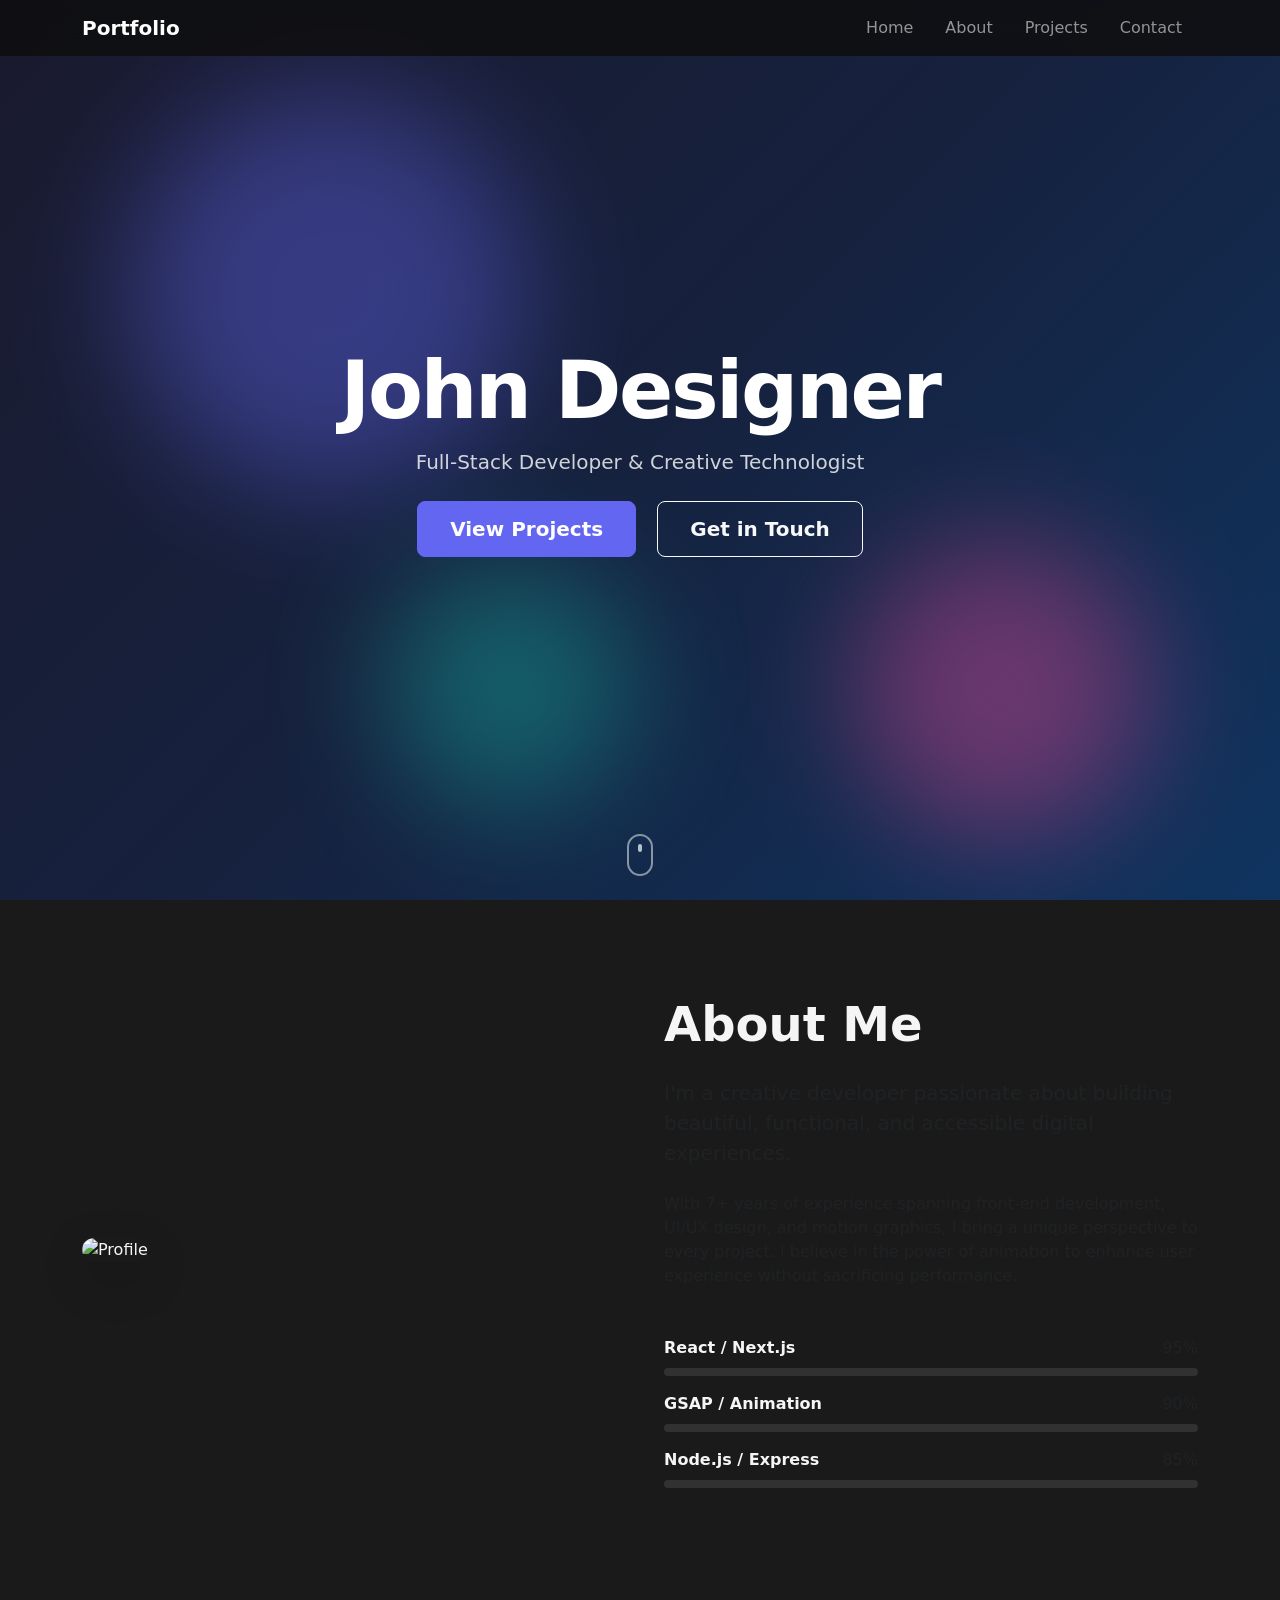
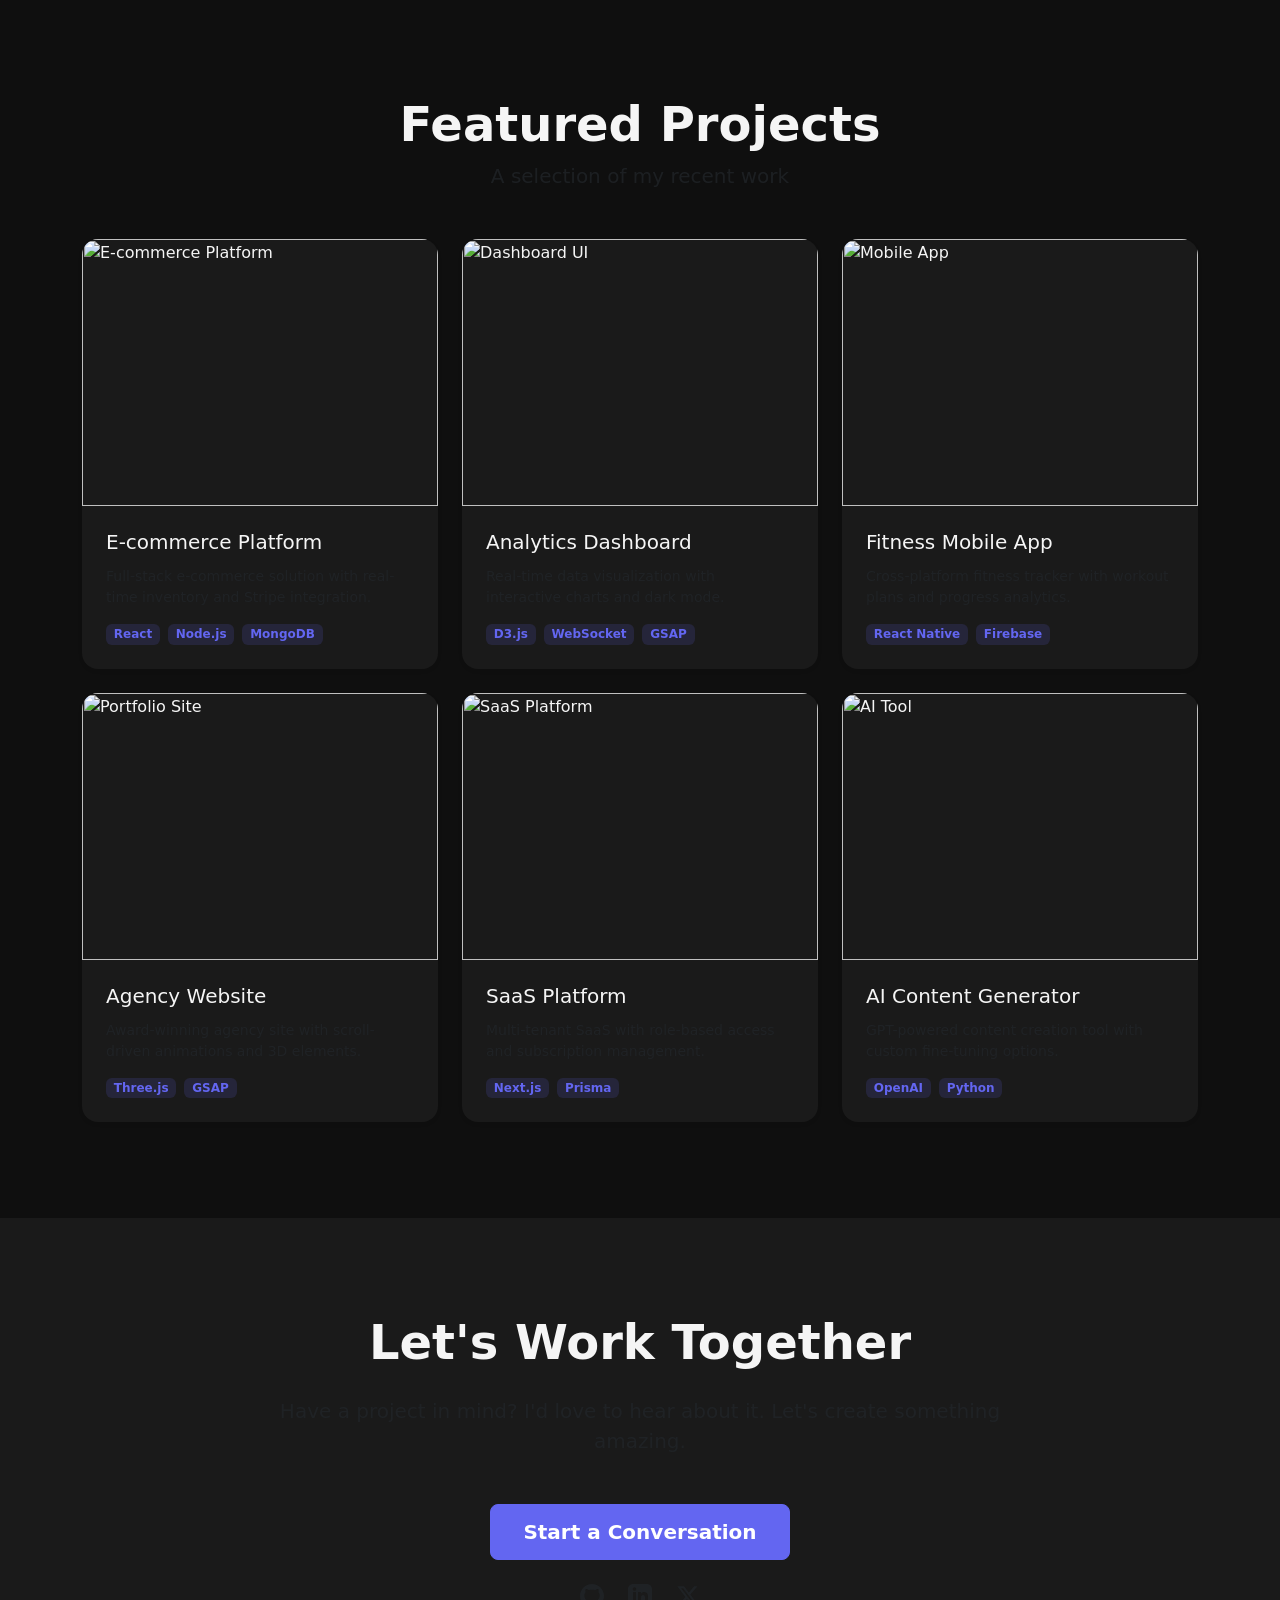
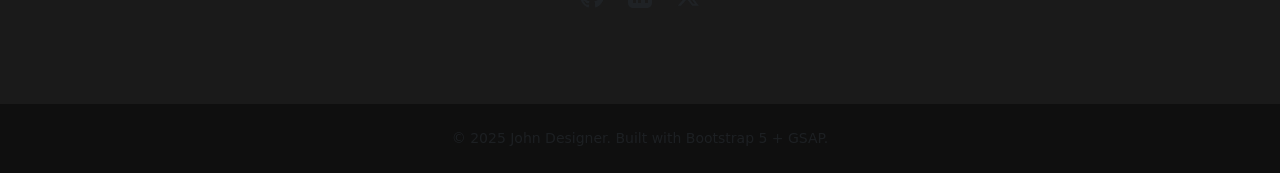
==== index.html @ 0c7952a3 "Add custom styles and GSAP animations for portfolio demo - Created `otros.css` for custom styles ext" ====
<html lang="en">
  <head>
    <meta charset="UTF-8" />
    <meta name="viewport" content="width=device-width, initial-scale=1.0" />
    <title>Grade 2 Demo: Bootstrap + GSAP Scroll</title>

    <!-- Bootstrap CSS -->
    <link
      href="https://cdn.jsdelivr.net/npm/bootstrap@5.3.2/dist/css/bootstrap.min.css"
      rel="stylesheet"
    />

    <!-- Custom Styles -->
    <link rel="stylesheet" href="./assets/css/otros.css" />

    <!-- Custom Scripts -->
    <script src="./assets/js/main.js" defer></script>
  </head>

  <body data-bs-spy="scroll" data-bs-target="#navbar" data-bs-offset="100">
    <!-- Navigation -->
    <nav id="navbar" class="navbar navbar-expand-lg navbar-dark fixed-top">
      <div class="container">
        <a class="navbar-brand fw-bold" href="#">Portfolio</a>
        <button
          class="navbar-toggler"
          type="button"
          data-bs-toggle="collapse"
          data-bs-target="#navbarNav"
          aria-controls="navbarNav"
          aria-expanded="false"
          aria-label="Toggle navigation"
        >
          <span class="navbar-toggler-icon"></span>
        </button>
        <div class="collapse navbar-collapse" id="navbarNav">
          <ul class="navbar-nav ms-auto">
            <li class="nav-item"><a class="nav-link" href="#hero">Home</a></li>
            <li class="nav-item">
              <a class="nav-link" href="#about">About</a>
            </li>
            <li class="nav-item">
              <a class="nav-link" href="#projects">Projects</a>
            </li>
            <li class="nav-item">
              <a class="nav-link" href="#contact">Contact</a>
            </li>
          </ul>
        </div>
      </div>
    </nav>

    <main>
      <!-- Hero Section -->
      <section
        id="hero"
        class="hero min-vh-100 d-flex align-items-center position-relative overflow-hidden"
      >
        <!-- Parallax Background -->
        <div class="hero-bg position-absolute w-100 h-100"></div>

        <!-- Floating shapes (GSAP animated) -->
        <div class="floating-shapes">
          <div class="shape shape-1"></div>
          <div class="shape shape-2"></div>
          <div class="shape shape-3"></div>
        </div>

        <div class="container position-relative z-1 text-center text-white">
          <h1 class="display-1 fw-bold hero-title">John Designer</h1>
          <p class="lead hero-subtitle mb-4">
            Full-Stack Developer & Creative Technologist
          </p>
          <div class="hero-cta">
            <a href="#projects" class="btn btn-primary btn-lg me-3"
              >View Projects</a
            >
            <a href="#contact" class="btn btn-outline-light btn-lg"
              >Get in Touch</a
            >
          </div>
        </div>

        <!-- Scroll indicator -->
        <div
          class="scroll-indicator position-absolute bottom-0 start-50 translate-middle-x mb-4"
        >
          <div class="mouse"></div>
        </div>
      </section>

      <!-- About Section -->
      <section id="about" class="py-5 py-lg-6 bg-dark">
        <div class="container">
          <div class="row align-items-center g-5">
            <div class="col-lg-6">
              <div class="about-image gsap-reveal">
                <img
                  src="https://picsum.photos/600/700?random=10"
                  alt="Profile"
                  class="img-fluid rounded-4 shadow-lg"
                />
              </div>
            </div>
            <div class="col-lg-6">
              <h2 class="display-5 fw-bold mb-4 gsap-reveal">About Me</h2>
              <p class="lead text-muted mb-4 gsap-reveal">
                I'm a creative developer passionate about building beautiful,
                functional, and accessible digital experiences.
              </p>
              <p class="text-muted gsap-reveal">
                With 7+ years of experience spanning front-end development,
                UI/UX design, and motion graphics, I bring a unique perspective
                to every project. I believe in the power of animation to enhance
                user experience without sacrificing performance.
              </p>

              <!-- Skills with animated progress -->
              <div class="skills mt-5">
                <div class="skill-item gsap-reveal mb-3">
                  <div class="d-flex justify-content-between mb-2">
                    <span class="fw-semibold">React / Next.js</span>
                    <span class="text-muted">95%</span>
                  </div>
                  <div class="progress" style="height: 8px">
                    <div class="progress-bar skill-bar" data-width="95"></div>
                  </div>
                </div>
                <div class="skill-item gsap-reveal mb-3">
                  <div class="d-flex justify-content-between mb-2">
                    <span class="fw-semibold">GSAP / Animation</span>
                    <span class="text-muted">90%</span>
                  </div>
                  <div class="progress" style="height: 8px">
                    <div class="progress-bar skill-bar" data-width="90"></div>
                  </div>
                </div>
                <div class="skill-item gsap-reveal mb-3">
                  <div class="d-flex justify-content-between mb-2">
                    <span class="fw-semibold">Node.js / Express</span>
                    <span class="text-muted">85%</span>
                  </div>
                  <div class="progress" style="height: 8px">
                    <div class="progress-bar skill-bar" data-width="85"></div>
                  </div>
                </div>
              </div>
            </div>
          </div>
        </div>
      </section>

      <!-- Projects Section -->
      <section id="projects" class="py-5 py-lg-6">
        <div class="container">
          <div class="text-center mb-5">
            <h2 class="display-5 fw-bold gsap-reveal">Featured Projects</h2>
            <p class="lead text-muted gsap-reveal">
              A selection of my recent work
            </p>
          </div>

          <div class="row g-4">
            <!-- Project Card 1 -->
            <div class="col-md-6 col-lg-4">
              <article class="card project-card h-100 border-0 shadow-sm">
                <div class="card-img-wrapper overflow-hidden">
                  <img
                    src="https://picsum.photos/400/300?random=1"
                    class="card-img-top"
                    alt="E-commerce Platform"
                  />
                </div>
                <div class="card-body">
                  <h3 class="card-title h5">E-commerce Platform</h3>
                  <p class="card-text text-muted small">
                    Full-stack e-commerce solution with real-time inventory and
                    Stripe integration.
                  </p>
                  <div class="d-flex flex-wrap gap-2">
                    <span class="badge bg-primary-subtle text-primary"
                      >React</span
                    >
                    <span class="badge bg-primary-subtle text-primary"
                      >Node.js</span
                    >
                    <span class="badge bg-primary-subtle text-primary"
                      >MongoDB</span
                    >
                  </div>
                </div>
              </article>
            </div>

            <!-- Project Card 2 -->
            <div class="col-md-6 col-lg-4">
              <article class="card project-card h-100 border-0 shadow-sm">
                <div class="card-img-wrapper overflow-hidden">
                  <img
                    src="https://picsum.photos/400/300?random=2"
                    class="card-img-top"
                    alt="Dashboard UI"
                  />
                </div>
                <div class="card-body">
                  <h3 class="card-title h5">Analytics Dashboard</h3>
                  <p class="card-text text-muted small">
                    Real-time data visualization with interactive charts and
                    dark mode.
                  </p>
                  <div class="d-flex flex-wrap gap-2">
                    <span class="badge bg-primary-subtle text-primary"
                      >D3.js</span
                    >
                    <span class="badge bg-primary-subtle text-primary"
                      >WebSocket</span
                    >
                    <span class="badge bg-primary-subtle text-primary"
                      >GSAP</span
                    >
                  </div>
                </div>
              </article>
            </div>

            <!-- Project Card 3 -->
            <div class="col-md-6 col-lg-4">
              <article class="card project-card h-100 border-0 shadow-sm">
                <div class="card-img-wrapper overflow-hidden">
                  <img
                    src="https://picsum.photos/400/300?random=3"
                    class="card-img-top"
                    alt="Mobile App"
                  />
                </div>
                <div class="card-body">
                  <h3 class="card-title h5">Fitness Mobile App</h3>
                  <p class="card-text text-muted small">
                    Cross-platform fitness tracker with workout plans and
                    progress analytics.
                  </p>
                  <div class="d-flex flex-wrap gap-2">
                    <span class="badge bg-primary-subtle text-primary"
                      >React Native</span
                    >
                    <span class="badge bg-primary-subtle text-primary"
                      >Firebase</span
                    >
                  </div>
                </div>
              </article>
            </div>

            <!-- Project Card 4 -->
            <div class="col-md-6 col-lg-4">
              <article class="card project-card h-100 border-0 shadow-sm">
                <div class="card-img-wrapper overflow-hidden">
                  <img
                    src="https://picsum.photos/400/300?random=4"
                    class="card-img-top"
                    alt="Portfolio Site"
                  />
                </div>
                <div class="card-body">
                  <h3 class="card-title h5">Agency Website</h3>
                  <p class="card-text text-muted small">
                    Award-winning agency site with scroll-driven animations and
                    3D elements.
                  </p>
                  <div class="d-flex flex-wrap gap-2">
                    <span class="badge bg-primary-subtle text-primary"
                      >Three.js</span
                    >
                    <span class="badge bg-primary-subtle text-primary"
                      >GSAP</span
                    >
                  </div>
                </div>
              </article>
            </div>

            <!-- Project Card 5 -->
            <div class="col-md-6 col-lg-4">
              <article class="card project-card h-100 border-0 shadow-sm">
                <div class="card-img-wrapper overflow-hidden">
                  <img
                    src="https://picsum.photos/400/300?random=5"
                    class="card-img-top"
                    alt="SaaS Platform"
                  />
                </div>
                <div class="card-body">
                  <h3 class="card-title h5">SaaS Platform</h3>
                  <p class="card-text text-muted small">
                    Multi-tenant SaaS with role-based access and subscription
                    management.
                  </p>
                  <div class="d-flex flex-wrap gap-2">
                    <span class="badge bg-primary-subtle text-primary"
                      >Next.js</span
                    >
                    <span class="badge bg-primary-subtle text-primary"
                      >Prisma</span
                    >
                  </div>
                </div>
              </article>
            </div>

            <!-- Project Card 6 -->
            <div class="col-md-6 col-lg-4">
              <article class="card project-card h-100 border-0 shadow-sm">
                <div class="card-img-wrapper overflow-hidden">
                  <img
                    src="https://picsum.photos/400/300?random=6"
                    class="card-img-top"
                    alt="AI Tool"
                  />
                </div>
                <div class="card-body">
                  <h3 class="card-title h5">AI Content Generator</h3>
                  <p class="card-text text-muted small">
                    GPT-powered content creation tool with custom fine-tuning
                    options.
                  </p>
                  <div class="d-flex flex-wrap gap-2">
                    <span class="badge bg-primary-subtle text-primary"
                      >OpenAI</span
                    >
                    <span class="badge bg-primary-subtle text-primary"
                      >Python</span
                    >
                  </div>
                </div>
              </article>
            </div>
          </div>
        </div>
      </section>

      <!-- Contact Section -->
      <section id="contact" class="py-5 py-lg-6 bg-dark">
        <div class="container">
          <div class="row justify-content-center">
            <div class="col-lg-8 text-center">
              <h2 class="display-5 fw-bold mb-4 gsap-reveal">
                Let's Work Together
              </h2>
              <p class="lead text-muted mb-5 gsap-reveal">
                Have a project in mind? I'd love to hear about it. Let's create
                something amazing.
              </p>
              <div class="gsap-reveal">
                <a
                  href="mailto:hello@example.com"
                  class="btn btn-primary btn-lg mb-4"
                >
                  Start a Conversation
                </a>
              </div>
              <div
                class="social-links gsap-reveal d-flex justify-content-center gap-4"
              >
                <a href="#" class="text-muted fs-4" aria-label="GitHub">
                  <svg
                    width="24"
                    height="24"
                    fill="currentColor"
                    viewBox="0 0 24 24"
                  >
                    <path
                      d="M12 0c-6.626 0-12 5.373-12 12 0 5.302 3.438 9.8 8.207 11.387.599.111.793-.261.793-.577v-2.234c-3.338.726-4.033-1.416-4.033-1.416-.546-1.387-1.333-1.756-1.333-1.756-1.089-.745.083-.729.083-.729 1.205.084 1.839 1.237 1.839 1.237 1.07 1.834 2.807 1.304 3.492.997.107-.775.418-1.305.762-1.604-2.665-.305-5.467-1.334-5.467-5.931 0-1.311.469-2.381 1.236-3.221-.124-.303-.535-1.524.117-3.176 0 0 1.008-.322 3.301 1.23.957-.266 1.983-.399 3.003-.404 1.02.005 2.047.138 3.006.404 2.291-1.552 3.297-1.23 3.297-1.23.653 1.653.242 2.874.118 3.176.77.84 1.235 1.911 1.235 3.221 0 4.609-2.807 5.624-5.479 5.921.43.372.823 1.102.823 2.222v3.293c0 .319.192.694.801.576 4.765-1.589 8.199-6.086 8.199-11.386 0-6.627-5.373-12-12-12z"
                    />
                  </svg>
                </a>
                <a href="#" class="text-muted fs-4" aria-label="LinkedIn">
                  <svg
                    width="24"
                    height="24"
                    fill="currentColor"
                    viewBox="0 0 24 24"
                  >
                    <path
                      d="M19 0h-14c-2.761 0-5 2.239-5 5v14c0 2.761 2.239 5 5 5h14c2.762 0 5-2.239 5-5v-14c0-2.761-2.238-5-5-5zm-11 19h-3v-11h3v11zm-1.5-12.268c-.966 0-1.75-.79-1.75-1.764s.784-1.764 1.75-1.764 1.75.79 1.75 1.764-.783 1.764-1.75 1.764zm13.5 12.268h-3v-5.604c0-3.368-4-3.113-4 0v5.604h-3v-11h3v1.765c1.396-2.586 7-2.777 7 2.476v6.759z"
                    />
                  </svg>
                </a>
                <a href="#" class="text-muted fs-4" aria-label="Twitter">
                  <svg
                    width="24"
                    height="24"
                    fill="currentColor"
                    viewBox="0 0 24 24"
                  >
                    <path
                      d="M18.244 2.25h3.308l-7.227 8.26 8.502 11.24H16.17l-5.214-6.817L4.99 21.75H1.68l7.73-8.835L1.254 2.25H8.08l4.713 6.231zm-1.161 17.52h1.833L7.084 4.126H5.117z"
                    />
                  </svg>
                </a>
              </div>
            </div>
          </div>
        </div>
      </section>
    </main>

    <!-- Footer -->
    <footer class="py-4 text-center text-muted small">
      <div class="container">
        <p class="mb-0">
          &copy; 2025 John Designer. Built with Bootstrap 5 + GSAP.
        </p>
      </div>
    </footer>

    <!-- Bootstrap JS -->
    <script src="https://cdn.jsdelivr.net/npm/bootstrap@5.3.2/dist/js/bootstrap.bundle.min.js"></script>

    <!-- GSAP + Plugins -->
    <script src="https://cdn.jsdelivr.net/npm/gsap@3.12/dist/gsap.min.js"></script>
    <script src="https://cdn.jsdelivr.net/npm/gsap@3.12/dist/ScrollTrigger.min.js"></script>
    <script src="https://cdn.jsdelivr.net/npm/gsap@3.12/dist/ScrollToPlugin.min.js"></script>
  </body>
</html>
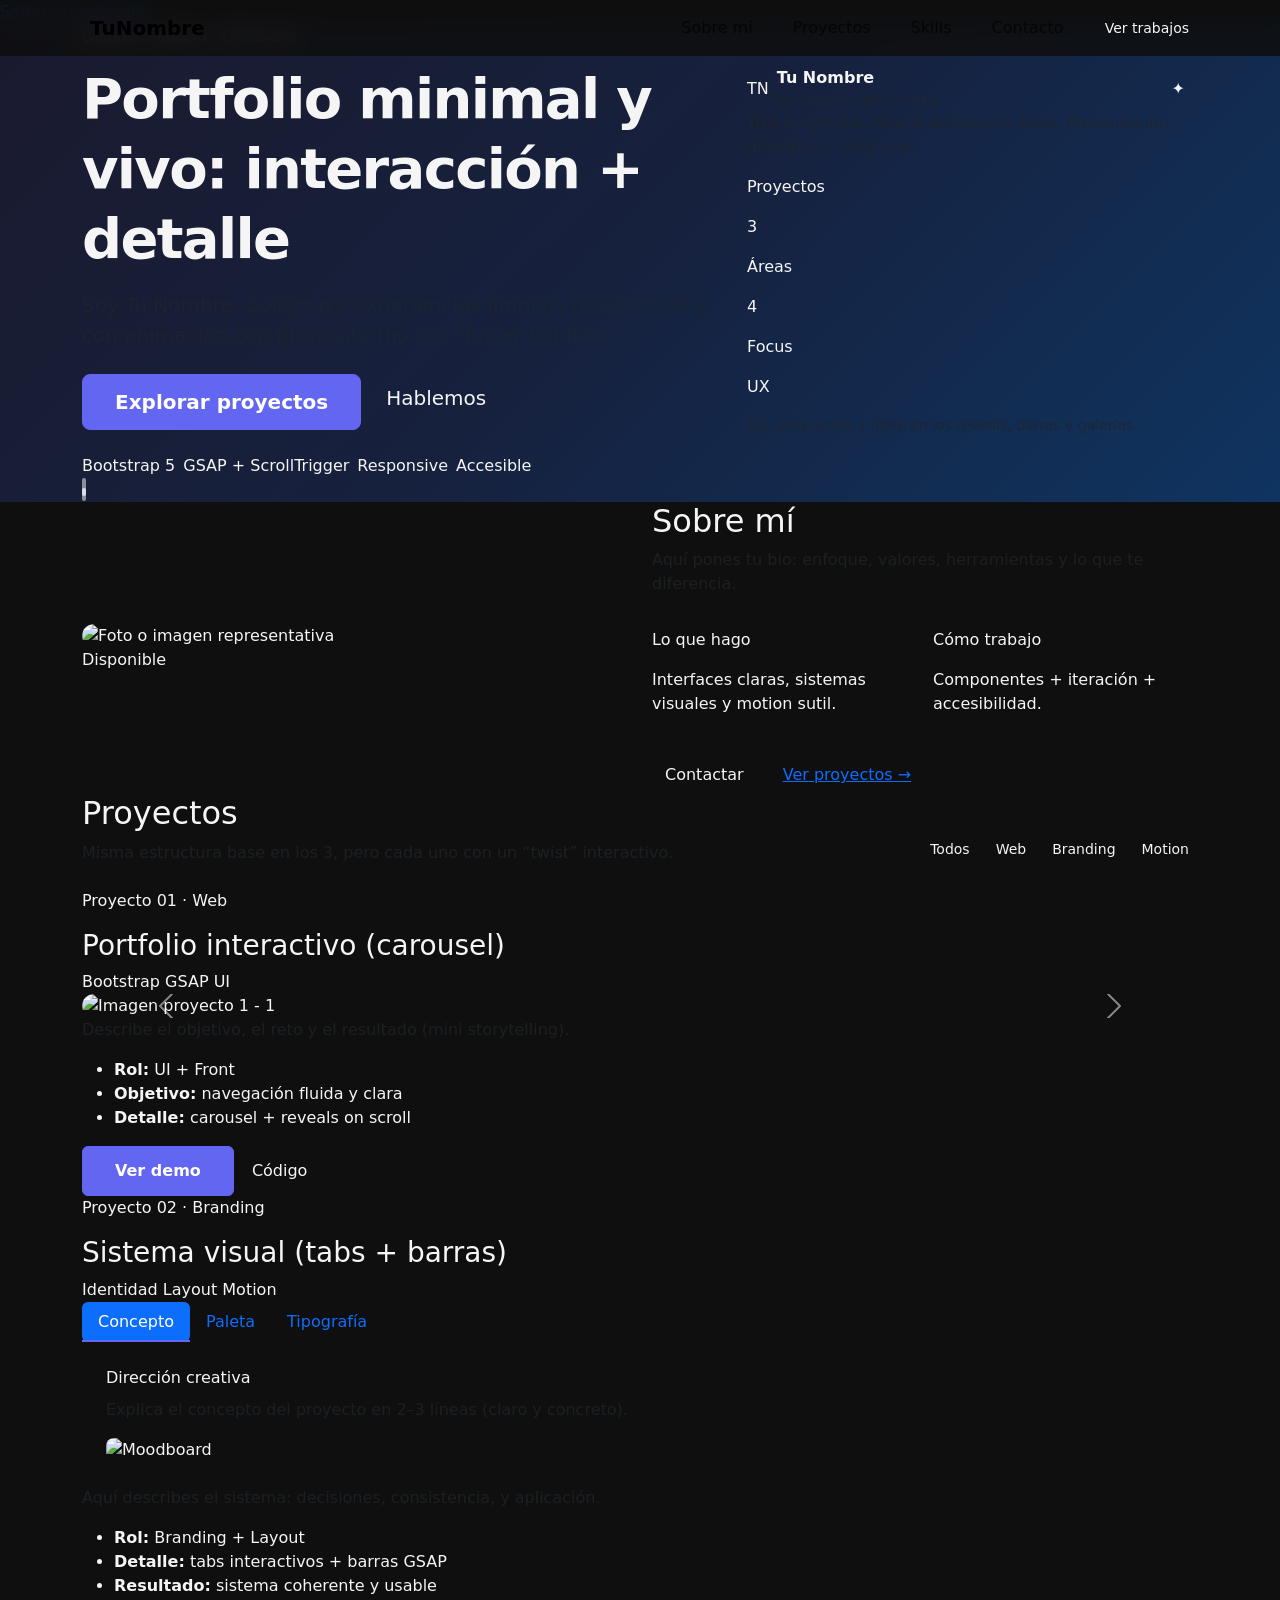
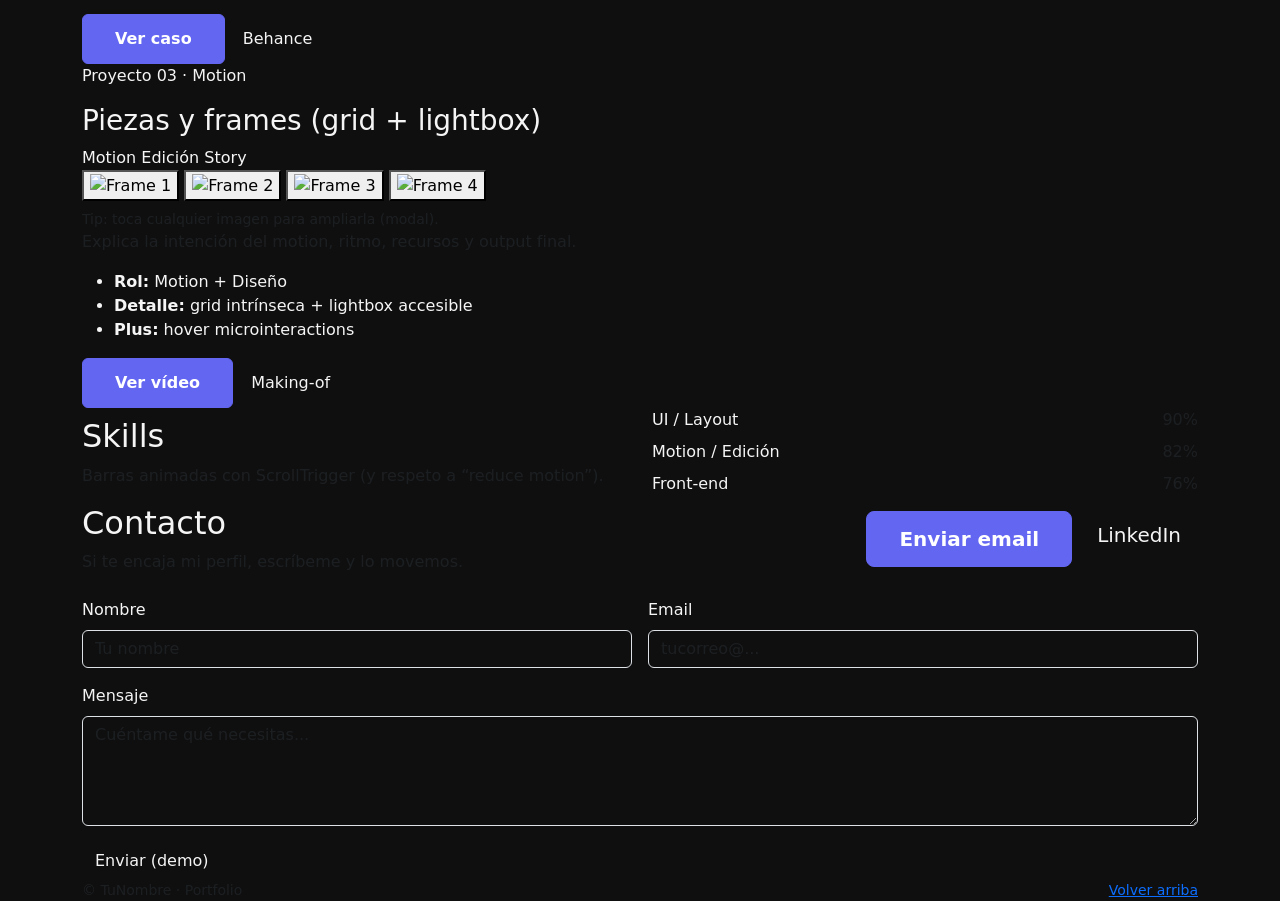
==== commit 2cded39f: "Refactor index.html: Update language to Spanish, enhance accessibility, and improve layout with Boot" ====
--- a/index.html
+++ b/index.html
@@ -1,424 +1,925 @@
-<html lang="en">
+<!DOCTYPE html>
+<html lang="es">
   <head>
     <meta charset="UTF-8" />
-    <meta name="viewport" content="width=device-width, initial-scale=1.0" />
-    <title>Grade 2 Demo: Bootstrap + GSAP Scroll</title>
-
-    <!-- Bootstrap CSS -->
+    <meta name="viewport" content="width=device-width, initial-scale=1" />
+    <title>Portfolio · Tu Nombre</title>
+    <meta
+      name="description"
+      content="Portfolio web con Bootstrap + GSAP: proyectos, habilidades y contacto."
+    />
+    <meta name="theme-color" content="#ffffff" />
+
+    <!-- Tipografía -->
+    <link rel="preconnect" href="https://fonts.googleapis.com" />
+    <link rel="preconnect" href="https://fonts.gstatic.com" crossorigin />
     <link
-      href="https://cdn.jsdelivr.net/npm/bootstrap@5.3.2/dist/css/bootstrap.min.css"
+      href="https://fonts.googleapis.com/css2?family=Poppins:wght@300;400;500;600;700&display=swap"
       rel="stylesheet"
     />
 
-    <!-- Custom Styles -->
+    <!-- Bootstrap -->
+    <link
+      href="https://cdn.jsdelivr.net/npm/bootstrap@5.3.3/dist/css/bootstrap.min.css"
+      rel="stylesheet"
+    />
+
+    <!-- Custom CSS -->
     <link rel="stylesheet" href="./assets/css/otros.css" />
 
-    <!-- Custom Scripts -->
+    <!-- JS (defer) -->
     <script src="./assets/js/main.js" defer></script>
   </head>
 
-  <body data-bs-spy="scroll" data-bs-target="#navbar" data-bs-offset="100">
-    <!-- Navigation -->
-    <nav id="navbar" class="navbar navbar-expand-lg navbar-dark fixed-top">
+  <body
+    data-bs-spy="scroll"
+    data-bs-target="#navbar"
+    data-bs-offset="90"
+    tabindex="-1"
+  >
+    <!-- Skip link (accesibilidad) -->
+    <a class="skip-link" href="#main">Saltar al contenido</a>
+
+    <!-- NAV -->
+    <nav id="navbar" class="navbar navbar-expand-lg fixed-top">
       <div class="container">
-        <a class="navbar-brand fw-bold" href="#">Portfolio</a>
+        <a
+          class="navbar-brand d-flex align-items-center gap-2"
+          href="#hero"
+          aria-label="Inicio"
+        >
+          <span class="brand-dot" aria-hidden="true"></span>
+          <span class="fw-semibold">TuNombre</span>
+        </a>
+
         <button
           class="navbar-toggler"
           type="button"
           data-bs-toggle="collapse"
-          data-bs-target="#navbarNav"
-          aria-controls="navbarNav"
+          data-bs-target="#nav"
+          aria-controls="nav"
           aria-expanded="false"
-          aria-label="Toggle navigation"
+          aria-label="Abrir menú"
         >
           <span class="navbar-toggler-icon"></span>
         </button>
-        <div class="collapse navbar-collapse" id="navbarNav">
-          <ul class="navbar-nav ms-auto">
-            <li class="nav-item"><a class="nav-link" href="#hero">Home</a></li>
+
+        <div class="collapse navbar-collapse" id="nav">
+          <ul class="navbar-nav ms-auto align-items-lg-center gap-lg-2">
             <li class="nav-item">
-              <a class="nav-link" href="#about">About</a>
+              <a class="nav-link" href="#about">Sobre mí</a>
             </li>
             <li class="nav-item">
-              <a class="nav-link" href="#projects">Projects</a>
+              <a class="nav-link" href="#projects">Proyectos</a>
             </li>
             <li class="nav-item">
-              <a class="nav-link" href="#contact">Contact</a>
+              <a class="nav-link" href="#skills">Skills</a>
+            </li>
+            <li class="nav-item">
+              <a class="nav-link" href="#contact">Contacto</a>
+            </li>
+            <li class="nav-item ms-lg-2">
+              <a class="btn btn-sm btn-soft" href="#projects">Ver trabajos</a>
             </li>
           </ul>
         </div>
       </div>
     </nav>
 
-    <main>
-      <!-- Hero Section -->
-      <section
+    <main id="main">
+      <!-- HERO -->
+      <header
         id="hero"
-        class="hero min-vh-100 d-flex align-items-center position-relative overflow-hidden"
+        class="hero section-pad position-relative overflow-hidden"
       >
-        <!-- Parallax Background -->
-        <div class="hero-bg position-absolute w-100 h-100"></div>
-
-        <!-- Floating shapes (GSAP animated) -->
-        <div class="floating-shapes">
-          <div class="shape shape-1"></div>
-          <div class="shape shape-2"></div>
-          <div class="shape shape-3"></div>
+        <div class="hero-bg-glow" aria-hidden="true">
+          <span class="glow g1"></span>
+          <span class="glow g2"></span>
+          <span class="glow g3"></span>
         </div>
 
-        <div class="container position-relative z-1 text-center text-white">
-          <h1 class="display-1 fw-bold hero-title">John Designer</h1>
-          <p class="lead hero-subtitle mb-4">
-            Full-Stack Developer & Creative Technologist
-          </p>
-          <div class="hero-cta">
-            <a href="#projects" class="btn btn-primary btn-lg me-3"
-              >View Projects</a
-            >
-            <a href="#contact" class="btn btn-outline-light btn-lg"
-              >Get in Touch</a
-            >
+        <div class="container position-relative">
+          <div class="row align-items-center gy-5">
+            <div class="col-lg-7">
+              <p class="kicker gsap-reveal">Diseño · Motion · Front-end</p>
+              <h1 class="display-4 fw-semibold lh-sm hero-title gsap-reveal">
+                Portfolio minimal y vivo:
+                <span class="text-gradient">interacción + detalle</span>
+              </h1>
+              <p class="lead text-muted mt-3 hero-subtitle gsap-reveal">
+                Soy <strong>Tu Nombre</strong>. Construyo experiencias limpias,
+                responsivas y con animación con propósito (no por “hacer
+                bonito”).
+              </p>
+
+              <div class="d-flex flex-wrap gap-2 mt-4 hero-cta gsap-reveal">
+                <a class="btn btn-primary btn-lg" href="#projects"
+                  >Explorar proyectos</a
+                >
+                <a class="btn btn-outline-soft btn-lg" href="#contact"
+                  >Hablemos</a
+                >
+              </div>
+
+              <div class="mt-4 d-flex flex-wrap gap-2 gsap-reveal">
+                <span class="pill">Bootstrap 5</span>
+                <span class="pill">GSAP + ScrollTrigger</span>
+                <span class="pill">Responsive</span>
+                <span class="pill">Accesible</span>
+              </div>
+            </div>
+
+            <div class="col-lg-5">
+              <!-- Tarjeta “preview” interactiva -->
+              <aside class="hero-card gsap-reveal" aria-label="Resumen rápido">
+                <div class="hero-card-top">
+                  <div
+                    class="d-flex align-items-center justify-content-between"
+                  >
+                    <div class="d-flex align-items-center gap-2">
+                      <span class="avatar" aria-hidden="true">TN</span>
+                      <div>
+                        <p class="mb-0 fw-semibold">Tu Nombre</p>
+                        <p class="mb-0 small text-muted">
+                          Diseñadora Multimedia
+                        </p>
+                      </div>
+                    </div>
+                    <button
+                      id="themePulse"
+                      class="btn btn-icon"
+                      type="button"
+                      aria-label="Animar tarjeta"
+                    >
+                      ✦
+                    </button>
+                  </div>
+                </div>
+
+                <div class="hero-card-body">
+                  <p class="mb-3 text-muted">
+                    Tres proyectos. Misma estructura base. Presentación distinta
+                    en cada uno.
+                  </p>
+
+                  <div class="mini-stats">
+                    <div class="mini-stat">
+                      <p class="mini-label">Proyectos</p>
+                      <p class="mini-value"><span data-counter="3">3</span></p>
+                    </div>
+                    <div class="mini-stat">
+                      <p class="mini-label">Áreas</p>
+                      <p class="mini-value"><span data-counter="4">4</span></p>
+                    </div>
+                    <div class="mini-stat">
+                      <p class="mini-label">Focus</p>
+                      <p class="mini-value">UX</p>
+                    </div>
+                  </div>
+
+                  <div class="mt-3">
+                    <div class="soft-divider"></div>
+                    <p class="small text-muted mb-0">
+                      Tip: desplázate y fíjate en los reveals, barras y
+                      galerías.
+                    </p>
+                  </div>
+                </div>
+              </aside>
+            </div>
+          </div>
+
+          <!-- Indicador scroll -->
+          <div class="scroll-indicator" aria-hidden="true">
+            <span class="mouse"></span>
           </div>
         </div>
-
-        <!-- Scroll indicator -->
-        <div
-          class="scroll-indicator position-absolute bottom-0 start-50 translate-middle-x mb-4"
-        >
-          <div class="mouse"></div>
-        </div>
-      </section>
-
-      <!-- About Section -->
-      <section id="about" class="py-5 py-lg-6 bg-dark">
+      </header>
+
+      <!-- ABOUT -->
+      <section id="about" class="section-pad">
         <div class="container">
-          <div class="row align-items-center g-5">
+          <div class="row align-items-center gy-5">
             <div class="col-lg-6">
-              <div class="about-image gsap-reveal">
+              <div class="about-card gsap-reveal">
                 <img
-                  src="https://picsum.photos/600/700?random=10"
-                  alt="Profile"
-                  class="img-fluid rounded-4 shadow-lg"
+                  class="img-fluid rounded-4"
+                  src="https://picsum.photos/900/700?random=17"
+                  alt="Foto o imagen representativa"
+                  loading="lazy"
                 />
-              </div>
-            </div>
+                <div class="about-badge" aria-hidden="true">Disponible</div>
+              </div>
+            </div>
+
             <div class="col-lg-6">
-              <h2 class="display-5 fw-bold mb-4 gsap-reveal">About Me</h2>
-              <p class="lead text-muted mb-4 gsap-reveal">
-                I'm a creative developer passionate about building beautiful,
-                functional, and accessible digital experiences.
+              <h2 class="section-title gsap-reveal">Sobre mí</h2>
+              <p class="text-muted gsap-reveal">
+                Aquí pones tu bio: enfoque, valores, herramientas y lo que te
+                diferencia.
               </p>
-              <p class="text-muted gsap-reveal">
-                With 7+ years of experience spanning front-end development,
-                UI/UX design, and motion graphics, I bring a unique perspective
-                to every project. I believe in the power of animation to enhance
-                user experience without sacrificing performance.
-              </p>
-
-              <!-- Skills with animated progress -->
-              <div class="skills mt-5">
-                <div class="skill-item gsap-reveal mb-3">
-                  <div class="d-flex justify-content-between mb-2">
-                    <span class="fw-semibold">React / Next.js</span>
-                    <span class="text-muted">95%</span>
-                  </div>
-                  <div class="progress" style="height: 8px">
-                    <div class="progress-bar skill-bar" data-width="95"></div>
-                  </div>
-                </div>
-                <div class="skill-item gsap-reveal mb-3">
-                  <div class="d-flex justify-content-between mb-2">
-                    <span class="fw-semibold">GSAP / Animation</span>
-                    <span class="text-muted">90%</span>
-                  </div>
-                  <div class="progress" style="height: 8px">
-                    <div class="progress-bar skill-bar" data-width="90"></div>
-                  </div>
-                </div>
-                <div class="skill-item gsap-reveal mb-3">
-                  <div class="d-flex justify-content-between mb-2">
-                    <span class="fw-semibold">Node.js / Express</span>
-                    <span class="text-muted">85%</span>
-                  </div>
-                  <div class="progress" style="height: 8px">
-                    <div class="progress-bar skill-bar" data-width="85"></div>
-                  </div>
-                </div>
+
+              <div class="row g-3 mt-3">
+                <div class="col-md-6 gsap-reveal">
+                  <div class="info-card">
+                    <p class="info-title">Lo que hago</p>
+                    <p class="info-text">
+                      Interfaces claras, sistemas visuales y motion sutil.
+                    </p>
+                  </div>
+                </div>
+                <div class="col-md-6 gsap-reveal">
+                  <div class="info-card">
+                    <p class="info-title">Cómo trabajo</p>
+                    <p class="info-text">
+                      Componentes + iteración + accesibilidad.
+                    </p>
+                  </div>
+                </div>
+              </div>
+
+              <div class="mt-4 gsap-reveal">
+                <a class="btn btn-soft" href="#contact">Contactar</a>
+                <a class="btn btn-link ms-2" href="#projects"
+                  >Ver proyectos →</a
+                >
               </div>
             </div>
           </div>
         </div>
       </section>
 
-      <!-- Projects Section -->
-      <section id="projects" class="py-5 py-lg-6">
+      <!-- PROJECTS -->
+      <section id="projects" class="section-pad pt-0">
         <div class="container">
-          <div class="text-center mb-5">
-            <h2 class="display-5 fw-bold gsap-reveal">Featured Projects</h2>
-            <p class="lead text-muted gsap-reveal">
-              A selection of my recent work
-            </p>
+          <div
+            class="d-flex flex-wrap justify-content-between align-items-end gap-3 mb-4"
+          >
+            <div>
+              <h2 class="section-title gsap-reveal">Proyectos</h2>
+              <p class="text-muted gsap-reveal mb-0">
+                Misma estructura base en los 3, pero cada uno con un “twist”
+                interactivo.
+              </p>
+            </div>
+
+            <div class="gsap-reveal d-flex gap-2">
+              <button
+                class="btn btn-soft btn-sm"
+                type="button"
+                data-filter="all"
+              >
+                Todos
+              </button>
+              <button
+                class="btn btn-soft btn-sm"
+                type="button"
+                data-filter="web"
+              >
+                Web
+              </button>
+              <button
+                class="btn btn-soft btn-sm"
+                type="button"
+                data-filter="branding"
+              >
+                Branding
+              </button>
+              <button
+                class="btn btn-soft btn-sm"
+                type="button"
+                data-filter="motion"
+              >
+                Motion
+              </button>
+            </div>
           </div>
 
-          <div class="row g-4">
-            <!-- Project Card 1 -->
-            <div class="col-md-6 col-lg-4">
-              <article class="card project-card h-100 border-0 shadow-sm">
-                <div class="card-img-wrapper overflow-hidden">
-                  <img
-                    src="https://picsum.photos/400/300?random=1"
-                    class="card-img-top"
-                    alt="E-commerce Platform"
-                  />
-                </div>
-                <div class="card-body">
-                  <h3 class="card-title h5">E-commerce Platform</h3>
-                  <p class="card-text text-muted small">
-                    Full-stack e-commerce solution with real-time inventory and
-                    Stripe integration.
-                  </p>
-                  <div class="d-flex flex-wrap gap-2">
-                    <span class="badge bg-primary-subtle text-primary"
-                      >React</span
+          <!-- PROYECTO 1 (Carrusel) -->
+          <article class="project project--carousel gsap-reveal" data-cat="web">
+            <div class="project-head">
+              <div>
+                <p class="project-kicker">Proyecto 01 · Web</p>
+                <h3 class="project-title">Portfolio interactivo (carousel)</h3>
+              </div>
+
+              <div class="project-tags">
+                <span class="tag">Bootstrap</span>
+                <span class="tag">GSAP</span>
+                <span class="tag">UI</span>
+              </div>
+            </div>
+
+            <div class="project-body">
+              <div class="project-media">
+                <div
+                  id="p1Carousel"
+                  class="carousel slide rounded-4 overflow-hidden"
+                  data-bs-ride="carousel"
+                >
+                  <div class="carousel-indicators">
+                    <button
+                      type="button"
+                      data-bs-target="#p1Carousel"
+                      data-bs-slide-to="0"
+                      class="active"
+                      aria-label="Slide 1"
+                    ></button>
+                    <button
+                      type="button"
+                      data-bs-target="#p1Carousel"
+                      data-bs-slide-to="1"
+                      aria-label="Slide 2"
+                    ></button>
+                    <button
+                      type="button"
+                      data-bs-target="#p1Carousel"
+                      data-bs-slide-to="2"
+                      aria-label="Slide 3"
+                    ></button>
+                  </div>
+
+                  <div class="carousel-inner">
+                    <div class="carousel-item active">
+                      <img
+                        src="https://picsum.photos/1200/800?random=101"
+                        class="d-block w-100"
+                        alt="Imagen proyecto 1 - 1"
+                        loading="lazy"
+                      />
+                    </div>
+                    <div class="carousel-item">
+                      <img
+                        src="https://picsum.photos/1200/800?random=102"
+                        class="d-block w-100"
+                        alt="Imagen proyecto 1 - 2"
+                        loading="lazy"
+                      />
+                    </div>
+                    <div class="carousel-item">
+                      <img
+                        src="https://picsum.photos/1200/800?random=103"
+                        class="d-block w-100"
+                        alt="Imagen proyecto 1 - 3"
+                        loading="lazy"
+                      />
+                    </div>
+                  </div>
+
+                  <button
+                    class="carousel-control-prev"
+                    type="button"
+                    data-bs-target="#p1Carousel"
+                    data-bs-slide="prev"
+                    aria-label="Anterior"
+                  >
+                    <span
+                      class="carousel-control-prev-icon"
+                      aria-hidden="true"
+                    ></span>
+                  </button>
+                  <button
+                    class="carousel-control-next"
+                    type="button"
+                    data-bs-target="#p1Carousel"
+                    data-bs-slide="next"
+                    aria-label="Siguiente"
+                  >
+                    <span
+                      class="carousel-control-next-icon"
+                      aria-hidden="true"
+                    ></span>
+                  </button>
+                </div>
+              </div>
+
+              <div class="project-content">
+                <p class="text-muted">
+                  Describe el objetivo, el reto y el resultado (mini
+                  storytelling).
+                </p>
+
+                <ul class="project-list">
+                  <li><strong>Rol:</strong> UI + Front</li>
+                  <li><strong>Objetivo:</strong> navegación fluida y clara</li>
+                  <li>
+                    <strong>Detalle:</strong> carousel + reveals on scroll
+                  </li>
+                </ul>
+
+                <div class="project-actions">
+                  <a
+                    class="btn btn-primary"
+                    href="#"
+                    target="_blank"
+                    rel="noreferrer"
+                    >Ver demo</a
+                  >
+                  <a
+                    class="btn btn-outline-soft"
+                    href="#"
+                    target="_blank"
+                    rel="noreferrer"
+                    >Código</a
+                  >
+                </div>
+              </div>
+            </div>
+          </article>
+
+          <!-- PROYECTO 2 (Tabs + Barras animadas) -->
+          <article
+            class="project project--tabs gsap-reveal"
+            data-cat="branding"
+          >
+            <div class="project-head">
+              <div>
+                <p class="project-kicker">Proyecto 02 · Branding</p>
+                <h3 class="project-title">Sistema visual (tabs + barras)</h3>
+              </div>
+
+              <div class="project-tags">
+                <span class="tag">Identidad</span>
+                <span class="tag">Layout</span>
+                <span class="tag">Motion</span>
+              </div>
+            </div>
+
+            <div class="project-body">
+              <div class="project-media">
+                <div class="tab-card rounded-4">
+                  <ul class="nav nav-pills tab-nav" id="p2Tabs" role="tablist">
+                    <li class="nav-item" role="presentation">
+                      <button
+                        class="nav-link active"
+                        id="p2-a-tab"
+                        data-bs-toggle="pill"
+                        data-bs-target="#p2-a"
+                        type="button"
+                        role="tab"
+                        aria-controls="p2-a"
+                        aria-selected="true"
+                      >
+                        Concepto
+                      </button>
+                    </li>
+                    <li class="nav-item" role="presentation">
+                      <button
+                        class="nav-link"
+                        id="p2-b-tab"
+                        data-bs-toggle="pill"
+                        data-bs-target="#p2-b"
+                        type="button"
+                        role="tab"
+                        aria-controls="p2-b"
+                        aria-selected="false"
+                      >
+                        Paleta
+                      </button>
+                    </li>
+                    <li class="nav-item" role="presentation">
+                      <button
+                        class="nav-link"
+                        id="p2-c-tab"
+                        data-bs-toggle="pill"
+                        data-bs-target="#p2-c"
+                        type="button"
+                        role="tab"
+                        aria-controls="p2-c"
+                        aria-selected="false"
+                      >
+                        Tipografía
+                      </button>
+                    </li>
+                  </ul>
+
+                  <div class="tab-content p-3 p-md-4" id="p2TabsContent">
+                    <div
+                      class="tab-pane fade show active"
+                      id="p2-a"
+                      role="tabpanel"
+                      aria-labelledby="p2-a-tab"
+                      tabindex="0"
                     >
-                    <span class="badge bg-primary-subtle text-primary"
-                      >Node.js</span
+                      <p class="mb-2 fw-medium">Dirección creativa</p>
+                      <p class="text-muted mb-0">
+                        Explica el concepto del proyecto en 2–3 líneas (claro y
+                        concreto).
+                      </p>
+                      <div class="mt-3">
+                        <img
+                          class="img-fluid rounded-3"
+                          src="https://picsum.photos/1200/800?random=201"
+                          alt="Moodboard"
+                          loading="lazy"
+                        />
+                      </div>
+                    </div>
+
+                    <div
+                      class="tab-pane fade"
+                      id="p2-b"
+                      role="tabpanel"
+                      aria-labelledby="p2-b-tab"
+                      tabindex="0"
                     >
-                    <span class="badge bg-primary-subtle text-primary"
-                      >MongoDB</span
+                      <p class="mb-3 text-muted">
+                        Barras “soft” (se animan al hacer scroll).
+                      </p>
+                      <div class="soft-bars">
+                        <div class="soft-bar">
+                          <div class="soft-bar-top">
+                            <span class="fw-medium">Color primario</span>
+                            <span class="text-muted">92%</span>
+                          </div>
+                          <div class="soft-track">
+                            <div class="soft-fill" data-width="92"></div>
+                          </div>
+                        </div>
+                        <div class="soft-bar">
+                          <div class="soft-bar-top">
+                            <span class="fw-medium">Color secundario</span>
+                            <span class="text-muted">78%</span>
+                          </div>
+                          <div class="soft-track">
+                            <div class="soft-fill" data-width="78"></div>
+                          </div>
+                        </div>
+                        <div class="soft-bar">
+                          <div class="soft-bar-top">
+                            <span class="fw-medium">Neutros</span>
+                            <span class="text-muted">88%</span>
+                          </div>
+                          <div class="soft-track">
+                            <div class="soft-fill" data-width="88"></div>
+                          </div>
+                        </div>
+                      </div>
+                    </div>
+
+                    <div
+                      class="tab-pane fade"
+                      id="p2-c"
+                      role="tabpanel"
+                      aria-labelledby="p2-c-tab"
+                      tabindex="0"
                     >
-                  </div>
-                </div>
-              </article>
-            </div>
-
-            <!-- Project Card 2 -->
-            <div class="col-md-6 col-lg-4">
-              <article class="card project-card h-100 border-0 shadow-sm">
-                <div class="card-img-wrapper overflow-hidden">
-                  <img
-                    src="https://picsum.photos/400/300?random=2"
-                    class="card-img-top"
-                    alt="Dashboard UI"
-                  />
-                </div>
-                <div class="card-body">
-                  <h3 class="card-title h5">Analytics Dashboard</h3>
-                  <p class="card-text text-muted small">
-                    Real-time data visualization with interactive charts and
-                    dark mode.
-                  </p>
-                  <div class="d-flex flex-wrap gap-2">
-                    <span class="badge bg-primary-subtle text-primary"
-                      >D3.js</span
-                    >
-                    <span class="badge bg-primary-subtle text-primary"
-                      >WebSocket</span
-                    >
-                    <span class="badge bg-primary-subtle text-primary"
-                      >GSAP</span
-                    >
-                  </div>
-                </div>
-              </article>
-            </div>
-
-            <!-- Project Card 3 -->
-            <div class="col-md-6 col-lg-4">
-              <article class="card project-card h-100 border-0 shadow-sm">
-                <div class="card-img-wrapper overflow-hidden">
-                  <img
-                    src="https://picsum.photos/400/300?random=3"
-                    class="card-img-top"
-                    alt="Mobile App"
-                  />
-                </div>
-                <div class="card-body">
-                  <h3 class="card-title h5">Fitness Mobile App</h3>
-                  <p class="card-text text-muted small">
-                    Cross-platform fitness tracker with workout plans and
-                    progress analytics.
-                  </p>
-                  <div class="d-flex flex-wrap gap-2">
-                    <span class="badge bg-primary-subtle text-primary"
-                      >React Native</span
-                    >
-                    <span class="badge bg-primary-subtle text-primary"
-                      >Firebase</span
-                    >
-                  </div>
-                </div>
-              </article>
-            </div>
-
-            <!-- Project Card 4 -->
-            <div class="col-md-6 col-lg-4">
-              <article class="card project-card h-100 border-0 shadow-sm">
-                <div class="card-img-wrapper overflow-hidden">
-                  <img
-                    src="https://picsum.photos/400/300?random=4"
-                    class="card-img-top"
-                    alt="Portfolio Site"
-                  />
-                </div>
-                <div class="card-body">
-                  <h3 class="card-title h5">Agency Website</h3>
-                  <p class="card-text text-muted small">
-                    Award-winning agency site with scroll-driven animations and
-                    3D elements.
-                  </p>
-                  <div class="d-flex flex-wrap gap-2">
-                    <span class="badge bg-primary-subtle text-primary"
-                      >Three.js</span
-                    >
-                    <span class="badge bg-primary-subtle text-primary"
-                      >GSAP</span
-                    >
-                  </div>
-                </div>
-              </article>
-            </div>
-
-            <!-- Project Card 5 -->
-            <div class="col-md-6 col-lg-4">
-              <article class="card project-card h-100 border-0 shadow-sm">
-                <div class="card-img-wrapper overflow-hidden">
-                  <img
-                    src="https://picsum.photos/400/300?random=5"
-                    class="card-img-top"
-                    alt="SaaS Platform"
-                  />
-                </div>
-                <div class="card-body">
-                  <h3 class="card-title h5">SaaS Platform</h3>
-                  <p class="card-text text-muted small">
-                    Multi-tenant SaaS with role-based access and subscription
-                    management.
-                  </p>
-                  <div class="d-flex flex-wrap gap-2">
-                    <span class="badge bg-primary-subtle text-primary"
-                      >Next.js</span
-                    >
-                    <span class="badge bg-primary-subtle text-primary"
-                      >Prisma</span
-                    >
-                  </div>
-                </div>
-              </article>
-            </div>
-
-            <!-- Project Card 6 -->
-            <div class="col-md-6 col-lg-4">
-              <article class="card project-card h-100 border-0 shadow-sm">
-                <div class="card-img-wrapper overflow-hidden">
-                  <img
-                    src="https://picsum.photos/400/300?random=6"
-                    class="card-img-top"
-                    alt="AI Tool"
-                  />
-                </div>
-                <div class="card-body">
-                  <h3 class="card-title h5">AI Content Generator</h3>
-                  <p class="card-text text-muted small">
-                    GPT-powered content creation tool with custom fine-tuning
-                    options.
-                  </p>
-                  <div class="d-flex flex-wrap gap-2">
-                    <span class="badge bg-primary-subtle text-primary"
-                      >OpenAI</span
-                    >
-                    <span class="badge bg-primary-subtle text-primary"
-                      >Python</span
-                    >
-                  </div>
-                </div>
-              </article>
+                      <p class="mb-2 fw-medium">Jerarquía tipográfica</p>
+                      <p class="text-muted mb-3">
+                        Ejemplo de escalas (y pesos Poppins) para
+                        titular/lead/body.
+                      </p>
+                      <div class="type-sample">
+                        <p class="ts-h">Titular · Semibold</p>
+                        <p class="ts-l">Lead · Regular</p>
+                        <p class="ts-b">
+                          Body · Light. Breve texto demostrativo con
+                          legibilidad.
+                        </p>
+                      </div>
+                      <div class="mt-3">
+                        <img
+                          class="img-fluid rounded-3"
+                          src="https://picsum.photos/1200/800?random=202"
+                          alt="Aplicación tipográfica"
+                          loading="lazy"
+                        />
+                      </div>
+                    </div>
+                  </div>
+                </div>
+              </div>
+
+              <div class="project-content">
+                <p class="text-muted">
+                  Aquí describes el sistema: decisiones, consistencia, y
+                  aplicación.
+                </p>
+
+                <ul class="project-list">
+                  <li><strong>Rol:</strong> Branding + Layout</li>
+                  <li>
+                    <strong>Detalle:</strong> tabs interactivos + barras GSAP
+                  </li>
+                  <li>
+                    <strong>Resultado:</strong> sistema coherente y usable
+                  </li>
+                </ul>
+
+                <div class="project-actions">
+                  <a
+                    class="btn btn-primary"
+                    href="#"
+                    target="_blank"
+                    rel="noreferrer"
+                    >Ver caso</a
+                  >
+                  <a
+                    class="btn btn-outline-soft"
+                    href="#"
+                    target="_blank"
+                    rel="noreferrer"
+                    >Behance</a
+                  >
+                </div>
+              </div>
+            </div>
+          </article>
+
+          <!-- PROYECTO 3 (Grid + Lightbox modal) -->
+          <article class="project project--grid gsap-reveal" data-cat="motion">
+            <div class="project-head">
+              <div>
+                <p class="project-kicker">Proyecto 03 · Motion</p>
+                <h3 class="project-title">Piezas y frames (grid + lightbox)</h3>
+              </div>
+
+              <div class="project-tags">
+                <span class="tag">Motion</span>
+                <span class="tag">Edición</span>
+                <span class="tag">Story</span>
+              </div>
+            </div>
+
+            <div class="project-body">
+              <div class="project-media">
+                <div class="grid-gallery">
+                  <button
+                    class="grid-item"
+                    type="button"
+                    data-lightbox="https://picsum.photos/1400/900?random=301"
+                    aria-label="Abrir imagen 1"
+                  >
+                    <img
+                      src="https://picsum.photos/800/600?random=301"
+                      alt="Frame 1"
+                      loading="lazy"
+                    />
+                  </button>
+                  <button
+                    class="grid-item"
+                    type="button"
+                    data-lightbox="https://picsum.photos/1400/900?random=302"
+                    aria-label="Abrir imagen 2"
+                  >
+                    <img
+                      src="https://picsum.photos/800/600?random=302"
+                      alt="Frame 2"
+                      loading="lazy"
+                    />
+                  </button>
+                  <button
+                    class="grid-item tall"
+                    type="button"
+                    data-lightbox="https://picsum.photos/1400/900?random=303"
+                    aria-label="Abrir imagen 3"
+                  >
+                    <img
+                      src="https://picsum.photos/800/900?random=303"
+                      alt="Frame 3"
+                      loading="lazy"
+                    />
+                  </button>
+                  <button
+                    class="grid-item"
+                    type="button"
+                    data-lightbox="https://picsum.photos/1400/900?random=304"
+                    aria-label="Abrir imagen 4"
+                  >
+                    <img
+                      src="https://picsum.photos/800/600?random=304"
+                      alt="Frame 4"
+                      loading="lazy"
+                    />
+                  </button>
+                </div>
+                <p class="small text-muted mt-2 mb-0">
+                  Tip: toca cualquier imagen para ampliarla (modal).
+                </p>
+              </div>
+
+              <div class="project-content">
+                <p class="text-muted">
+                  Explica la intención del motion, ritmo, recursos y output
+                  final.
+                </p>
+
+                <ul class="project-list">
+                  <li><strong>Rol:</strong> Motion + Diseño</li>
+                  <li>
+                    <strong>Detalle:</strong> grid intrínseca + lightbox
+                    accesible
+                  </li>
+                  <li><strong>Plus:</strong> hover microinteractions</li>
+                </ul>
+
+                <div class="project-actions">
+                  <a
+                    class="btn btn-primary"
+                    href="#"
+                    target="_blank"
+                    rel="noreferrer"
+                    >Ver vídeo</a
+                  >
+                  <a
+                    class="btn btn-outline-soft"
+                    href="#"
+                    target="_blank"
+                    rel="noreferrer"
+                    >Making-of</a
+                  >
+                </div>
+              </div>
+            </div>
+          </article>
+        </div>
+      </section>
+
+      <!-- SKILLS -->
+      <section id="skills" class="section-pad pt-0">
+        <div class="container">
+          <div class="row align-items-end gy-4">
+            <div class="col-lg-6">
+              <h2 class="section-title gsap-reveal">Skills</h2>
+              <p class="text-muted gsap-reveal">
+                Barras animadas con ScrollTrigger (y respeto a “reduce motion”).
+              </p>
+            </div>
+            <div class="col-lg-6">
+              <div class="skill-stack gsap-reveal">
+                <div class="skill-row">
+                  <div class="d-flex justify-content-between mb-2">
+                    <span class="fw-medium">UI / Layout</span
+                    ><span class="text-muted">90%</span>
+                  </div>
+                  <div class="soft-track">
+                    <div class="soft-fill skill-fill" data-width="90"></div>
+                  </div>
+                </div>
+
+                <div class="skill-row">
+                  <div class="d-flex justify-content-between mb-2">
+                    <span class="fw-medium">Motion / Edición</span
+                    ><span class="text-muted">82%</span>
+                  </div>
+                  <div class="soft-track">
+                    <div class="soft-fill skill-fill" data-width="82"></div>
+                  </div>
+                </div>
+
+                <div class="skill-row">
+                  <div class="d-flex justify-content-between mb-2">
+                    <span class="fw-medium">Front-end</span
+                    ><span class="text-muted">76%</span>
+                  </div>
+                  <div class="soft-track">
+                    <div class="soft-fill skill-fill" data-width="76"></div>
+                  </div>
+                </div>
+              </div>
             </div>
           </div>
         </div>
       </section>
 
-      <!-- Contact Section -->
-      <section id="contact" class="py-5 py-lg-6 bg-dark">
+      <!-- CONTACT -->
+      <section id="contact" class="section-pad pt-0">
         <div class="container">
-          <div class="row justify-content-center">
-            <div class="col-lg-8 text-center">
-              <h2 class="display-5 fw-bold mb-4 gsap-reveal">
-                Let's Work Together
-              </h2>
-              <p class="lead text-muted mb-5 gsap-reveal">
-                Have a project in mind? I'd love to hear about it. Let's create
-                something amazing.
-              </p>
-              <div class="gsap-reveal">
-                <a
-                  href="mailto:hello@example.com"
-                  class="btn btn-primary btn-lg mb-4"
+          <div class="contact-card gsap-reveal">
+            <div class="row align-items-center gy-4">
+              <div class="col-lg-7">
+                <h2 class="section-title mb-2">Contacto</h2>
+                <p class="text-muted mb-0">
+                  Si te encaja mi perfil, escríbeme y lo movemos.
+                </p>
+              </div>
+              <div class="col-lg-5">
+                <div
+                  class="d-flex flex-column flex-sm-row gap-2 justify-content-lg-end"
                 >
-                  Start a Conversation
-                </a>
-              </div>
-              <div
-                class="social-links gsap-reveal d-flex justify-content-center gap-4"
-              >
-                <a href="#" class="text-muted fs-4" aria-label="GitHub">
-                  <svg
-                    width="24"
-                    height="24"
-                    fill="currentColor"
-                    viewBox="0 0 24 24"
-                  >
-                    <path
-                      d="M12 0c-6.626 0-12 5.373-12 12 0 5.302 3.438 9.8 8.207 11.387.599.111.793-.261.793-.577v-2.234c-3.338.726-4.033-1.416-4.033-1.416-.546-1.387-1.333-1.756-1.333-1.756-1.089-.745.083-.729.083-.729 1.205.084 1.839 1.237 1.839 1.237 1.07 1.834 2.807 1.304 3.492.997.107-.775.418-1.305.762-1.604-2.665-.305-5.467-1.334-5.467-5.931 0-1.311.469-2.381 1.236-3.221-.124-.303-.535-1.524.117-3.176 0 0 1.008-.322 3.301 1.23.957-.266 1.983-.399 3.003-.404 1.02.005 2.047.138 3.006.404 2.291-1.552 3.297-1.23 3.297-1.23.653 1.653.242 2.874.118 3.176.77.84 1.235 1.911 1.235 3.221 0 4.609-2.807 5.624-5.479 5.921.43.372.823 1.102.823 2.222v3.293c0 .319.192.694.801.576 4.765-1.589 8.199-6.086 8.199-11.386 0-6.627-5.373-12-12-12z"
-                    />
-                  </svg>
-                </a>
-                <a href="#" class="text-muted fs-4" aria-label="LinkedIn">
-                  <svg
-                    width="24"
-                    height="24"
-                    fill="currentColor"
-                    viewBox="0 0 24 24"
-                  >
-                    <path
-                      d="M19 0h-14c-2.761 0-5 2.239-5 5v14c0 2.761 2.239 5 5 5h14c2.762 0 5-2.239 5-5v-14c0-2.761-2.238-5-5-5zm-11 19h-3v-11h3v11zm-1.5-12.268c-.966 0-1.75-.79-1.75-1.764s.784-1.764 1.75-1.764 1.75.79 1.75 1.764-.783 1.764-1.75 1.764zm13.5 12.268h-3v-5.604c0-3.368-4-3.113-4 0v5.604h-3v-11h3v1.765c1.396-2.586 7-2.777 7 2.476v6.759z"
-                    />
-                  </svg>
-                </a>
-                <a href="#" class="text-muted fs-4" aria-label="Twitter">
-                  <svg
-                    width="24"
-                    height="24"
-                    fill="currentColor"
-                    viewBox="0 0 24 24"
-                  >
-                    <path
-                      d="M18.244 2.25h3.308l-7.227 8.26 8.502 11.24H16.17l-5.214-6.817L4.99 21.75H1.68l7.73-8.835L1.254 2.25H8.08l4.713 6.231zm-1.161 17.52h1.833L7.084 4.126H5.117z"
-                    />
-                  </svg>
-                </a>
-              </div>
-            </div>
+                  <a
+                    class="btn btn-primary btn-lg"
+                    href="mailto:tuemail@ejemplo.com"
+                    >Enviar email</a
+                  >
+                  <a
+                    class="btn btn-outline-soft btn-lg"
+                    href="#"
+                    target="_blank"
+                    rel="noreferrer"
+                    >LinkedIn</a
+                  >
+                </div>
+              </div>
+            </div>
+
+            <div class="soft-divider my-4"></div>
+
+            <form class="row g-3" aria-label="Formulario de contacto (demo)">
+              <div class="col-md-6">
+                <label class="form-label" for="name">Nombre</label>
+                <input
+                  class="form-control"
+                  id="name"
+                  name="name"
+                  type="text"
+                  placeholder="Tu nombre"
+                />
+              </div>
+              <div class="col-md-6">
+                <label class="form-label" for="email">Email</label>
+                <input
+                  class="form-control"
+                  id="email"
+                  name="email"
+                  type="email"
+                  placeholder="tucorreo@..."
+                />
+              </div>
+              <div class="col-12">
+                <label class="form-label" for="msg">Mensaje</label>
+                <textarea
+                  class="form-control"
+                  id="msg"
+                  name="msg"
+                  rows="4"
+                  placeholder="Cuéntame qué necesitas..."
+                ></textarea>
+              </div>
+              <div class="col-12 d-flex gap-2 align-items-center">
+                <button class="btn btn-soft" type="button" id="fakeSubmit">
+                  Enviar (demo)
+                </button>
+                <span
+                  class="small text-muted"
+                  id="formHint"
+                  role="status"
+                  aria-live="polite"
+                ></span>
+              </div>
+            </form>
           </div>
         </div>
       </section>
+
+      <!-- MODAL LIGHTBOX -->
+      <div
+        class="modal fade"
+        id="lightboxModal"
+        tabindex="-1"
+        aria-hidden="true"
+        aria-label="Visor de imagen"
+      >
+        <div class="modal-dialog modal-dialog-centered modal-xl">
+          <div class="modal-content lightbox">
+            <button
+              type="button"
+              class="btn-close ms-auto m-3"
+              data-bs-dismiss="modal"
+              aria-label="Cerrar"
+            ></button>
+            <div class="px-3 pb-3">
+              <img
+                id="lightboxImg"
+                class="img-fluid rounded-4"
+                alt="Imagen ampliada"
+              />
+            </div>
+          </div>
+        </div>
+      </div>
+
+      <!-- Toast (micro feedback) -->
+      <div class="toast-container position-fixed bottom-0 end-0 p-3">
+        <div
+          id="liveToast"
+          class="toast"
+          role="status"
+          aria-live="polite"
+          aria-atomic="true"
+        >
+          <div class="toast-body">Acción realizada ✨</div>
+        </div>
+      </div>
     </main>
 
-    <!-- Footer -->
-    <footer class="py-4 text-center text-muted small">
-      <div class="container">
-        <p class="mb-0">
-          &copy; 2025 John Designer. Built with Bootstrap 5 + GSAP.
+    <footer class="footer">
+      <div
+        class="container d-flex flex-wrap justify-content-between align-items-center gap-2"
+      >
+        <p class="mb-0 small text-muted">
+          © <span id="year"></span> TuNombre · Portfolio
         </p>
+        <a class="small link-muted" href="#hero">Volver arriba</a>
       </div>
     </footer>
 
     <!-- Bootstrap JS -->
-    <script src="https://cdn.jsdelivr.net/npm/bootstrap@5.3.2/dist/js/bootstrap.bundle.min.js"></script>
-
-    <!-- GSAP + Plugins -->
-    <script src="https://cdn.jsdelivr.net/npm/gsap@3.12/dist/gsap.min.js"></script>
-    <script src="https://cdn.jsdelivr.net/npm/gsap@3.12/dist/ScrollTrigger.min.js"></script>
-    <script src="https://cdn.jsdelivr.net/npm/gsap@3.12/dist/ScrollToPlugin.min.js"></script>
+    <script src="https://cdn.jsdelivr.net/npm/bootstrap@5.3.3/dist/js/bootstrap.bundle.min.js"></script>
+
+    <!-- GSAP -->
+    <script src="https://cdn.jsdelivr.net/npm/gsap@3.12.5/dist/gsap.min.js"></script>
+    <script src="https://cdn.jsdelivr.net/npm/gsap@3.12.5/dist/ScrollTrigger.min.js"></script>
+    <script src="https://cdn.jsdelivr.net/npm/gsap@3.12.5/dist/ScrollToPlugin.min.js"></script>
   </body>
 </html>
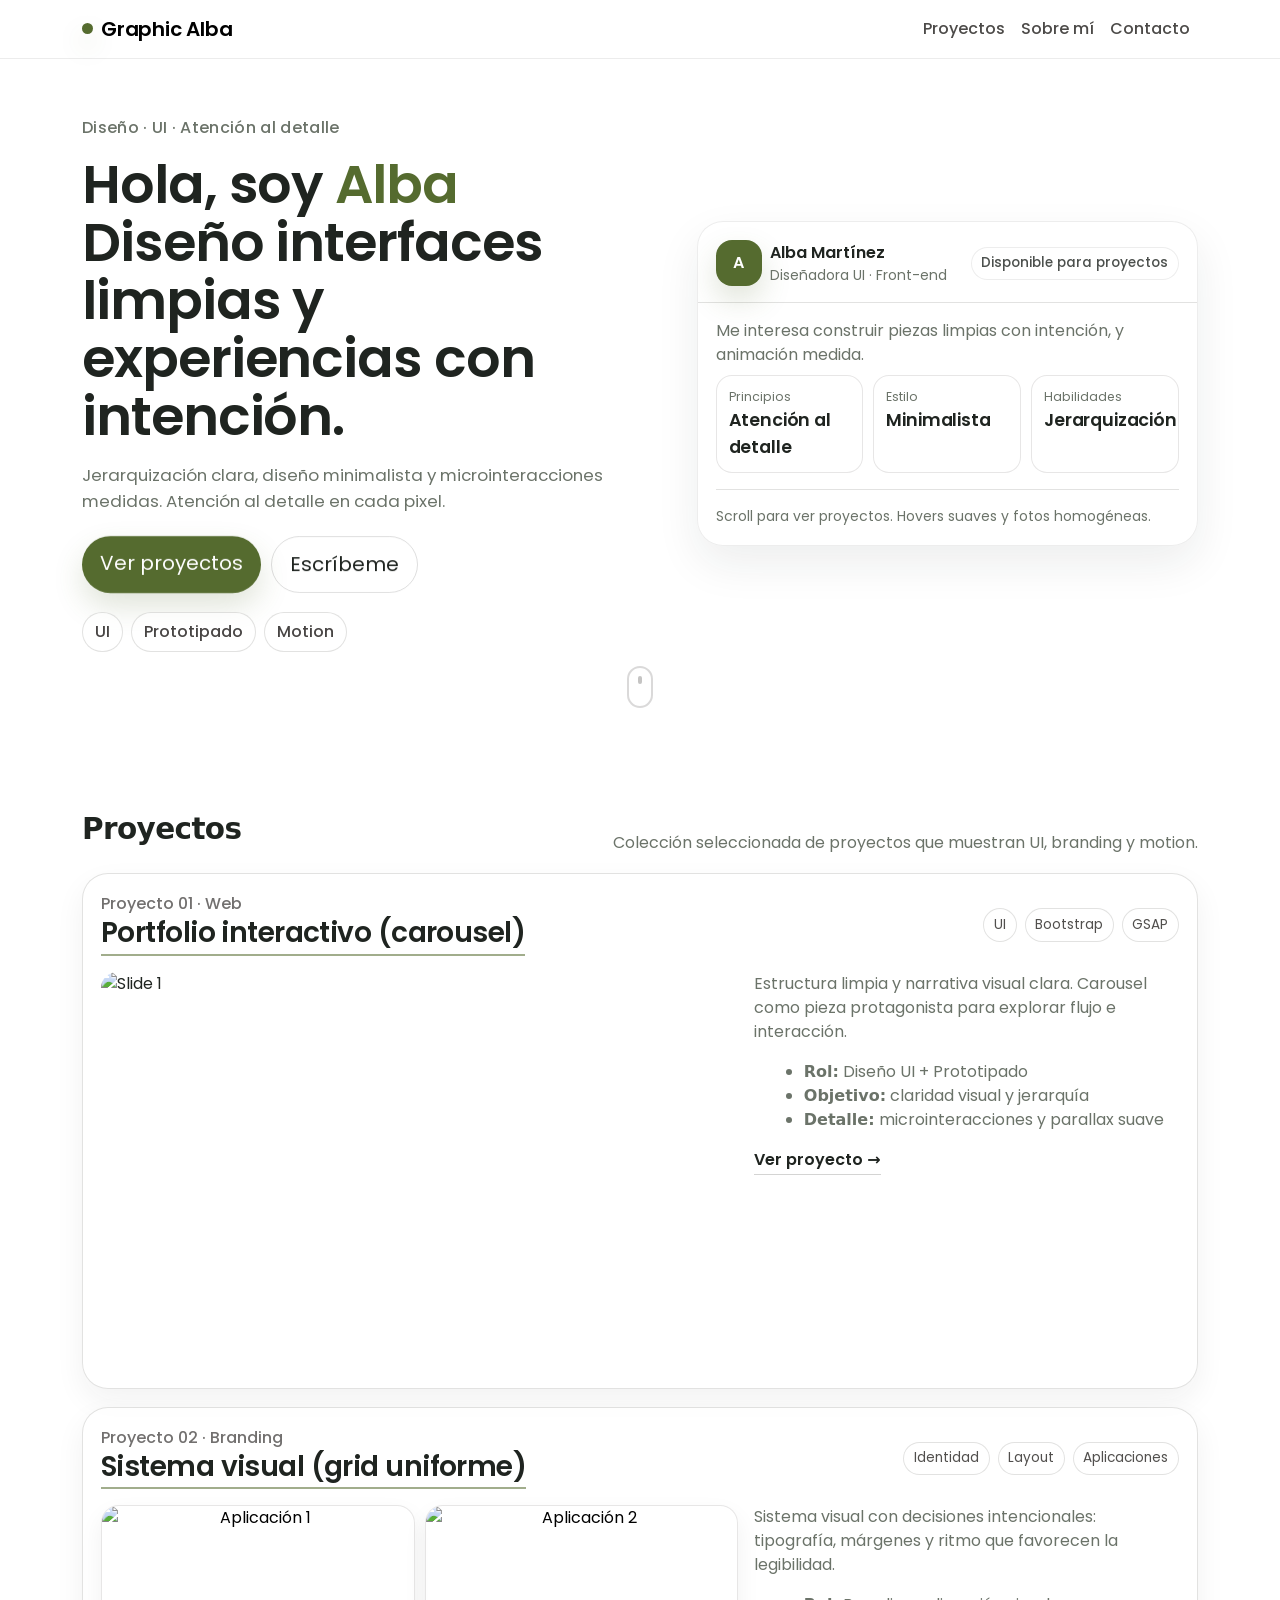
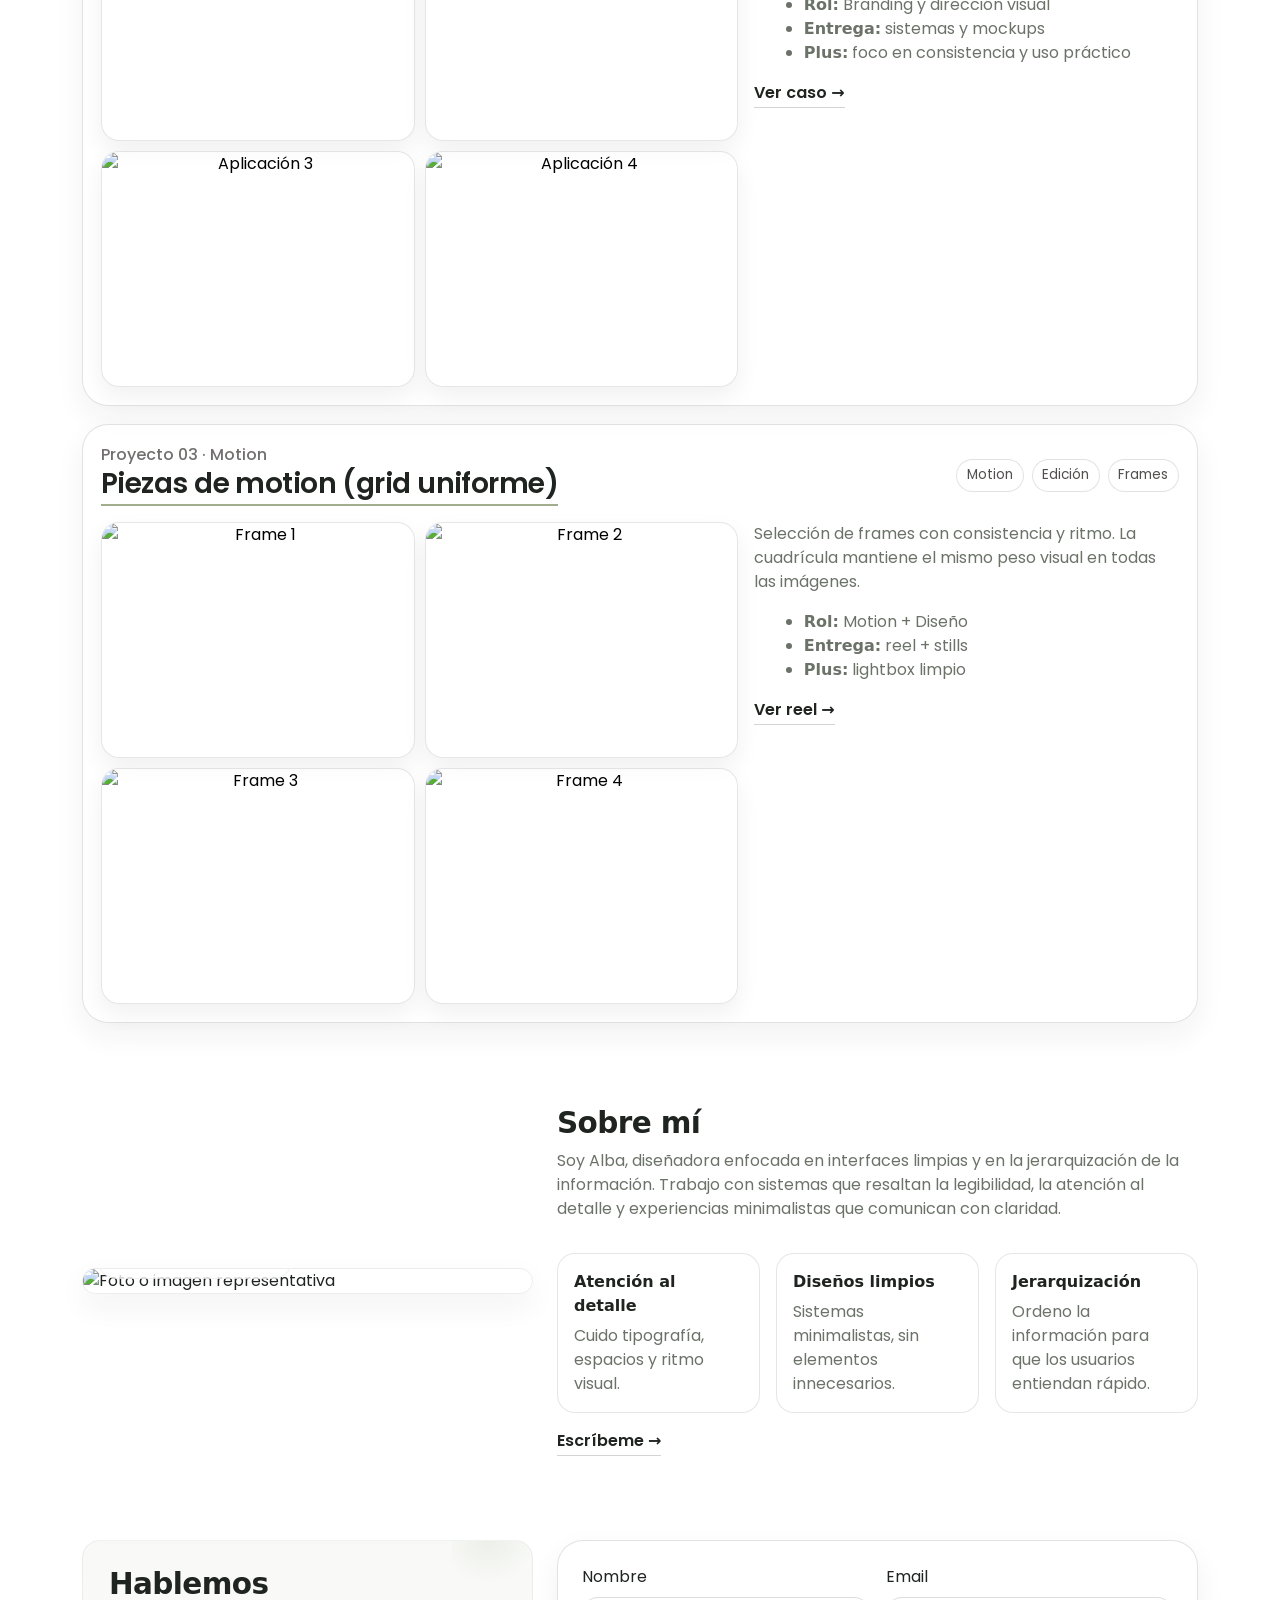
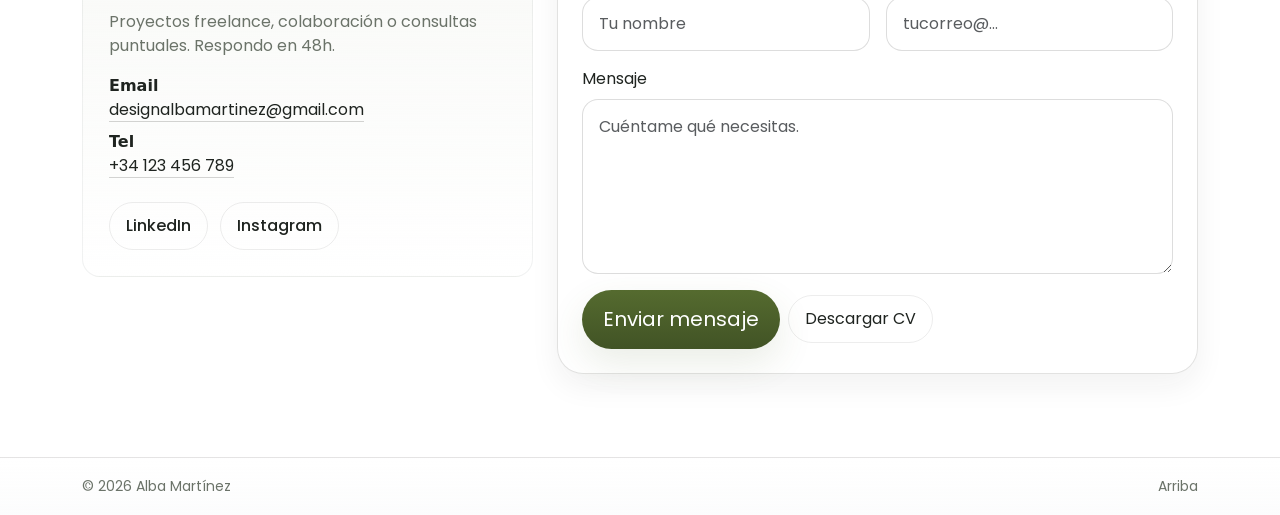
==== commit 6a128540: "Update portfolio details and improve accessibility features - Changed title and meta description to " ====
--- a/index.html
+++ b/index.html
@@ -3,14 +3,14 @@
   <head>
     <meta charset="UTF-8" />
     <meta name="viewport" content="width=device-width, initial-scale=1" />
-    <title>Portfolio · Tu Nombre</title>
+    <title>Portfolio · Alba Martínez</title>
     <meta
       name="description"
-      content="Portfolio web con Bootstrap + GSAP: proyectos, habilidades y contacto."
+      content="Portfolio de Alba Martínez — diseño UI, interfaces minimalistas, prototipado y microinteracciones."
     />
     <meta name="theme-color" content="#ffffff" />
 
-    <!-- Tipografía -->
+    <!-- Font -->
     <link rel="preconnect" href="https://fonts.googleapis.com" />
     <link rel="preconnect" href="https://fonts.gstatic.com" crossorigin />
     <link
@@ -24,10 +24,30 @@
       rel="stylesheet"
     />
 
-    <!-- Custom CSS -->
+    <!-- CSS -->
     <link rel="stylesheet" href="./assets/css/otros.css" />
 
-    <!-- JS (defer) -->
+    <!-- Bootstrap JS -->
+    <script
+      src="https://cdn.jsdelivr.net/npm/bootstrap@5.3.3/dist/js/bootstrap.bundle.min.js"
+      defer
+    ></script>
+
+    <!-- GSAP -->
+    <script
+      src="https://cdn.jsdelivr.net/npm/gsap@3.12.5/dist/gsap.min.js"
+      defer
+    ></script>
+    <script
+      src="https://cdn.jsdelivr.net/npm/gsap@3.12.5/dist/ScrollTrigger.min.js"
+      defer
+    ></script>
+    <script
+      src="https://cdn.jsdelivr.net/npm/gsap@3.12.5/dist/ScrollToPlugin.min.js"
+      defer
+    ></script>
+
+    <!-- JS -->
     <script src="./assets/js/main.js" defer></script>
   </head>
 
@@ -37,19 +57,22 @@
     data-bs-offset="90"
     tabindex="-1"
   >
-    <!-- Skip link (accesibilidad) -->
+    <!-- progress -->
+    <div class="scroll-progress" aria-hidden="true"></div>
+
+    <!-- accesibilidad -->
     <a class="skip-link" href="#main">Saltar al contenido</a>
 
-    <!-- NAV -->
-    <nav id="navbar" class="navbar navbar-expand-lg fixed-top">
+    <!-- NAV (solo lo imprescindible) -->
+    <nav id="navbar" class="navbar navbar-expand-lg navbar-light fixed-top">
       <div class="container">
         <a
           class="navbar-brand d-flex align-items-center gap-2"
           href="#hero"
           aria-label="Inicio"
         >
-          <span class="brand-dot" aria-hidden="true"></span>
-          <span class="fw-semibold">TuNombre</span>
+          <span class="brand-mark" aria-hidden="true"></span>
+          <span class="fw-semibold">Graphic Alba</span>
         </a>
 
         <button
@@ -65,21 +88,15 @@
         </button>
 
         <div class="collapse navbar-collapse" id="nav">
-          <ul class="navbar-nav ms-auto align-items-lg-center gap-lg-2">
+          <ul class="navbar-nav ms-auto align-items-lg-center">
+            <li class="nav-item">
+              <a class="nav-link" href="#projects">Proyectos</a>
+            </li>
             <li class="nav-item">
               <a class="nav-link" href="#about">Sobre mí</a>
             </li>
             <li class="nav-item">
-              <a class="nav-link" href="#projects">Proyectos</a>
-            </li>
-            <li class="nav-item">
-              <a class="nav-link" href="#skills">Skills</a>
-            </li>
-            <li class="nav-item">
               <a class="nav-link" href="#contact">Contacto</a>
-            </li>
-            <li class="nav-item ms-lg-2">
-              <a class="btn btn-sm btn-soft" href="#projects">Ver trabajos</a>
             </li>
           </ul>
         </div>
@@ -88,225 +105,120 @@
 
     <main id="main">
       <!-- HERO -->
-      <header
-        id="hero"
-        class="hero section-pad position-relative overflow-hidden"
-      >
-        <div class="hero-bg-glow" aria-hidden="true">
-          <span class="glow g1"></span>
-          <span class="glow g2"></span>
-          <span class="glow g3"></span>
-        </div>
-
-        <div class="container position-relative">
-          <div class="row align-items-center gy-5">
-            <div class="col-lg-7">
-              <p class="kicker gsap-reveal">Diseño · Motion · Front-end</p>
-              <h1 class="display-4 fw-semibold lh-sm hero-title gsap-reveal">
-                Portfolio minimal y vivo:
-                <span class="text-gradient">interacción + detalle</span>
+      <header id="hero" class="hero">
+        <div class="container">
+          <div class="hero-layout">
+            <div class="hero-copy">
+              <p class="kicker gsap-reveal">
+                Diseño · UI · Atención al detalle
+              </p>
+
+              <h1 class="hero-title gsap-reveal">
+                Hola, soy <span class="accent">Alba</span>
+                <br class="d-none d-lg-block" />
+                Diseño interfaces limpias y experiencias con intención.
               </h1>
-              <p class="lead text-muted mt-3 hero-subtitle gsap-reveal">
-                Soy <strong>Tu Nombre</strong>. Construyo experiencias limpias,
-                responsivas y con animación con propósito (no por “hacer
-                bonito”).
+
+              <p class="hero-subtitle text-muted gsap-reveal">
+                Jerarquización clara, diseño minimalista y microinteracciones
+                medidas. Atención al detalle en cada pixel.
               </p>
 
-              <div class="d-flex flex-wrap gap-2 mt-4 hero-cta gsap-reveal">
+              <div class="hero-cta gsap-reveal">
                 <a class="btn btn-primary btn-lg" href="#projects"
-                  >Explorar proyectos</a
+                  >Ver proyectos</a
                 >
                 <a class="btn btn-outline-soft btn-lg" href="#contact"
-                  >Hablemos</a
+                  >Escríbeme</a
                 >
               </div>
 
-              <div class="mt-4 d-flex flex-wrap gap-2 gsap-reveal">
-                <span class="pill">Bootstrap 5</span>
-                <span class="pill">GSAP + ScrollTrigger</span>
-                <span class="pill">Responsive</span>
-                <span class="pill">Accesible</span>
-              </div>
-            </div>
-
-            <div class="col-lg-5">
-              <!-- Tarjeta “preview” interactiva -->
-              <aside class="hero-card gsap-reveal" aria-label="Resumen rápido">
-                <div class="hero-card-top">
-                  <div
-                    class="d-flex align-items-center justify-content-between"
-                  >
-                    <div class="d-flex align-items-center gap-2">
-                      <span class="avatar" aria-hidden="true">TN</span>
-                      <div>
-                        <p class="mb-0 fw-semibold">Tu Nombre</p>
-                        <p class="mb-0 small text-muted">
-                          Diseñadora Multimedia
-                        </p>
-                      </div>
+              <div class="hero-meta gsap-reveal" aria-label="Datos rápidos">
+                <span class="meta-pill">UI</span>
+                <span class="meta-pill">Prototipado</span>
+                <span class="meta-pill">Motion</span>
+              </div>
+            </div>
+
+            <aside class="hero-card gsap-reveal" aria-label="Tarjeta resumen">
+              <div class="hero-card-top">
+                <div class="d-flex align-items-center justify-content-between">
+                  <div class="d-flex align-items-center gap-2">
+                    <span class="avatar" aria-hidden="true">A</span>
+                    <div>
+                      <p class="mb-0 fw-semibold">Alba Martínez</p>
+                      <p class="mb-0 small text-muted">
+                        Diseñadora UI · Front-end
+                      </p>
                     </div>
-                    <button
-                      id="themePulse"
-                      class="btn btn-icon"
-                      type="button"
-                      aria-label="Animar tarjeta"
-                    >
-                      ✦
-                    </button>
-                  </div>
-                </div>
-
-                <div class="hero-card-body">
-                  <p class="mb-3 text-muted">
-                    Tres proyectos. Misma estructura base. Presentación distinta
-                    en cada uno.
-                  </p>
-
-                  <div class="mini-stats">
-                    <div class="mini-stat">
-                      <p class="mini-label">Proyectos</p>
-                      <p class="mini-value"><span data-counter="3">3</span></p>
-                    </div>
-                    <div class="mini-stat">
-                      <p class="mini-label">Áreas</p>
-                      <p class="mini-value"><span data-counter="4">4</span></p>
-                    </div>
-                    <div class="mini-stat">
-                      <p class="mini-label">Focus</p>
-                      <p class="mini-value">UX</p>
-                    </div>
-                  </div>
-
-                  <div class="mt-3">
-                    <div class="soft-divider"></div>
-                    <p class="small text-muted mb-0">
-                      Tip: desplázate y fíjate en los reveals, barras y
-                      galerías.
-                    </p>
-                  </div>
-                </div>
-              </aside>
-            </div>
+                  </div>
+                  <span class="hero-tag" aria-label="Estado"
+                    >Disponible para proyectos</span
+                  >
+                </div>
+              </div>
+
+              <div class="soft-divider my-3"></div>
+
+              <div class="hero-card-body">
+                <p class="mb-2 text-muted">
+                  Me interesa construir piezas limpias con intención, y
+                  animación medida.
+                </p>
+
+                <div class="mini-grid" aria-label="Mini resumen">
+                  <div class="mini">
+                    <p class="mini-k">Principios</p>
+                    <p class="mini-v">Atención al detalle</p>
+                  </div>
+                  <div class="mini">
+                    <p class="mini-k">Estilo</p>
+                    <p class="mini-v">Minimalista</p>
+                  </div>
+                  <div class="mini">
+                    <p class="mini-k">Habilidades</p>
+                    <p class="mini-v">Jerarquización</p>
+                  </div>
+                </div>
+
+                <div class="soft-divider my-3"></div>
+
+                <p class="small text-muted mb-0">
+                  Scroll para ver proyectos. Hovers suaves y fotos homogéneas.
+                </p>
+              </div>
+            </aside>
           </div>
 
-          <!-- Indicador scroll -->
           <div class="scroll-indicator" aria-hidden="true">
             <span class="mouse"></span>
           </div>
         </div>
       </header>
 
-      <!-- ABOUT -->
-      <section id="about" class="section-pad">
+      <!-- PROJECTS -->
+      <section id="projects" class="section-pad">
         <div class="container">
-          <div class="row align-items-center gy-5">
-            <div class="col-lg-6">
-              <div class="about-card gsap-reveal">
-                <img
-                  class="img-fluid rounded-4"
-                  src="https://picsum.photos/900/700?random=17"
-                  alt="Foto o imagen representativa"
-                  loading="lazy"
-                />
-                <div class="about-badge" aria-hidden="true">Disponible</div>
-              </div>
-            </div>
-
-            <div class="col-lg-6">
-              <h2 class="section-title gsap-reveal">Sobre mí</h2>
-              <p class="text-muted gsap-reveal">
-                Aquí pones tu bio: enfoque, valores, herramientas y lo que te
-                diferencia.
-              </p>
-
-              <div class="row g-3 mt-3">
-                <div class="col-md-6 gsap-reveal">
-                  <div class="info-card">
-                    <p class="info-title">Lo que hago</p>
-                    <p class="info-text">
-                      Interfaces claras, sistemas visuales y motion sutil.
-                    </p>
-                  </div>
-                </div>
-                <div class="col-md-6 gsap-reveal">
-                  <div class="info-card">
-                    <p class="info-title">Cómo trabajo</p>
-                    <p class="info-text">
-                      Componentes + iteración + accesibilidad.
-                    </p>
-                  </div>
-                </div>
-              </div>
-
-              <div class="mt-4 gsap-reveal">
-                <a class="btn btn-soft" href="#contact">Contactar</a>
-                <a class="btn btn-link ms-2" href="#projects"
-                  >Ver proyectos →</a
-                >
-              </div>
-            </div>
+          <div class="section-head">
+            <h2 class="section-title gsap-reveal">Proyectos</h2>
+            <p class="text-muted gsap-reveal mb-0">
+              Colección seleccionada de proyectos que muestran UI, branding y
+              motion.
+            </p>
           </div>
-        </div>
-      </section>
-
-      <!-- PROJECTS -->
-      <section id="projects" class="section-pad pt-0">
-        <div class="container">
-          <div
-            class="d-flex flex-wrap justify-content-between align-items-end gap-3 mb-4"
-          >
-            <div>
-              <h2 class="section-title gsap-reveal">Proyectos</h2>
-              <p class="text-muted gsap-reveal mb-0">
-                Misma estructura base en los 3, pero cada uno con un “twist”
-                interactivo.
-              </p>
-            </div>
-
-            <div class="gsap-reveal d-flex gap-2">
-              <button
-                class="btn btn-soft btn-sm"
-                type="button"
-                data-filter="all"
-              >
-                Todos
-              </button>
-              <button
-                class="btn btn-soft btn-sm"
-                type="button"
-                data-filter="web"
-              >
-                Web
-              </button>
-              <button
-                class="btn btn-soft btn-sm"
-                type="button"
-                data-filter="branding"
-              >
-                Branding
-              </button>
-              <button
-                class="btn btn-soft btn-sm"
-                type="button"
-                data-filter="motion"
-              >
-                Motion
-              </button>
-            </div>
-          </div>
-
-          <!-- PROYECTO 1 (Carrusel) -->
-          <article class="project project--carousel gsap-reveal" data-cat="web">
+
+          <!-- PROYECTO 1 (el que te gusta) -->
+          <article class="project gsap-reveal" data-cat="web">
             <div class="project-head">
               <div>
                 <p class="project-kicker">Proyecto 01 · Web</p>
                 <h3 class="project-title">Portfolio interactivo (carousel)</h3>
               </div>
 
-              <div class="project-tags">
+              <div class="project-tags" aria-label="Tags">
+                <span class="tag">UI</span>
                 <span class="tag">Bootstrap</span>
                 <span class="tag">GSAP</span>
-                <span class="tag">UI</span>
               </div>
             </div>
 
@@ -342,25 +254,25 @@
                   <div class="carousel-inner">
                     <div class="carousel-item active">
                       <img
-                        src="https://picsum.photos/1200/800?random=101"
+                        src="https://picsum.photos/1600/1000?random=111"
                         class="d-block w-100"
-                        alt="Imagen proyecto 1 - 1"
+                        alt="Slide 1"
                         loading="lazy"
                       />
                     </div>
                     <div class="carousel-item">
                       <img
-                        src="https://picsum.photos/1200/800?random=102"
+                        src="https://picsum.photos/1600/1000?random=112"
                         class="d-block w-100"
-                        alt="Imagen proyecto 1 - 2"
+                        alt="Slide 2"
                         loading="lazy"
                       />
                     </div>
                     <div class="carousel-item">
                       <img
-                        src="https://picsum.photos/1200/800?random=103"
+                        src="https://picsum.photos/1600/1000?random=113"
                         class="d-block w-100"
-                        alt="Imagen proyecto 1 - 3"
+                        alt="Slide 3"
                         loading="lazy"
                       />
                     </div>
@@ -395,387 +307,264 @@
 
               <div class="project-content">
                 <p class="text-muted">
-                  Describe el objetivo, el reto y el resultado (mini
-                  storytelling).
+                  Estructura limpia y narrativa visual clara. Carousel como
+                  pieza protagonista para explorar flujo e interacción.
                 </p>
 
                 <ul class="project-list">
-                  <li><strong>Rol:</strong> UI + Front</li>
-                  <li><strong>Objetivo:</strong> navegación fluida y clara</li>
+                  <li><strong>Rol:</strong> Diseño UI + Prototipado</li>
                   <li>
-                    <strong>Detalle:</strong> carousel + reveals on scroll
+                    <strong>Objetivo:</strong> claridad visual y jerarquía
+                  </li>
+                  <li>
+                    <strong>Detalle:</strong> microinteracciones y parallax
+                    suave
                   </li>
                 </ul>
 
-                <div class="project-actions">
-                  <a
-                    class="btn btn-primary"
-                    href="#"
-                    target="_blank"
-                    rel="noreferrer"
-                    >Ver demo</a
-                  >
-                  <a
-                    class="btn btn-outline-soft"
-                    href="#"
-                    target="_blank"
-                    rel="noreferrer"
-                    >Código</a
-                  >
-                </div>
+                <a class="link-cta" href="#" target="_blank" rel="noreferrer"
+                  >Ver proyecto →</a
+                >
               </div>
             </div>
           </article>
 
-          <!-- PROYECTO 2 (Tabs + Barras animadas) -->
-          <article
-            class="project project--tabs gsap-reveal"
-            data-cat="branding"
-          >
+          <!-- PROYECTO 2 (cuadrícula homogénea) -->
+          <article class="project gsap-reveal" data-cat="branding">
             <div class="project-head">
               <div>
                 <p class="project-kicker">Proyecto 02 · Branding</p>
-                <h3 class="project-title">Sistema visual (tabs + barras)</h3>
-              </div>
-
-              <div class="project-tags">
+                <h3 class="project-title">Sistema visual (grid uniforme)</h3>
+              </div>
+
+              <div class="project-tags" aria-label="Tags">
                 <span class="tag">Identidad</span>
                 <span class="tag">Layout</span>
-                <span class="tag">Motion</span>
+                <span class="tag">Aplicaciones</span>
               </div>
             </div>
 
             <div class="project-body">
               <div class="project-media">
-                <div class="tab-card rounded-4">
-                  <ul class="nav nav-pills tab-nav" id="p2Tabs" role="tablist">
-                    <li class="nav-item" role="presentation">
-                      <button
-                        class="nav-link active"
-                        id="p2-a-tab"
-                        data-bs-toggle="pill"
-                        data-bs-target="#p2-a"
-                        type="button"
-                        role="tab"
-                        aria-controls="p2-a"
-                        aria-selected="true"
-                      >
-                        Concepto
-                      </button>
-                    </li>
-                    <li class="nav-item" role="presentation">
-                      <button
-                        class="nav-link"
-                        id="p2-b-tab"
-                        data-bs-toggle="pill"
-                        data-bs-target="#p2-b"
-                        type="button"
-                        role="tab"
-                        aria-controls="p2-b"
-                        aria-selected="false"
-                      >
-                        Paleta
-                      </button>
-                    </li>
-                    <li class="nav-item" role="presentation">
-                      <button
-                        class="nav-link"
-                        id="p2-c-tab"
-                        data-bs-toggle="pill"
-                        data-bs-target="#p2-c"
-                        type="button"
-                        role="tab"
-                        aria-controls="p2-c"
-                        aria-selected="false"
-                      >
-                        Tipografía
-                      </button>
-                    </li>
-                  </ul>
-
-                  <div class="tab-content p-3 p-md-4" id="p2TabsContent">
-                    <div
-                      class="tab-pane fade show active"
-                      id="p2-a"
-                      role="tabpanel"
-                      aria-labelledby="p2-a-tab"
-                      tabindex="0"
-                    >
-                      <p class="mb-2 fw-medium">Dirección creativa</p>
-                      <p class="text-muted mb-0">
-                        Explica el concepto del proyecto en 2–3 líneas (claro y
-                        concreto).
-                      </p>
-                      <div class="mt-3">
-                        <img
-                          class="img-fluid rounded-3"
-                          src="https://picsum.photos/1200/800?random=201"
-                          alt="Moodboard"
-                          loading="lazy"
-                        />
-                      </div>
-                    </div>
-
-                    <div
-                      class="tab-pane fade"
-                      id="p2-b"
-                      role="tabpanel"
-                      aria-labelledby="p2-b-tab"
-                      tabindex="0"
-                    >
-                      <p class="mb-3 text-muted">
-                        Barras “soft” (se animan al hacer scroll).
-                      </p>
-                      <div class="soft-bars">
-                        <div class="soft-bar">
-                          <div class="soft-bar-top">
-                            <span class="fw-medium">Color primario</span>
-                            <span class="text-muted">92%</span>
-                          </div>
-                          <div class="soft-track">
-                            <div class="soft-fill" data-width="92"></div>
-                          </div>
-                        </div>
-                        <div class="soft-bar">
-                          <div class="soft-bar-top">
-                            <span class="fw-medium">Color secundario</span>
-                            <span class="text-muted">78%</span>
-                          </div>
-                          <div class="soft-track">
-                            <div class="soft-fill" data-width="78"></div>
-                          </div>
-                        </div>
-                        <div class="soft-bar">
-                          <div class="soft-bar-top">
-                            <span class="fw-medium">Neutros</span>
-                            <span class="text-muted">88%</span>
-                          </div>
-                          <div class="soft-track">
-                            <div class="soft-fill" data-width="88"></div>
-                          </div>
-                        </div>
-                      </div>
-                    </div>
-
-                    <div
-                      class="tab-pane fade"
-                      id="p2-c"
-                      role="tabpanel"
-                      aria-labelledby="p2-c-tab"
-                      tabindex="0"
-                    >
-                      <p class="mb-2 fw-medium">Jerarquía tipográfica</p>
-                      <p class="text-muted mb-3">
-                        Ejemplo de escalas (y pesos Poppins) para
-                        titular/lead/body.
-                      </p>
-                      <div class="type-sample">
-                        <p class="ts-h">Titular · Semibold</p>
-                        <p class="ts-l">Lead · Regular</p>
-                        <p class="ts-b">
-                          Body · Light. Breve texto demostrativo con
-                          legibilidad.
-                        </p>
-                      </div>
-                      <div class="mt-3">
-                        <img
-                          class="img-fluid rounded-3"
-                          src="https://picsum.photos/1200/800?random=202"
-                          alt="Aplicación tipográfica"
-                          loading="lazy"
-                        />
-                      </div>
-                    </div>
-                  </div>
+                <div class="media-grid" aria-label="Galería uniforme">
+                  <button
+                    class="media-tile"
+                    type="button"
+                    data-lightbox="https://picsum.photos/1600/1200?random=201"
+                    aria-label="Abrir imagen 1"
+                  >
+                    <img
+                      src="https://picsum.photos/1200/900?random=201"
+                      alt="Aplicación 1"
+                      loading="lazy"
+                    />
+                  </button>
+                  <button
+                    class="media-tile"
+                    type="button"
+                    data-lightbox="https://picsum.photos/1600/1200?random=202"
+                    aria-label="Abrir imagen 2"
+                  >
+                    <img
+                      src="https://picsum.photos/1200/900?random=202"
+                      alt="Aplicación 2"
+                      loading="lazy"
+                    />
+                  </button>
+                  <button
+                    class="media-tile"
+                    type="button"
+                    data-lightbox="https://picsum.photos/1600/1200?random=203"
+                    aria-label="Abrir imagen 3"
+                  >
+                    <img
+                      src="https://picsum.photos/1200/900?random=203"
+                      alt="Aplicación 3"
+                      loading="lazy"
+                    />
+                  </button>
+                  <button
+                    class="media-tile"
+                    type="button"
+                    data-lightbox="https://picsum.photos/1600/1200?random=204"
+                    aria-label="Abrir imagen 4"
+                  >
+                    <img
+                      src="https://picsum.photos/1200/900?random=204"
+                      alt="Aplicación 4"
+                      loading="lazy"
+                    />
+                  </button>
                 </div>
               </div>
 
               <div class="project-content">
                 <p class="text-muted">
-                  Aquí describes el sistema: decisiones, consistencia, y
-                  aplicación.
+                  Sistema visual con decisiones intencionales: tipografía,
+                  márgenes y ritmo que favorecen la legibilidad.
                 </p>
 
                 <ul class="project-list">
-                  <li><strong>Rol:</strong> Branding + Layout</li>
+                  <li><strong>Rol:</strong> Branding y dirección visual</li>
+                  <li><strong>Entrega:</strong> sistemas y mockups</li>
                   <li>
-                    <strong>Detalle:</strong> tabs interactivos + barras GSAP
-                  </li>
-                  <li>
-                    <strong>Resultado:</strong> sistema coherente y usable
+                    <strong>Plus:</strong> foco en consistencia y uso práctico
                   </li>
                 </ul>
 
-                <div class="project-actions">
-                  <a
-                    class="btn btn-primary"
-                    href="#"
-                    target="_blank"
-                    rel="noreferrer"
-                    >Ver caso</a
-                  >
-                  <a
-                    class="btn btn-outline-soft"
-                    href="#"
-                    target="_blank"
-                    rel="noreferrer"
-                    >Behance</a
-                  >
-                </div>
+                <a class="link-cta" href="#" target="_blank" rel="noreferrer"
+                  >Ver caso →</a
+                >
               </div>
             </div>
           </article>
 
-          <!-- PROYECTO 3 (Grid + Lightbox modal) -->
-          <article class="project project--grid gsap-reveal" data-cat="motion">
+          <!-- PROYECTO 3 (cuadrícula homogénea) -->
+          <article class="project gsap-reveal" data-cat="motion">
             <div class="project-head">
               <div>
                 <p class="project-kicker">Proyecto 03 · Motion</p>
-                <h3 class="project-title">Piezas y frames (grid + lightbox)</h3>
-              </div>
-
-              <div class="project-tags">
+                <h3 class="project-title">Piezas de motion (grid uniforme)</h3>
+              </div>
+
+              <div class="project-tags" aria-label="Tags">
                 <span class="tag">Motion</span>
                 <span class="tag">Edición</span>
-                <span class="tag">Story</span>
+                <span class="tag">Frames</span>
               </div>
             </div>
 
             <div class="project-body">
               <div class="project-media">
-                <div class="grid-gallery">
-                  <button
-                    class="grid-item"
-                    type="button"
-                    data-lightbox="https://picsum.photos/1400/900?random=301"
+                <div class="media-grid" aria-label="Galería uniforme">
+                  <button
+                    class="media-tile"
+                    type="button"
+                    data-lightbox="https://picsum.photos/1600/1200?random=301"
                     aria-label="Abrir imagen 1"
                   >
                     <img
-                      src="https://picsum.photos/800/600?random=301"
+                      src="https://picsum.photos/1200/900?random=301"
                       alt="Frame 1"
                       loading="lazy"
                     />
                   </button>
                   <button
-                    class="grid-item"
-                    type="button"
-                    data-lightbox="https://picsum.photos/1400/900?random=302"
+                    class="media-tile"
+                    type="button"
+                    data-lightbox="https://picsum.photos/1600/1200?random=302"
                     aria-label="Abrir imagen 2"
                   >
                     <img
-                      src="https://picsum.photos/800/600?random=302"
+                      src="https://picsum.photos/1200/900?random=302"
                       alt="Frame 2"
                       loading="lazy"
                     />
                   </button>
                   <button
-                    class="grid-item tall"
-                    type="button"
-                    data-lightbox="https://picsum.photos/1400/900?random=303"
+                    class="media-tile"
+                    type="button"
+                    data-lightbox="https://picsum.photos/1600/1200?random=303"
                     aria-label="Abrir imagen 3"
                   >
                     <img
-                      src="https://picsum.photos/800/900?random=303"
+                      src="https://picsum.photos/1200/900?random=303"
                       alt="Frame 3"
                       loading="lazy"
                     />
                   </button>
                   <button
-                    class="grid-item"
-                    type="button"
-                    data-lightbox="https://picsum.photos/1400/900?random=304"
+                    class="media-tile"
+                    type="button"
+                    data-lightbox="https://picsum.photos/1600/1200?random=304"
                     aria-label="Abrir imagen 4"
                   >
                     <img
-                      src="https://picsum.photos/800/600?random=304"
+                      src="https://picsum.photos/1200/900?random=304"
                       alt="Frame 4"
                       loading="lazy"
                     />
                   </button>
                 </div>
-                <p class="small text-muted mt-2 mb-0">
-                  Tip: toca cualquier imagen para ampliarla (modal).
-                </p>
               </div>
 
               <div class="project-content">
                 <p class="text-muted">
-                  Explica la intención del motion, ritmo, recursos y output
-                  final.
+                  Selección de frames con consistencia y ritmo. La cuadrícula
+                  mantiene el mismo peso visual en todas las imágenes.
                 </p>
 
                 <ul class="project-list">
                   <li><strong>Rol:</strong> Motion + Diseño</li>
-                  <li>
-                    <strong>Detalle:</strong> grid intrínseca + lightbox
-                    accesible
-                  </li>
-                  <li><strong>Plus:</strong> hover microinteractions</li>
+                  <li><strong>Entrega:</strong> reel + stills</li>
+                  <li><strong>Plus:</strong> lightbox limpio</li>
                 </ul>
 
-                <div class="project-actions">
-                  <a
-                    class="btn btn-primary"
-                    href="#"
-                    target="_blank"
-                    rel="noreferrer"
-                    >Ver vídeo</a
-                  >
-                  <a
-                    class="btn btn-outline-soft"
-                    href="#"
-                    target="_blank"
-                    rel="noreferrer"
-                    >Making-of</a
-                  >
-                </div>
+                <a class="link-cta" href="#" target="_blank" rel="noreferrer"
+                  >Ver reel →</a
+                >
               </div>
             </div>
           </article>
         </div>
       </section>
 
-      <!-- SKILLS -->
-      <section id="skills" class="section-pad pt-0">
+      <!-- ABOUT -->
+      <section id="about" class="section-pad pt-0">
         <div class="container">
-          <div class="row align-items-end gy-4">
-            <div class="col-lg-6">
-              <h2 class="section-title gsap-reveal">Skills</h2>
+          <div class="row g-4 align-items-center">
+            <div class="col-lg-5">
+              <figure class="about-card gsap-reveal">
+                <img
+                  src="https://picsum.photos/1200/900?random=401"
+                  alt="Foto o imagen representativa"
+                  loading="lazy"
+                />
+                <figcaption class="about-badge">
+                  Diseño con intención
+                </figcaption>
+              </figure>
+            </div>
+
+            <div class="col-lg-7">
+              <h2 class="section-title gsap-reveal">Sobre mí</h2>
               <p class="text-muted gsap-reveal">
-                Barras animadas con ScrollTrigger (y respeto a “reduce motion”).
+                Soy Alba, diseñadora enfocada en interfaces limpias y en la
+                jerarquización de la información. Trabajo con sistemas que
+                resaltan la legibilidad, la atención al detalle y experiencias
+                minimalistas que comunican con claridad.
               </p>
-            </div>
-            <div class="col-lg-6">
-              <div class="skill-stack gsap-reveal">
-                <div class="skill-row">
-                  <div class="d-flex justify-content-between mb-2">
-                    <span class="fw-medium">UI / Layout</span
-                    ><span class="text-muted">90%</span>
-                  </div>
-                  <div class="soft-track">
-                    <div class="soft-fill skill-fill" data-width="90"></div>
-                  </div>
-                </div>
-
-                <div class="skill-row">
-                  <div class="d-flex justify-content-between mb-2">
-                    <span class="fw-medium">Motion / Edición</span
-                    ><span class="text-muted">82%</span>
-                  </div>
-                  <div class="soft-track">
-                    <div class="soft-fill skill-fill" data-width="82"></div>
-                  </div>
-                </div>
-
-                <div class="skill-row">
-                  <div class="d-flex justify-content-between mb-2">
-                    <span class="fw-medium">Front-end</span
-                    ><span class="text-muted">76%</span>
-                  </div>
-                  <div class="soft-track">
-                    <div class="soft-fill skill-fill" data-width="76"></div>
-                  </div>
-                </div>
+
+              <div class="row g-3 mt-1">
+                <div class="col-md-4">
+                  <div class="info-card gsap-reveal">
+                    <p class="info-title">Atención al detalle</p>
+                    <p class="info-text">
+                      Cuido tipografía, espacios y ritmo visual.
+                    </p>
+                  </div>
+                </div>
+                <div class="col-md-4">
+                  <div class="info-card gsap-reveal">
+                    <p class="info-title">Diseños limpios</p>
+                    <p class="info-text">
+                      Sistemas minimalistas, sin elementos innecesarios.
+                    </p>
+                  </div>
+                </div>
+                <div class="col-md-4">
+                  <div class="info-card gsap-reveal">
+                    <p class="info-title">Jerarquización</p>
+                    <p class="info-text">
+                      Ordeno la información para que los usuarios entiendan
+                      rápido.
+                    </p>
+                  </div>
+                </div>
+              </div>
+
+              <div class="mt-3 gsap-reveal">
+                <a class="link-cta" href="#contact">Escríbeme →</a>
               </div>
             </div>
           </div>
@@ -785,79 +574,131 @@
       <!-- CONTACT -->
       <section id="contact" class="section-pad pt-0">
         <div class="container">
-          <div class="contact-card gsap-reveal">
-            <div class="row align-items-center gy-4">
-              <div class="col-lg-7">
-                <h2 class="section-title mb-2">Contacto</h2>
-                <p class="text-muted mb-0">
-                  Si te encaja mi perfil, escríbeme y lo movemos.
+          <div class="row g-4">
+            <div class="col-lg-5">
+              <aside class="contact-side gsap-reveal">
+                <h2 class="section-title mb-2">Hablemos</h2>
+                <p class="text-muted">
+                  Proyectos freelance, colaboración o consultas puntuales.
+                  Respondo en 48h.
                 </p>
-              </div>
-              <div class="col-lg-5">
-                <div
-                  class="d-flex flex-column flex-sm-row gap-2 justify-content-lg-end"
+
+                <div class="contact-quick mt-3">
+                  <div>
+                    <strong>Email</strong><br /><a
+                      class="link-plain"
+                      href="mailto:hola@alba.example"
+                      >designalbamartinez@gmail.com</a
+                    >
+                  </div>
+                  <div class="mt-2">
+                    <strong>Tel</strong><br /><a
+                      class="link-plain"
+                      href="tel:+34123456789"
+                      >+34 123 456 789</a
+                    >
+                  </div>
+                </div>
+
+                <div class="socials mt-4">
+                  <a
+                    class="btn btn-outline-soft"
+                    href="https://www.linkedin.com/in/alba-martínez-novoa-405a61272/"
+                    target="_blank"
+                    >LinkedIn</a
+                  >
+                  <a
+                    class="btn btn-outline-soft ms-2"
+                    href="https://www.instagram.com/graphicalba?utm_source=ig_web_button_share_sheet&igsh=ZDNlZDc0MzIxNw=="
+                    target="_blank"
+                    >Instagram</a
+                  >
+                </div>
+              </aside>
+            </div>
+
+            <div class="col-lg-7">
+              <div class="contact-card gsap-reveal p-4">
+                <form
+                  class="row g-3"
+                  aria-label="Formulario de contacto"
+                  novalidate
+                  data-endpoint=""
                 >
-                  <a
-                    class="btn btn-primary btn-lg"
-                    href="mailto:tuemail@ejemplo.com"
-                    >Enviar email</a
-                  >
-                  <a
-                    class="btn btn-outline-soft btn-lg"
-                    href="#"
-                    target="_blank"
-                    rel="noreferrer"
-                    >LinkedIn</a
-                  >
-                </div>
-              </div>
-            </div>
-
-            <div class="soft-divider my-4"></div>
-
-            <form class="row g-3" aria-label="Formulario de contacto (demo)">
-              <div class="col-md-6">
-                <label class="form-label" for="name">Nombre</label>
-                <input
-                  class="form-control"
-                  id="name"
-                  name="name"
-                  type="text"
-                  placeholder="Tu nombre"
-                />
-              </div>
-              <div class="col-md-6">
-                <label class="form-label" for="email">Email</label>
-                <input
-                  class="form-control"
-                  id="email"
-                  name="email"
-                  type="email"
-                  placeholder="tucorreo@..."
-                />
-              </div>
-              <div class="col-12">
-                <label class="form-label" for="msg">Mensaje</label>
-                <textarea
-                  class="form-control"
-                  id="msg"
-                  name="msg"
-                  rows="4"
-                  placeholder="Cuéntame qué necesitas..."
-                ></textarea>
-              </div>
-              <div class="col-12 d-flex gap-2 align-items-center">
-                <button class="btn btn-soft" type="button" id="fakeSubmit">
-                  Enviar (demo)
-                </button>
-                <span
-                  class="small text-muted"
-                  id="formHint"
-                  role="status"
-                  aria-live="polite"
-                ></span>
-              </div>
-            </form>
+                  <div class="col-md-6">
+                    <label class="form-label" for="name">Nombre</label>
+                    <input
+                      class="form-control"
+                      id="name"
+                      name="name"
+                      type="text"
+                      placeholder="Tu nombre"
+                    />
+                  </div>
+                  <div class="col-md-6">
+                    <label class="form-label" for="email">Email</label>
+                    <input
+                      class="form-control"
+                      id="email"
+                      name="email"
+                      type="email"
+                      placeholder="tucorreo@..."
+                    />
+                  </div>
+                  <div class="col-12">
+                    <label class="form-label" for="msg">Mensaje</label>
+                    <textarea
+                      class="form-control"
+                      id="msg"
+                      name="msg"
+                      rows="6"
+                      placeholder="Cuéntame qué necesitas."
+                    ></textarea>
+                  </div>
+
+                  <!-- honeypot anti-spam -->
+                  <div
+                    style="
+                      position: absolute;
+                      left: -9999px;
+                      top: auto;
+                      width: 1px;
+                      height: 1px;
+                      overflow: hidden;
+                    "
+                    aria-hidden="true"
+                  >
+                    <label for="hp">No rellenes este campo</label>
+                    <input
+                      id="hp"
+                      name="hp"
+                      type="text"
+                      tabindex="-1"
+                      autocomplete="off"
+                    />
+                  </div>
+
+                  <div class="col-12 d-flex align-items-center gap-2">
+                    <button class="btn btn-primary btn-lg" type="submit">
+                      Enviar mensaje
+                    </button>
+                    <button
+                      class="btn btn-outline-soft"
+                      type="button"
+                      id="contactDownload"
+                    >
+                      Descargar CV
+                    </button>
+                    <span
+                      class="small text-muted"
+                      id="formHint"
+                      role="status"
+                      aria-live="polite"
+                    ></span>
+                  </div>
+                </form>
+              </div>
+            </div>
           </div>
         </div>
       </section>
@@ -888,19 +729,6 @@
           </div>
         </div>
       </div>
-
-      <!-- Toast (micro feedback) -->
-      <div class="toast-container position-fixed bottom-0 end-0 p-3">
-        <div
-          id="liveToast"
-          class="toast"
-          role="status"
-          aria-live="polite"
-          aria-atomic="true"
-        >
-          <div class="toast-body">Acción realizada ✨</div>
-        </div>
-      </div>
     </main>
 
     <footer class="footer">
@@ -908,18 +736,10 @@
         class="container d-flex flex-wrap justify-content-between align-items-center gap-2"
       >
         <p class="mb-0 small text-muted">
-          © <span id="year"></span> TuNombre · Portfolio
+          © <span id="year"></span> Alba Martínez
         </p>
-        <a class="small link-muted" href="#hero">Volver arriba</a>
+        <a class="small link-plain" href="#hero">Arriba</a>
       </div>
     </footer>
-
-    <!-- Bootstrap JS -->
-    <script src="https://cdn.jsdelivr.net/npm/bootstrap@5.3.3/dist/js/bootstrap.bundle.min.js"></script>
-
-    <!-- GSAP -->
-    <script src="https://cdn.jsdelivr.net/npm/gsap@3.12.5/dist/gsap.min.js"></script>
-    <script src="https://cdn.jsdelivr.net/npm/gsap@3.12.5/dist/ScrollTrigger.min.js"></script>
-    <script src="https://cdn.jsdelivr.net/npm/gsap@3.12.5/dist/ScrollToPlugin.min.js"></script>
   </body>
 </html>
--- a/assets/css/otros.css
+++ b/assets/css/otros.css
@@ -0,0 +1,877 @@
+/* ==========================================================================
+   Elegant warm portfolio — NO gradients, minimal, creative details
+   ========================================================================== */
+
+:root {
+  --font: "Poppins", system-ui, -apple-system, Segoe UI, Roboto, Arial,
+    sans-serif;
+
+  /* blanco limpio con tonos militar/grisáceos */
+  --bg: #ffffff; /* fondo blanco */
+  --ink: #1f2420; /* texto, tono oscuro pero menos cálido */
+  --muted: #6b7369; /* gris verdoso para elementos menos importantes */
+
+  --card: rgba(255, 255, 255, 0.86);
+  --stroke: rgba(31, 36, 32, 0.08);
+
+  /* acento militar / oliva */
+  --accent: #556b2f; /* oliva oscuro */
+  --accent-soft: rgba(85, 107, 47, 0.1);
+  --accent-dark: #415325; /* darker olive for hover */
+
+  --shadow: 0 18px 44px rgba(31, 36, 32, 0.08);
+  --shadow-soft: 0 12px 30px rgba(31, 36, 32, 0.06);
+
+  --r-xl: 26px;
+  --r-lg: 18px;
+  --r-md: 14px;
+
+  --ease: cubic-bezier(0.22, 1, 0.36, 1);
+}
+
+html,
+body {
+  height: 100%;
+}
+body {
+  font-family: var(--font);
+  background: var(--bg);
+  color: var(--ink);
+  padding-top: 74px;
+}
+
+/* a11y */
+.skip-link {
+  position: absolute;
+  left: -999px;
+  top: 12px;
+  background: #000;
+  color: #fff;
+  padding: 10px 12px;
+  border-radius: 10px;
+  z-index: 9999;
+}
+.skip-link:focus {
+  left: 12px;
+}
+
+/* base */
+.section-pad {
+  padding: 5.2rem 0;
+}
+.section-title {
+  font-size: clamp(1.75rem, 2.3vw, 2.35rem);
+  font-weight: 650;
+  letter-spacing: -0.02em;
+}
+.kicker {
+  color: var(--muted);
+  font-weight: 500;
+  letter-spacing: 0.02em;
+}
+.text-muted {
+  color: var(--muted) !important;
+}
+
+/* Navbar - minimal + funcional */
+.navbar {
+  background: var(--bg);
+  border-bottom: 1px solid rgba(20, 17, 15, 0.08);
+  transition: box-shadow 0.25s var(--ease), background 0.25s var(--ease);
+}
+.navbar.scrolled {
+  background: var(--bg);
+  box-shadow: var(--shadow-soft);
+}
+.navbar .navbar-brand {
+  letter-spacing: -0.01em;
+}
+.brand-mark {
+  width: 11px;
+  height: 11px;
+  border-radius: 999px;
+  background: var(--accent);
+  box-shadow: 0 12px 26px rgba(85, 107, 47, 0.22);
+}
+.navbar .nav-link {
+  color: rgba(20, 17, 15, 0.76);
+  font-weight: 500;
+  padding: 0.55rem 0.85rem;
+  border-radius: 999px;
+  position: relative;
+  transition: transform 0.18s var(--ease), color 0.18s var(--ease);
+}
+.navbar .nav-link::after {
+  content: "";
+  position: absolute;
+  left: 50%;
+  bottom: 8px;
+  width: 56%;
+  height: 2px;
+  background: var(--accent);
+  transform: translateX(-50%) scaleX(0);
+  transform-origin: center;
+  opacity: 0;
+  border-radius: 2px;
+  transition: transform 0.28s var(--ease), opacity 0.18s ease;
+}
+.navbar .nav-link:hover::after,
+.navbar .nav-link.active::after {
+  transform: translateX(-50%) scaleX(1);
+  opacity: 1;
+}
+.navbar .nav-link:hover {
+  background: transparent; /* remove gray overlay */
+  color: var(--ink);
+  transform: translateY(-2px);
+}
+.navbar .nav-link.active {
+  background: transparent;
+  color: var(--ink);
+}
+.navbar .nav-link:active {
+  background: transparent;
+}
+.navbar .nav-link:focus-visible {
+  outline: none;
+  box-shadow: 0 0 0 3px rgba(85, 107, 47, 0.09);
+  border-radius: 10px;
+}
+.navbar-toggler {
+  border: 1px solid rgba(20, 17, 15, 0.14);
+  border-radius: 14px;
+  padding: 0.35rem 0.55rem;
+}
+
+/* Buttons (solo 2 estilos) */
+.btn {
+  transform-origin: center center;
+  will-change: transform, box-shadow;
+}
+
+.btn-primary {
+  border: none;
+  background: var(--accent);
+  color: #fff;
+  box-shadow: 0 14px 30px rgba(85, 107, 47, 0.18);
+  border-radius: 999px;
+  padding: 0.78rem 1.12rem;
+  transition: transform 0.18s var(--ease), box-shadow 0.18s var(--ease),
+    background-color 0.18s var(--ease);
+}
+.btn-primary:hover {
+  transform: scale(1.04);
+  background: var(--accent-dark);
+  box-shadow: 0 22px 46px rgba(65, 83, 37, 0.18);
+}
+.btn-primary:active {
+  transform: scale(0.995);
+}
+.btn-outline-soft {
+  border: 1px solid rgba(20, 17, 15, 0.14);
+  background: transparent;
+  color: var(--ink);
+  border-radius: 999px;
+  padding: 0.78rem 1.12rem;
+  transition: transform 0.18s var(--ease), background 0.18s var(--ease),
+    border-color 0.18s var(--ease), color 0.18s var(--ease);
+}
+.btn-outline-soft:hover {
+  transform: scale(1.03);
+  background: #e0e0e0; /* neutral darker gray on hover */
+  border-color: rgba(20, 17, 15, 0.12);
+  color: var(--ink);
+}
+.btn-outline-soft:active {
+  transform: scale(0.995);
+}
+
+/* Ensure navbar buttons (if any) keep their own styles and don't scale */
+.navbar .btn {
+  transform: none !important;
+}
+
+@media (prefers-reduced-motion: reduce) {
+  .btn,
+  .btn-primary,
+  .btn-outline-soft {
+    transition: none !important;
+    transform: none !important;
+    will-change: auto !important;
+  }
+}
+
+/* Links */
+.link-plain {
+  color: rgba(20, 17, 15, 0.75);
+  text-decoration: none;
+  border-bottom: 1px solid rgba(20, 17, 15, 0.18);
+  transition: color 0.2s var(--ease), border-color 0.2s var(--ease);
+}
+.link-plain:hover {
+  color: var(--ink);
+  border-color: rgba(20, 17, 15, 0.32);
+}
+.link-cta {
+  display: inline-flex;
+  gap: 10px;
+  align-items: center;
+  font-weight: 600;
+  color: var(--ink);
+  text-decoration: none;
+  border-bottom: 1px solid rgba(20, 17, 15, 0.18);
+  padding-bottom: 2px;
+  transition: border-color 0.2s var(--ease), transform 0.2s var(--ease);
+}
+.link-cta:hover {
+  transform: translateX(2px);
+  border-color: rgba(20, 17, 15, 0.38);
+}
+
+.soft-divider {
+  height: 1px;
+  background: rgba(20, 17, 15, 0.12);
+}
+
+/* Progress bar */
+.scroll-progress {
+  position: fixed;
+  top: 0;
+  left: 0;
+  height: 3px;
+  width: 0%;
+  background: var(--accent);
+  z-index: 99999;
+}
+
+/* HERO responsive real */
+.hero {
+  padding-top: 2.6rem;
+  padding-bottom: 4.8rem;
+  position: relative;
+}
+.hero-layout {
+  display: grid;
+  grid-template-columns: 1.08fr 0.92fr;
+  gap: 26px;
+  align-items: center;
+}
+.hero-copy {
+  max-width: 62ch;
+}
+.hero-title {
+  font-size: clamp(2.1rem, 4.2vw, 3.45rem);
+  font-weight: 600;
+  letter-spacing: -0.02em;
+  line-height: 1.08;
+  margin: 0.35rem 0 0;
+}
+.accent {
+  color: var(--accent);
+}
+.hero-subtitle {
+  font-size: 1.05rem;
+  line-height: 1.55;
+  margin: 1rem 0 0;
+}
+.hero-cta {
+  margin-top: 1.35rem;
+  display: flex;
+  flex-wrap: wrap;
+  gap: 10px;
+}
+
+/* Ensure header CTA buttons match the contact button behavior */
+.hero-cta .btn {
+  transform-origin: center center;
+  transition: transform 0.18s var(--ease), box-shadow 0.18s var(--ease),
+    background-color 0.18s var(--ease);
+}
+.hero-cta .btn-primary:hover,
+.hero-cta .btn-primary:focus {
+  transform: scale(1.02);
+  background: var(--accent-dark);
+  box-shadow: 0 20px 40px rgba(65, 83, 37, 0.15);
+}
+.hero-cta .btn-outline-soft:hover,
+.hero-cta .btn-outline-soft:focus {
+  transform: scale(1.02);
+  background: #e0e0e0;
+  border-color: rgba(20, 17, 15, 0.12);
+  color: var(--ink);
+}
+.hero-cta .btn:active {
+  transform: scale(0.995);
+}
+.hero-meta {
+  margin-top: 1.2rem;
+  display: flex;
+  flex-wrap: wrap;
+  gap: 8px;
+}
+.meta-pill {
+  border: 1px solid rgba(20, 17, 15, 0.12);
+  background: rgba(255, 255, 255, 0.62);
+  color: rgba(20, 17, 15, 0.78);
+  border-radius: 999px;
+  padding: 0.44rem 0.75rem;
+  font-weight: 500;
+}
+
+/* Hero card */
+.hero-card {
+  border-radius: var(--r-xl);
+  border: 1px solid var(--stroke);
+  background: var(--card);
+  box-shadow: var(--shadow);
+  overflow: hidden;
+}
+.hero-card-top {
+  padding: 18px 18px 0 18px;
+}
+.hero-card-body {
+  padding: 0 18px 18px 18px;
+}
+.avatar {
+  width: 46px;
+  height: 46px;
+  border-radius: 16px;
+  display: grid;
+  place-items: center;
+  color: #fff;
+  background: var(--accent);
+  box-shadow: 0 14px 30px rgba(85, 107, 47, 0.18);
+  font-weight: 600;
+}
+.hero-tag {
+  font-size: 0.85rem;
+  font-weight: 500;
+  color: rgba(31, 36, 32, 0.8);
+  background: rgba(255, 255, 255, 0.62);
+  border: 1px solid rgba(31, 36, 32, 0.08);
+  border-radius: 999px;
+  padding: 0.35rem 0.6rem;
+}
+.mini-grid {
+  display: grid;
+  grid-template-columns: repeat(3, minmax(0, 1fr));
+  gap: 10px;
+}
+.mini {
+  border-radius: 16px;
+  border: 1px solid rgba(20, 17, 15, 0.1);
+  background: rgba(255, 255, 255, 0.58);
+  padding: 12px;
+}
+.mini-k {
+  margin: 0;
+  font-size: 0.78rem;
+  color: var(--muted);
+}
+.mini-v {
+  margin: 0;
+  font-size: 1.1rem;
+  font-weight: 600;
+  letter-spacing: -0.01em;
+}
+
+/* scroll indicator */
+.scroll-indicator {
+  position: absolute;
+  left: 50%;
+  bottom: 14px;
+  transform: translateX(-50%);
+  opacity: 0.7;
+}
+.mouse {
+  display: inline-block;
+  width: 26px;
+  height: 42px;
+  border: 2px solid rgba(20, 17, 15, 0.22);
+  border-radius: 16px;
+  position: relative;
+}
+.mouse::after {
+  content: "";
+  position: absolute;
+  top: 8px;
+  left: 50%;
+  width: 4px;
+  height: 8px;
+  transform: translateX(-50%);
+  background: rgba(20, 17, 15, 0.35);
+  border-radius: 999px;
+  animation: scrollMouse 1.4s ease-in-out infinite;
+}
+@keyframes scrollMouse {
+  0%,
+  100% {
+    transform: translateX(-50%) translateY(0);
+    opacity: 1;
+  }
+  50% {
+    transform: translateX(-50%) translateY(12px);
+    opacity: 0.35;
+  }
+}
+
+/* section head */
+.section-head {
+  display: flex;
+  justify-content: space-between;
+  align-items: flex-end;
+  gap: 14px;
+  margin-bottom: 16px;
+  flex-wrap: wrap;
+}
+
+/* Projects */
+.project {
+  border-radius: var(--r-xl);
+  border: 1px solid rgba(20, 17, 15, 0.12);
+  background: rgba(255, 255, 255, 0.62);
+  box-shadow: var(--shadow-soft);
+  padding: 18px;
+  margin-top: 18px;
+  transition: transform 0.25s var(--ease), box-shadow 0.25s var(--ease);
+}
+.project:hover {
+  transform: translateY(-3px);
+  box-shadow: var(--shadow);
+}
+.project-head {
+  display: flex;
+  justify-content: space-between;
+  gap: 14px;
+  flex-wrap: wrap;
+  margin-bottom: 14px;
+}
+.project-kicker {
+  margin: 0;
+  color: rgba(20, 17, 15, 0.6);
+  font-weight: 500;
+}
+.project-title {
+  margin: 0;
+  font-weight: 600;
+  letter-spacing: -0.02em;
+  position: relative;
+  display: inline-block;
+  padding-bottom: 8px;
+}
+.project-title::after {
+  content: "";
+  position: absolute;
+  left: 0;
+  bottom: 2px;
+  height: 2px;
+  width: 100%;
+  background: rgba(85, 107, 47, 0.55);
+  transform: scaleX(var(--u, 1));
+  transform-origin: left;
+}
+.project-tags {
+  display: flex;
+  gap: 8px;
+  flex-wrap: wrap;
+  align-items: center;
+}
+.tag {
+  font-size: 0.85rem;
+  padding: 0.35rem 0.6rem;
+  border-radius: 999px;
+  border: 1px solid rgba(20, 17, 15, 0.12);
+  background: rgba(255, 255, 255, 0.55);
+  color: rgba(20, 17, 15, 0.74);
+}
+
+.project-body {
+  display: grid;
+  grid-template-columns: 1.2fr 0.8fr;
+  gap: 16px;
+  align-items: start;
+}
+.project-media {
+  min-width: 0;
+}
+.project-content {
+  min-width: 0;
+}
+.project-list {
+  margin: 0.2rem 0 1rem 1.1rem;
+  color: var(--muted);
+}
+.project-media .carousel img {
+  aspect-ratio: 16/10;
+  object-fit: cover;
+}
+
+/* Uniform media grid for projects 2 & 3 */
+.media-grid {
+  display: grid;
+  grid-template-columns: repeat(2, minmax(0, 1fr));
+  gap: 10px;
+}
+.media-tile {
+  border: 1px solid rgba(20, 17, 15, 0.1);
+  border-radius: var(--r-lg);
+  overflow: hidden;
+  padding: 0;
+  background: rgba(255, 255, 255, 0.52);
+  box-shadow: 0 10px 24px rgba(20, 17, 15, 0.06);
+  transition: transform 0.25s var(--ease), box-shadow 0.25s var(--ease),
+    border-color 0.25s var(--ease);
+  cursor: pointer;
+  position: relative;
+}
+.media-tile img {
+  width: 100%;
+  height: 100%;
+  display: block;
+  aspect-ratio: 4/3; /* <-- CLAVE: todas iguales */
+  object-fit: cover;
+  transform: scale(1);
+  transition: transform 0.35s var(--ease);
+}
+.media-tile:hover {
+  transform: translateY(-3px);
+  box-shadow: 0 16px 34px rgba(31, 36, 32, 0.08);
+  border-color: rgba(85, 107, 47, 0.2);
+}
+.media-tile:hover img {
+  transform: scale(1.04);
+}
+.media-tile:focus-visible {
+  outline: 3px solid rgba(85, 107, 47, 0.22);
+  outline-offset: 2px;
+}
+
+/* About */
+.about-card {
+  margin: 0;
+  border-radius: var(--r-xl);
+  overflow: hidden;
+  border: 1px solid var(--stroke);
+  box-shadow: var(--shadow-soft);
+  position: relative;
+}
+.about-card img {
+  width: 100%;
+  height: auto;
+  display: block;
+}
+.about-badge {
+  position: absolute;
+  left: 14px;
+  bottom: 14px;
+  background: rgba(255, 255, 255, 0.8);
+  border: 1px solid rgba(31, 36, 32, 0.06);
+  border-radius: 999px;
+  padding: 0.45rem 0.75rem;
+  font-weight: 500;
+}
+
+/* Info cards */
+.info-card {
+  border-radius: var(--r-lg);
+  border: 1px solid rgba(20, 17, 15, 0.1);
+  background: rgba(255, 255, 255, 0.58);
+  padding: 16px;
+  transition: transform 0.25s var(--ease), box-shadow 0.25s var(--ease);
+}
+.info-card:hover {
+  transform: translateY(-2px);
+  box-shadow: var(--shadow-soft);
+}
+.info-title {
+  margin: 0 0 6px 0;
+  font-weight: 650;
+}
+.info-text {
+  margin: 0;
+  color: var(--muted);
+}
+
+/* --- Contact & Footer styling (modern, subtle, interactive) --- */
+.contact-side {
+  border-radius: var(--r-lg);
+  padding: 28px;
+  background: linear-gradient(
+    180deg,
+    rgba(85, 107, 47, 0.04),
+    rgba(255, 255, 255, 0.9)
+  );
+  border: 1px solid rgba(31, 36, 32, 0.06);
+  position: relative;
+  overflow: hidden;
+}
+.contact-side::before {
+  content: "";
+  position: absolute;
+  right: -40px;
+  top: -40px;
+  width: 120px;
+  height: 120px;
+  background: radial-gradient(
+    circle at 30% 30%,
+    rgba(85, 107, 47, 0.08),
+    transparent 40%
+  );
+  pointer-events: none;
+}
+.contact-side h2 {
+  margin-bottom: 6px;
+}
+.contact-side p {
+  color: var(--muted);
+}
+.contact-quick a.link-plain {
+  color: var(--ink);
+  text-decoration: none;
+}
+.contact-quick a.link-plain:hover {
+  text-decoration: underline;
+}
+.socials .btn {
+  border-radius: 999px;
+}
+
+.contact-card {
+  border-radius: var(--r-xl);
+  border: 1px solid rgba(31, 36, 32, 0.06);
+  background: rgba(255, 255, 255, 0.96);
+  box-shadow: 0 12px 28px rgba(31, 36, 32, 0.04);
+  padding: 20px;
+}
+
+/* form controls subtle focus */
+.contact-card .form-control:focus {
+  box-shadow: 0 0 0 0.14rem rgba(85, 107, 47, 0.1);
+  border-color: rgba(85, 107, 47, 0.18);
+}
+
+/* buttons in contact */
+#contact .btn-primary {
+  background: linear-gradient(180deg, var(--accent), var(--accent-dark));
+  box-shadow: 0 14px 36px rgba(85, 107, 47, 0.12);
+  transition: transform 0.18s var(--ease), box-shadow 0.18s var(--ease),
+    filter 0.18s var(--ease);
+}
+#contact .btn-primary:hover {
+  transform: scale(1.04);
+  background: var(--accent-dark);
+  box-shadow: 0 22px 46px rgba(65, 83, 37, 0.18);
+}
+#contact .btn-outline-soft {
+  border-color: rgba(31, 36, 32, 0.08);
+}
+
+/* Footer upgraded */
+.footer {
+  border-top: 1px solid rgba(31, 36, 32, 0.06);
+  padding: 30px 0;
+  background: linear-gradient(
+    180deg,
+    rgba(255, 255, 255, 0),
+    rgba(245, 246, 247, 0.2)
+  );
+}
+.footer .container {
+  display: flex;
+  gap: 12px;
+  align-items: center;
+  justify-content: space-between;
+}
+.footer .small {
+  color: var(--muted);
+}
+.footer .link-plain {
+  color: var(--muted);
+  border-bottom: none;
+}
+.footer .link-plain:hover {
+  color: var(--ink);
+}
+
+@media (max-width: 991.98px) {
+  .contact-side {
+    order: 2;
+  }
+  .footer .container {
+    flex-direction: column;
+    align-items: flex-start;
+    gap: 8px;
+  }
+}
+
+/* Contact area styles */
+.contact-side {
+  border-radius: var(--r-lg);
+  padding: 26px;
+  background: linear-gradient(
+    180deg,
+    rgba(85, 107, 47, 0.04),
+    rgba(255, 255, 255, 0.6)
+  );
+  border: 1px solid rgba(31, 36, 32, 0.06);
+}
+.contact-side .contact-quick a.link-plain {
+  color: var(--ink);
+}
+.contact-quick strong {
+  color: var(--ink);
+}
+.socials .btn {
+  font-weight: 500;
+}
+
+.contact-card {
+  border-radius: var(--r-xl);
+  border: 1px solid rgba(31, 36, 32, 0.08);
+  background: linear-gradient(
+    180deg,
+    rgba(255, 255, 255, 0.9),
+    rgba(255, 255, 255, 0.98)
+  );
+  box-shadow: 0 14px 30px rgba(31, 36, 32, 0.04);
+}
+
+/* CTA styling for contact */
+#contact .btn-primary {
+  padding: 0.9rem 1.3rem;
+}
+#contact .btn-outline-soft {
+  padding: 0.7rem 1rem;
+}
+
+/* Footer — elevated */
+.footer {
+  border-top: 1px solid rgba(31, 36, 32, 0.06);
+  padding: 26px 0;
+  background: linear-gradient(
+    180deg,
+    rgba(255, 255, 255, 0),
+    rgba(245, 246, 247, 0.3)
+  );
+}
+.footer .link-plain {
+  color: var(--muted);
+}
+
+/* Footer buttons should match header/contact button micro-interactions */
+.footer .btn {
+  transform-origin: center center;
+  transition: transform 0.18s var(--ease), box-shadow 0.18s var(--ease),
+    background-color 0.18s var(--ease);
+}
+.footer .btn-primary:hover,
+.footer .btn-primary:focus {
+  transform: scale(1.04);
+  background: var(--accent-dark);
+  box-shadow: 0 22px 46px rgba(65, 83, 37, 0.18);
+}
+.footer .btn-outline-soft:hover,
+.footer .btn-outline-soft:focus {
+  transform: scale(1.03);
+  background: #e0e0e0;
+  border-color: rgba(20, 17, 15, 0.12);
+  color: var(--ink);
+}
+
+@media (max-width: 991.98px) {
+  .contact-side {
+    order: 2;
+  }
+}
+
+/* Contact */
+.contact-card {
+  border-radius: var(--r-xl);
+  border: 1px solid rgba(20, 17, 15, 0.12);
+  background: rgba(255, 255, 255, 0.64);
+  box-shadow: var(--shadow-soft);
+  padding: 18px;
+}
+.contact-head {
+  display: flex;
+  justify-content: space-between;
+  align-items: flex-end;
+  gap: 12px;
+  flex-wrap: wrap;
+}
+.contact-links {
+  display: flex;
+  align-items: center;
+  gap: 8px;
+  color: rgba(20, 17, 15, 0.55);
+}
+.dot {
+  opacity: 0.7;
+}
+.form-control {
+  border-radius: 16px;
+  border: 1px solid rgba(20, 17, 15, 0.14);
+  padding: 0.9rem 1rem;
+  background: rgba(255, 255, 255, 0.72);
+}
+.form-control:focus {
+  box-shadow: 0 0 0 0.2rem rgba(208, 106, 58, 0.18);
+  border-color: rgba(208, 106, 58, 0.38);
+}
+
+/* Footer */
+.footer {
+  border-top: 1px solid rgba(20, 17, 15, 0.1);
+  padding: 18px 0;
+}
+
+/* Lightbox */
+.lightbox {
+  border-radius: var(--r-xl);
+  border: 1px solid rgba(20, 17, 15, 0.12);
+  background: rgba(255, 255, 255, 0.92);
+}
+
+/* Responsive */
+@media (max-width: 991.98px) {
+  body {
+    padding-top: 68px;
+  }
+  .hero-layout {
+    grid-template-columns: 1fr;
+    gap: 18px;
+  }
+  .hero {
+    padding-bottom: 4.2rem;
+  }
+  .project-body {
+    grid-template-columns: 1fr;
+  }
+}
+
+@media (max-width: 575.98px) {
+  .section-pad {
+    padding: 4.3rem 0;
+  }
+  .mini-grid {
+    grid-template-columns: 1fr;
+  }
+  .media-grid {
+    grid-template-columns: 1fr;
+  }
+}
+
+/* Reduced motion */
+@media (prefers-reduced-motion: reduce) {
+  *,
+  *::before,
+  *::after {
+    animation-duration: 0.01ms !important;
+    animation-iteration-count: 1 !important;
+    transition-duration: 0.01ms !important;
+    scroll-behavior: auto !important;
+  }
+  .scroll-progress {
+    display: none !important;
+  }
+}
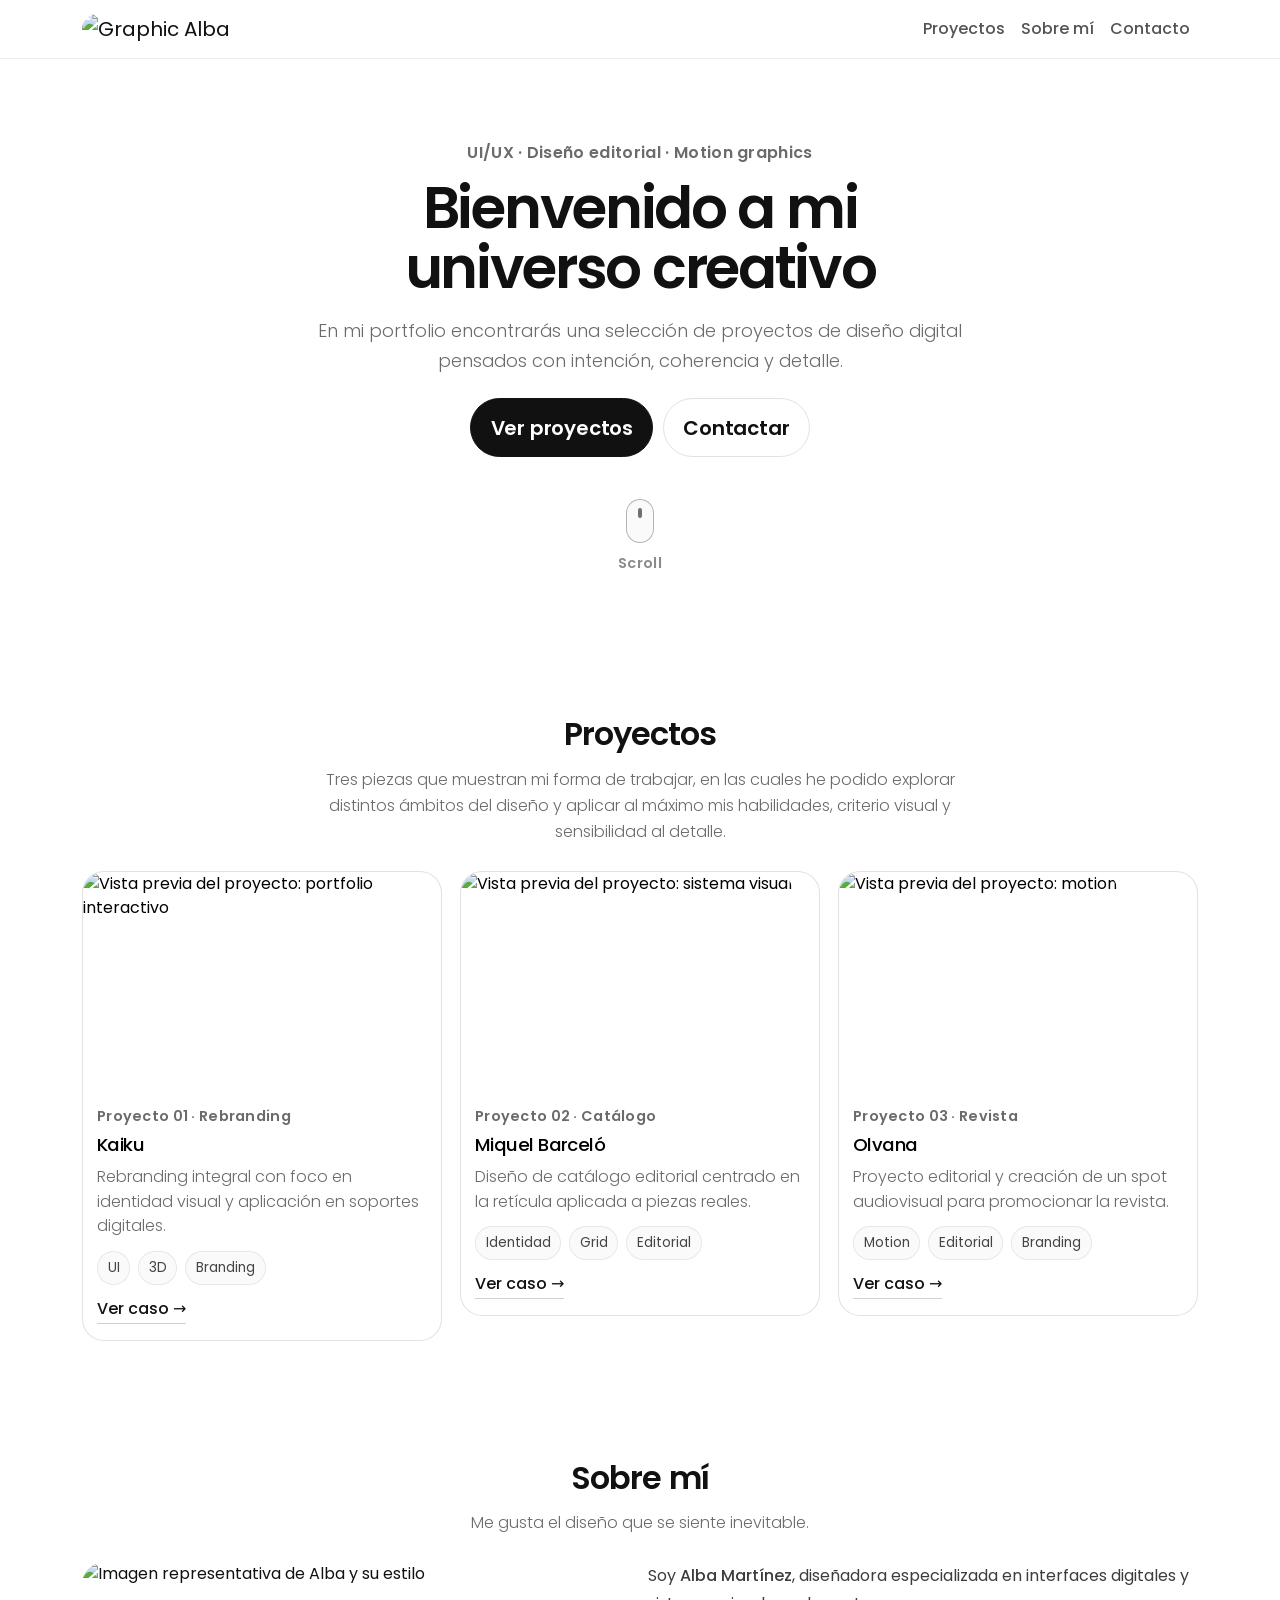
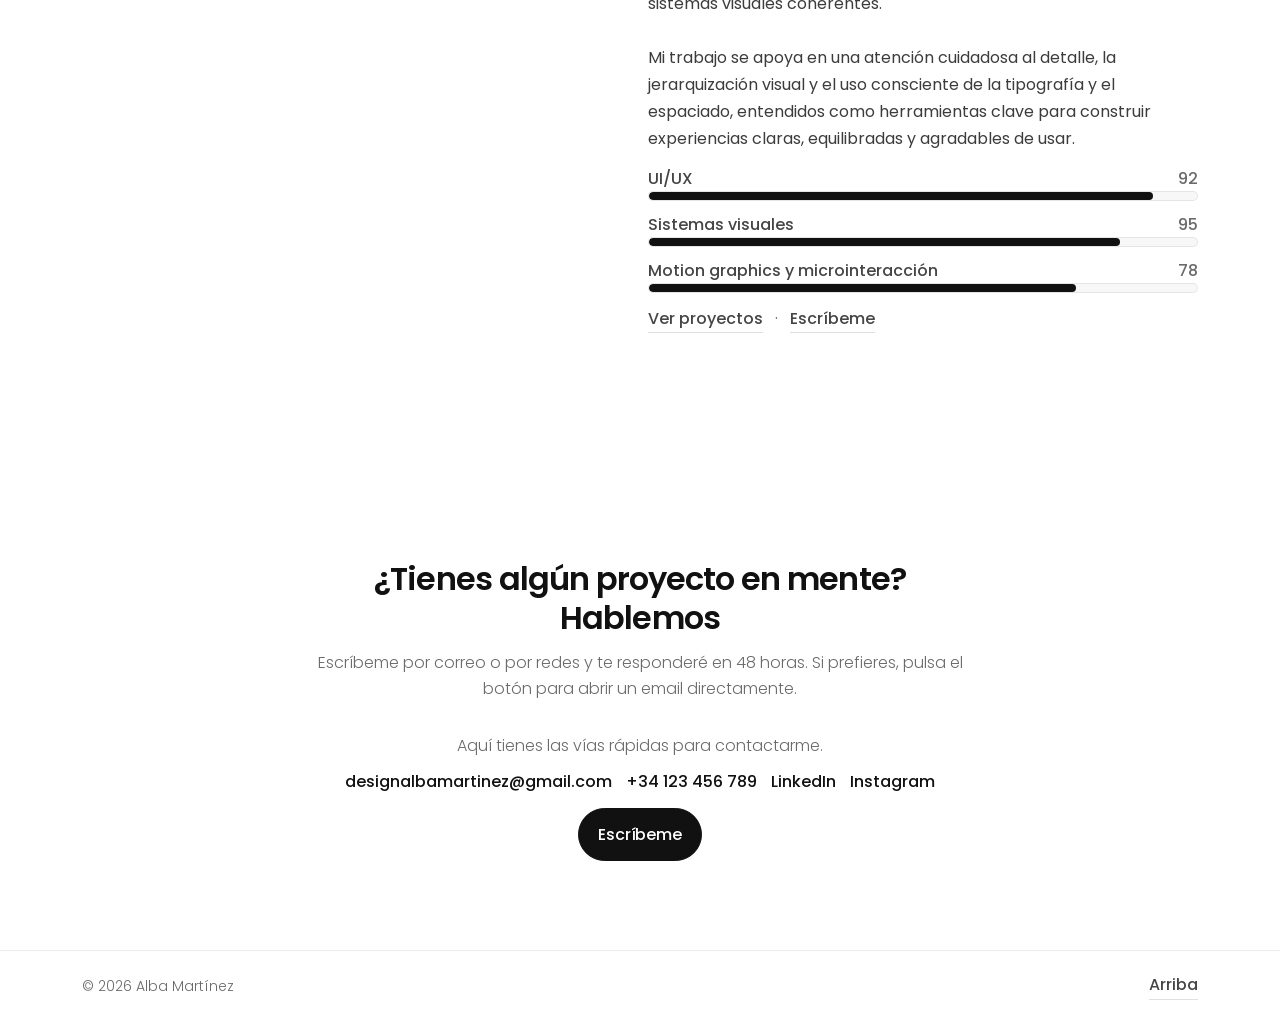
==== commit cd7afcab: "Cambios de diseño, layout y transiciones" ====
--- a/index.html
+++ b/index.html
@@ -3,18 +3,37 @@
   <head>
     <meta charset="UTF-8" />
     <meta name="viewport" content="width=device-width, initial-scale=1" />
-    <title>Portfolio · Alba Martínez</title>
+    <title>Graphic Alba</title>
+
+    <link
+      rel="icon"
+      type="image/png"
+      href="https://ik.imagekit.io/3meimekutr/PORTFOLIO/graphicalba.png"
+    />
+
     <meta
       name="description"
       content="Portfolio de Alba Martínez — diseño UI, interfaces minimalistas, prototipado y microinteracciones."
     />
     <meta name="theme-color" content="#ffffff" />
 
-    <!-- Font -->
+    <!-- Open Graph -->
+    <meta property="og:title" content="Graphic Alba · Portfolio" />
+    <meta
+      property="og:description"
+      content="Diseño UI minimalista, sistemas visuales y motion. Proyectos seleccionados + contacto."
+    />
+    <meta
+      property="og:image"
+      content="https://ik.imagekit.io/3meimekutr/PORTFOLIO/graphicalba.png"
+    />
+    <meta property="og:type" content="website" />
+
+    <!-- Font: POPPINS -->
     <link rel="preconnect" href="https://fonts.googleapis.com" />
     <link rel="preconnect" href="https://fonts.gstatic.com" crossorigin />
     <link
-      href="https://fonts.googleapis.com/css2?family=Poppins:wght@300;400;500;600;700&display=swap"
+      href="https://fonts.googleapis.com/css2?family=Poppins:wght@300;400;500;600;700;800&display=swap"
       rel="stylesheet"
     />
 
@@ -63,16 +82,20 @@
     <!-- accesibilidad -->
     <a class="skip-link" href="#main">Saltar al contenido</a>
 
-    <!-- NAV (solo lo imprescindible) -->
-    <nav id="navbar" class="navbar navbar-expand-lg navbar-light fixed-top">
+    <!-- NAV -->
+    <nav
+      id="navbar"
+      class="navbar navbar-expand-lg fixed-top"
+      aria-label="Navegación principal"
+    >
       <div class="container">
-        <a
-          class="navbar-brand d-flex align-items-center gap-2"
-          href="#hero"
-          aria-label="Inicio"
-        >
-          <span class="brand-mark" aria-hidden="true"></span>
-          <span class="fw-semibold">Graphic Alba</span>
+        <a class="navbar-brand brand" href="#hero" aria-label="Inicio">
+          <img
+            src="https://ik.imagekit.io/3meimekutr/PORTFOLIO/graphicalba.png"
+            alt="Graphic Alba"
+            class="brand-logo"
+          />
+          <span class="visually-hidden">Graphic Alba</span>
         </a>
 
         <button
@@ -88,7 +111,7 @@
         </button>
 
         <div class="collapse navbar-collapse" id="nav">
-          <ul class="navbar-nav ms-auto align-items-lg-center">
+          <ul class="navbar-nav ms-auto align-items-lg-center nav-min">
             <li class="nav-item">
               <a class="nav-link" href="#projects">Proyectos</a>
             </li>
@@ -106,625 +129,388 @@
     <main id="main">
       <!-- HERO -->
       <header id="hero" class="hero">
-        <div class="container">
-          <div class="hero-layout">
-            <div class="hero-copy">
-              <p class="kicker gsap-reveal">
-                Diseño · UI · Atención al detalle
-              </p>
-
-              <h1 class="hero-title gsap-reveal">
-                Hola, soy <span class="accent">Alba</span>
-                <br class="d-none d-lg-block" />
-                Diseño interfaces limpias y experiencias con intención.
-              </h1>
-
-              <p class="hero-subtitle text-muted gsap-reveal">
-                Jerarquización clara, diseño minimalista y microinteracciones
-                medidas. Atención al detalle en cada pixel.
-              </p>
-
-              <div class="hero-cta gsap-reveal">
-                <a class="btn btn-primary btn-lg" href="#projects"
-                  >Ver proyectos</a
-                >
-                <a class="btn btn-outline-soft btn-lg" href="#contact"
-                  >Escríbeme</a
-                >
-              </div>
-
-              <div class="hero-meta gsap-reveal" aria-label="Datos rápidos">
-                <span class="meta-pill">UI</span>
-                <span class="meta-pill">Prototipado</span>
-                <span class="meta-pill">Motion</span>
-              </div>
+        <div class="container hero-center">
+          <p class="kicker gsap-reveal">
+            UI/UX · Diseño editorial · Motion graphics
+          </p>
+
+          <h1 class="hero-title gsap-reveal">
+            Bienvenido a mi
+            <span class="hero-break"><br /></span>
+            universo creativo
+          </h1>
+
+          <p class="hero-subtitle gsap-reveal">
+            En mi portfolio encontrarás una selección de proyectos de diseño
+            digital pensados con intención, coherencia y detalle.
+          </p>
+
+          <div class="hero-actions gsap-reveal">
+            <a class="btn btn-ink btn-lg" href="#projects">Ver proyectos</a>
+            <a class="btn btn-ghost btn-lg" href="#contact">Contactar</a>
+          </div>
+
+          <!-- scroll indicator (mouse) -->
+          <div class="scroll-indicator gsap-reveal" aria-hidden="true">
+            <div class="mouse">
+              <span class="wheel"></span>
             </div>
-
-            <aside class="hero-card gsap-reveal" aria-label="Tarjeta resumen">
-              <div class="hero-card-top">
-                <div class="d-flex align-items-center justify-content-between">
-                  <div class="d-flex align-items-center gap-2">
-                    <span class="avatar" aria-hidden="true">A</span>
-                    <div>
-                      <p class="mb-0 fw-semibold">Alba Martínez</p>
-                      <p class="mb-0 small text-muted">
-                        Diseñadora UI · Front-end
-                      </p>
-                    </div>
-                  </div>
-                  <span class="hero-tag" aria-label="Estado"
-                    >Disponible para proyectos</span
-                  >
-                </div>
-              </div>
-
-              <div class="soft-divider my-3"></div>
-
-              <div class="hero-card-body">
-                <p class="mb-2 text-muted">
-                  Me interesa construir piezas limpias con intención, y
-                  animación medida.
-                </p>
-
-                <div class="mini-grid" aria-label="Mini resumen">
-                  <div class="mini">
-                    <p class="mini-k">Principios</p>
-                    <p class="mini-v">Atención al detalle</p>
-                  </div>
-                  <div class="mini">
-                    <p class="mini-k">Estilo</p>
-                    <p class="mini-v">Minimalista</p>
-                  </div>
-                  <div class="mini">
-                    <p class="mini-k">Habilidades</p>
-                    <p class="mini-v">Jerarquización</p>
-                  </div>
-                </div>
-
-                <div class="soft-divider my-3"></div>
-
-                <p class="small text-muted mb-0">
-                  Scroll para ver proyectos. Hovers suaves y fotos homogéneas.
-                </p>
-              </div>
-            </aside>
-          </div>
-
-          <div class="scroll-indicator" aria-hidden="true">
-            <span class="mouse"></span>
+            <span class="scroll-text">Scroll</span>
           </div>
         </div>
       </header>
 
       <!-- PROJECTS -->
-      <section id="projects" class="section-pad">
+      <section id="projects" class="section">
         <div class="container">
-          <div class="section-head">
-            <h2 class="section-title gsap-reveal">Proyectos</h2>
-            <p class="text-muted gsap-reveal mb-0">
-              Colección seleccionada de proyectos que muestran UI, branding y
-              motion.
+          <header class="section-head center gsap-reveal">
+            <h2 class="section-title">Proyectos</h2>
+            <p class="section-lead">
+              Tres piezas que muestran mi forma de trabajar, en las cuales he
+              podido explorar distintos ámbitos del diseño y aplicar al máximo
+              mis habilidades, criterio visual y sensibilidad al detalle.
             </p>
+          </header>
+
+          <div class="project-grid" role="list">
+            <!-- P1 -->
+            <button
+              class="project-card gsap-reveal"
+              type="button"
+              role="listitem"
+              data-project="p1"
+              aria-label="Abrir proyecto 01: Portfolio interactivo"
+            >
+              <div class="pc-media">
+                <img
+                  src="https://ik.imagekit.io/3meimekutr/PORTFOLIO/Kaiku/497445760_17949553241967116_3523151831235543541_n.jpg"
+                  alt="Vista previa del proyecto: portfolio interactivo"
+                  loading="lazy"
+                />
+              </div>
+              <div class="pc-body">
+                <p class="pc-kicker">Proyecto 01 · Rebranding</p>
+                <h3 class="pc-title">Kaiku</h3>
+                <p class="pc-desc">
+                  Rebranding integral con foco en identidad visual y aplicación
+                  en soportes digitales.
+                </p>
+                <div class="pc-tags" aria-label="Etiquetas del proyecto">
+                  <span class="pill">UI</span>
+                  <span class="pill">3D</span>
+                  <span class="pill">Branding</span>
+                </div>
+                <span class="pc-cta" aria-hidden="true">Ver caso →</span>
+              </div>
+            </button>
+
+            <!-- P2 -->
+            <button
+              class="project-card gsap-reveal"
+              type="button"
+              role="listitem"
+              data-project="p2"
+              aria-label="Abrir proyecto 02: Sistema visual"
+            >
+              <div class="pc-media">
+                <img
+                  src="https://ik.imagekit.io/3meimekutr/PORTFOLIO/Miquel%20Barcel%C3%B3/Frame%201.png"
+                  alt="Vista previa del proyecto: sistema visual"
+                  loading="lazy"
+                />
+              </div>
+              <div class="pc-body">
+                <p class="pc-kicker">Proyecto 02 · Catálogo</p>
+                <h3 class="pc-title">Miquel Barceló</h3>
+                <p class="pc-desc">
+                  Diseño de catálogo editorial centrado en la retícula aplicada
+                  a piezas reales.
+                </p>
+                <div class="pc-tags" aria-label="Etiquetas del proyecto">
+                  <span class="pill">Identidad</span>
+                  <span class="pill">Grid </span>
+                  <span class="pill">Editorial</span>
+                </div>
+                <span class="pc-cta" aria-hidden="true">Ver caso →</span>
+              </div>
+            </button>
+
+            <!-- P3 -->
+            <button
+              class="project-card gsap-reveal"
+              type="button"
+              role="listitem"
+              data-project="p3"
+              aria-label="Abrir proyecto 03: Olvana"
+            >
+              <div class="pc-media">
+                <img
+                  src="https://ik.imagekit.io/3meimekutr/PORTFOLIO/Olvana/IMG_3675.heic"
+                  alt="Vista previa del proyecto: motion"
+                  loading="lazy"
+                />
+              </div>
+              <div class="pc-body">
+                <p class="pc-kicker">Proyecto 03 · Revista</p>
+                <h3 class="pc-title">Olvana</h3>
+                <p class="pc-desc">
+                  Proyecto editorial y creación de un spot audiovisual para
+                  promocionar la revista.
+                </p>
+                <div class="pc-tags" aria-label="Etiquetas del proyecto">
+                  <span class="pill">Motion</span>
+                  <span class="pill">Editorial</span>
+                  <span class="pill">Branding</span>
+                </div>
+                <span class="pc-cta" aria-hidden="true">Ver caso →</span>
+              </div>
+            </button>
           </div>
-
-          <!-- PROYECTO 1 (el que te gusta) -->
-          <article class="project gsap-reveal" data-cat="web">
-            <div class="project-head">
-              <div>
-                <p class="project-kicker">Proyecto 01 · Web</p>
-                <h3 class="project-title">Portfolio interactivo (carousel)</h3>
-              </div>
-
-              <div class="project-tags" aria-label="Tags">
-                <span class="tag">UI</span>
-                <span class="tag">Bootstrap</span>
-                <span class="tag">GSAP</span>
-              </div>
-            </div>
-
-            <div class="project-body">
-              <div class="project-media">
-                <div
-                  id="p1Carousel"
-                  class="carousel slide rounded-4 overflow-hidden"
-                  data-bs-ride="carousel"
-                >
-                  <div class="carousel-indicators">
-                    <button
-                      type="button"
-                      data-bs-target="#p1Carousel"
-                      data-bs-slide-to="0"
-                      class="active"
-                      aria-label="Slide 1"
-                    ></button>
-                    <button
-                      type="button"
-                      data-bs-target="#p1Carousel"
-                      data-bs-slide-to="1"
-                      aria-label="Slide 2"
-                    ></button>
-                    <button
-                      type="button"
-                      data-bs-target="#p1Carousel"
-                      data-bs-slide-to="2"
-                      aria-label="Slide 3"
-                    ></button>
-                  </div>
-
-                  <div class="carousel-inner">
-                    <div class="carousel-item active">
-                      <img
-                        src="https://picsum.photos/1600/1000?random=111"
-                        class="d-block w-100"
-                        alt="Slide 1"
-                        loading="lazy"
-                      />
-                    </div>
-                    <div class="carousel-item">
-                      <img
-                        src="https://picsum.photos/1600/1000?random=112"
-                        class="d-block w-100"
-                        alt="Slide 2"
-                        loading="lazy"
-                      />
-                    </div>
-                    <div class="carousel-item">
-                      <img
-                        src="https://picsum.photos/1600/1000?random=113"
-                        class="d-block w-100"
-                        alt="Slide 3"
-                        loading="lazy"
-                      />
-                    </div>
-                  </div>
-
-                  <button
-                    class="carousel-control-prev"
-                    type="button"
-                    data-bs-target="#p1Carousel"
-                    data-bs-slide="prev"
-                    aria-label="Anterior"
-                  >
-                    <span
-                      class="carousel-control-prev-icon"
-                      aria-hidden="true"
-                    ></span>
-                  </button>
-                  <button
-                    class="carousel-control-next"
-                    type="button"
-                    data-bs-target="#p1Carousel"
-                    data-bs-slide="next"
-                    aria-label="Siguiente"
-                  >
-                    <span
-                      class="carousel-control-next-icon"
-                      aria-hidden="true"
-                    ></span>
-                  </button>
-                </div>
-              </div>
-
-              <div class="project-content">
-                <p class="text-muted">
-                  Estructura limpia y narrativa visual clara. Carousel como
-                  pieza protagonista para explorar flujo e interacción.
-                </p>
-
-                <ul class="project-list">
-                  <li><strong>Rol:</strong> Diseño UI + Prototipado</li>
-                  <li>
-                    <strong>Objetivo:</strong> claridad visual y jerarquía
-                  </li>
-                  <li>
-                    <strong>Detalle:</strong> microinteracciones y parallax
-                    suave
-                  </li>
-                </ul>
-
-                <a class="link-cta" href="#" target="_blank" rel="noreferrer"
-                  >Ver proyecto →</a
-                >
-              </div>
-            </div>
-          </article>
-
-          <!-- PROYECTO 2 (cuadrícula homogénea) -->
-          <article class="project gsap-reveal" data-cat="branding">
-            <div class="project-head">
-              <div>
-                <p class="project-kicker">Proyecto 02 · Branding</p>
-                <h3 class="project-title">Sistema visual (grid uniforme)</h3>
-              </div>
-
-              <div class="project-tags" aria-label="Tags">
-                <span class="tag">Identidad</span>
-                <span class="tag">Layout</span>
-                <span class="tag">Aplicaciones</span>
-              </div>
-            </div>
-
-            <div class="project-body">
-              <div class="project-media">
-                <div class="media-grid" aria-label="Galería uniforme">
-                  <button
-                    class="media-tile"
-                    type="button"
-                    data-lightbox="https://picsum.photos/1600/1200?random=201"
-                    aria-label="Abrir imagen 1"
-                  >
-                    <img
-                      src="https://picsum.photos/1200/900?random=201"
-                      alt="Aplicación 1"
-                      loading="lazy"
-                    />
-                  </button>
-                  <button
-                    class="media-tile"
-                    type="button"
-                    data-lightbox="https://picsum.photos/1600/1200?random=202"
-                    aria-label="Abrir imagen 2"
-                  >
-                    <img
-                      src="https://picsum.photos/1200/900?random=202"
-                      alt="Aplicación 2"
-                      loading="lazy"
-                    />
-                  </button>
-                  <button
-                    class="media-tile"
-                    type="button"
-                    data-lightbox="https://picsum.photos/1600/1200?random=203"
-                    aria-label="Abrir imagen 3"
-                  >
-                    <img
-                      src="https://picsum.photos/1200/900?random=203"
-                      alt="Aplicación 3"
-                      loading="lazy"
-                    />
-                  </button>
-                  <button
-                    class="media-tile"
-                    type="button"
-                    data-lightbox="https://picsum.photos/1600/1200?random=204"
-                    aria-label="Abrir imagen 4"
-                  >
-                    <img
-                      src="https://picsum.photos/1200/900?random=204"
-                      alt="Aplicación 4"
-                      loading="lazy"
-                    />
-                  </button>
-                </div>
-              </div>
-
-              <div class="project-content">
-                <p class="text-muted">
-                  Sistema visual con decisiones intencionales: tipografía,
-                  márgenes y ritmo que favorecen la legibilidad.
-                </p>
-
-                <ul class="project-list">
-                  <li><strong>Rol:</strong> Branding y dirección visual</li>
-                  <li><strong>Entrega:</strong> sistemas y mockups</li>
-                  <li>
-                    <strong>Plus:</strong> foco en consistencia y uso práctico
-                  </li>
-                </ul>
-
-                <a class="link-cta" href="#" target="_blank" rel="noreferrer"
-                  >Ver caso →</a
-                >
-              </div>
-            </div>
-          </article>
-
-          <!-- PROYECTO 3 (cuadrícula homogénea) -->
-          <article class="project gsap-reveal" data-cat="motion">
-            <div class="project-head">
-              <div>
-                <p class="project-kicker">Proyecto 03 · Motion</p>
-                <h3 class="project-title">Piezas de motion (grid uniforme)</h3>
-              </div>
-
-              <div class="project-tags" aria-label="Tags">
-                <span class="tag">Motion</span>
-                <span class="tag">Edición</span>
-                <span class="tag">Frames</span>
-              </div>
-            </div>
-
-            <div class="project-body">
-              <div class="project-media">
-                <div class="media-grid" aria-label="Galería uniforme">
-                  <button
-                    class="media-tile"
-                    type="button"
-                    data-lightbox="https://picsum.photos/1600/1200?random=301"
-                    aria-label="Abrir imagen 1"
-                  >
-                    <img
-                      src="https://picsum.photos/1200/900?random=301"
-                      alt="Frame 1"
-                      loading="lazy"
-                    />
-                  </button>
-                  <button
-                    class="media-tile"
-                    type="button"
-                    data-lightbox="https://picsum.photos/1600/1200?random=302"
-                    aria-label="Abrir imagen 2"
-                  >
-                    <img
-                      src="https://picsum.photos/1200/900?random=302"
-                      alt="Frame 2"
-                      loading="lazy"
-                    />
-                  </button>
-                  <button
-                    class="media-tile"
-                    type="button"
-                    data-lightbox="https://picsum.photos/1600/1200?random=303"
-                    aria-label="Abrir imagen 3"
-                  >
-                    <img
-                      src="https://picsum.photos/1200/900?random=303"
-                      alt="Frame 3"
-                      loading="lazy"
-                    />
-                  </button>
-                  <button
-                    class="media-tile"
-                    type="button"
-                    data-lightbox="https://picsum.photos/1600/1200?random=304"
-                    aria-label="Abrir imagen 4"
-                  >
-                    <img
-                      src="https://picsum.photos/1200/900?random=304"
-                      alt="Frame 4"
-                      loading="lazy"
-                    />
-                  </button>
-                </div>
-              </div>
-
-              <div class="project-content">
-                <p class="text-muted">
-                  Selección de frames con consistencia y ritmo. La cuadrícula
-                  mantiene el mismo peso visual en todas las imágenes.
-                </p>
-
-                <ul class="project-list">
-                  <li><strong>Rol:</strong> Motion + Diseño</li>
-                  <li><strong>Entrega:</strong> reel + stills</li>
-                  <li><strong>Plus:</strong> lightbox limpio</li>
-                </ul>
-
-                <a class="link-cta" href="#" target="_blank" rel="noreferrer"
-                  >Ver reel →</a
-                >
-              </div>
-            </div>
-          </article>
         </div>
       </section>
 
       <!-- ABOUT -->
-      <section id="about" class="section-pad pt-0">
+      <section id="about" class="section section-tight-top">
         <div class="container">
-          <div class="row g-4 align-items-center">
-            <div class="col-lg-5">
-              <figure class="about-card gsap-reveal">
-                <img
-                  src="https://picsum.photos/1200/900?random=401"
-                  alt="Foto o imagen representativa"
-                  loading="lazy"
-                />
-                <figcaption class="about-badge">
-                  Diseño con intención
-                </figcaption>
-              </figure>
-            </div>
-
-            <div class="col-lg-7">
-              <h2 class="section-title gsap-reveal">Sobre mí</h2>
-              <p class="text-muted gsap-reveal">
-                Soy Alba, diseñadora enfocada en interfaces limpias y en la
-                jerarquización de la información. Trabajo con sistemas que
-                resaltan la legibilidad, la atención al detalle y experiencias
-                minimalistas que comunican con claridad.
+          <header class="section-head center gsap-reveal">
+            <h2 class="section-title">Sobre mí</h2>
+            <p class="section-lead">
+              Me gusta el diseño que se siente inevitable.
+            </p>
+          </header>
+
+          <div class="about-layout">
+            <figure class="about-photo gsap-reveal">
+              <img
+                src="https://ik.imagekit.io/3meimekutr/PORTFOLIO/IMG_7586.JPG"
+                alt="Imagen representativa de Alba y su estilo"
+                loading="lazy"
+              />
+              <figcaption class="about-cap"></figcaption>
+            </figure>
+
+            <div class="about-copy gsap-reveal">
+              <p class="about-text">
+                Soy <strong>Alba Martínez</strong>, diseñadora especializada en
+                interfaces digitales y sistemas visuales coherentes.
+                <br />
+                <br />
+                Mi trabajo se apoya en una atención cuidadosa al detalle, la
+                jerarquización visual y el uso consciente de la tipografía y el
+                espaciado, entendidos como herramientas clave para construir
+                experiencias claras, equilibradas y agradables de usar.
               </p>
 
-              <div class="row g-3 mt-1">
-                <div class="col-md-4">
-                  <div class="info-card gsap-reveal">
-                    <p class="info-title">Atención al detalle</p>
-                    <p class="info-text">
-                      Cuido tipografía, espacios y ritmo visual.
-                    </p>
-                  </div>
-                </div>
-                <div class="col-md-4">
-                  <div class="info-card gsap-reveal">
-                    <p class="info-title">Diseños limpios</p>
-                    <p class="info-text">
-                      Sistemas minimalistas, sin elementos innecesarios.
-                    </p>
-                  </div>
-                </div>
-                <div class="col-md-4">
-                  <div class="info-card gsap-reveal">
-                    <p class="info-title">Jerarquización</p>
-                    <p class="info-text">
-                      Ordeno la información para que los usuarios entiendan
-                      rápido.
-                    </p>
-                  </div>
-                </div>
-              </div>
-
-              <div class="mt-3 gsap-reveal">
-                <a class="link-cta" href="#contact">Escríbeme →</a>
+              <div class="skills" aria-label="Habilidades">
+                <div class="skill" data-skill="92">
+                  <div class="skill-top">
+                    <span class="skill-name">UI/UX</span>
+                    <span class="skill-val" aria-hidden="true">92</span>
+                  </div>
+                  <div
+                    class="skill-bar"
+                    role="progressbar"
+                    aria-valuemin="0"
+                    aria-valuemax="100"
+                    aria-valuenow="92"
+                  >
+                    <span class="skill-fill"></span>
+                  </div>
+                </div>
+
+                <div class="skill" data-skill="86">
+                  <div class="skill-top">
+                    <span class="skill-name">Sistemas visuales</span>
+                    <span class="skill-val" aria-hidden="true">95</span>
+                  </div>
+                  <div
+                    class="skill-bar"
+                    role="progressbar"
+                    aria-valuemin="0"
+                    aria-valuemax="100"
+                    aria-valuenow="86"
+                  >
+                    <span class="skill-fill"></span>
+                  </div>
+                </div>
+
+                <div class="skill" data-skill="78">
+                  <div class="skill-top">
+                    <span class="skill-name"
+                      >Motion graphics y microinteracción</span
+                    >
+                    <span class="skill-val" aria-hidden="true">78</span>
+                  </div>
+                  <div
+                    class="skill-bar"
+                    role="progressbar"
+                    aria-valuemin="0"
+                    aria-valuemax="100"
+                    aria-valuenow="78"
+                  >
+                    <span class="skill-fill"></span>
+                  </div>
+                </div>
+              </div>
+
+              <div class="about-links">
+                <a class="link-min" href="#projects">Ver proyectos</a>
+                <span class="sep" aria-hidden="true">·</span>
+                <a class="link-min" href="#contact">Escríbeme</a>
               </div>
             </div>
           </div>
         </div>
       </section>
 
-      <!-- CONTACT -->
-      <section id="contact" class="section-pad pt-0">
+      <!-- CONTACT (centered, minimal) -->
+      <section id="contact" class="section section-tight-top">
         <div class="container">
-          <div class="row g-4">
-            <div class="col-lg-5">
-              <aside class="contact-side gsap-reveal">
-                <h2 class="section-title mb-2">Hablemos</h2>
-                <p class="text-muted">
-                  Proyectos freelance, colaboración o consultas puntuales.
-                  Respondo en 48h.
-                </p>
-
-                <div class="contact-quick mt-3">
-                  <div>
-                    <strong>Email</strong><br /><a
-                      class="link-plain"
-                      href="mailto:hola@alba.example"
-                      >designalbamartinez@gmail.com</a
-                    >
-                  </div>
-                  <div class="mt-2">
-                    <strong>Tel</strong><br /><a
-                      class="link-plain"
-                      href="tel:+34123456789"
-                      >+34 123 456 789</a
-                    >
-                  </div>
-                </div>
-
-                <div class="socials mt-4">
-                  <a
-                    class="btn btn-outline-soft"
-                    href="https://www.linkedin.com/in/alba-martínez-novoa-405a61272/"
-                    target="_blank"
-                    >LinkedIn</a
-                  >
-                  <a
-                    class="btn btn-outline-soft ms-2"
-                    href="https://www.instagram.com/graphicalba?utm_source=ig_web_button_share_sheet&igsh=ZDNlZDc0MzIxNw=="
-                    target="_blank"
-                    >Instagram</a
-                  >
-                </div>
-              </aside>
-            </div>
-
-            <div class="col-lg-7">
-              <div class="contact-card gsap-reveal p-4">
-                <form
-                  class="row g-3"
-                  aria-label="Formulario de contacto"
-                  novalidate
-                  data-endpoint=""
+          <header class="section-head center gsap-reveal">
+            <h2 class="section-title">
+              ¿Tienes algún proyecto en mente? Hablemos
+            </h2>
+            <p class="section-lead">
+              Escríbeme por correo o por redes y te responderé en 48 horas. Si
+              prefieres, pulsa el botón para abrir un email directamente.
+            </p>
+          </header>
+
+          <div class="contact-centered gsap-reveal">
+            <div
+              class="contact-brief"
+              style="text-align: center; max-width: 720px; margin: 0 auto"
+            >
+              <p
+                class="contact-intro"
+                style="color: var(--muted); margin-bottom: 12px"
+              >
+                Aquí tienes las vías rápidas para contactarme.
+              </p>
+
+              <div
+                class="contact-minimal"
+                role="list"
+                aria-label="Contacto rápido"
+                style="
+                  display: flex;
+                  gap: 14px;
+                  justify-content: center;
+                  margin-bottom: 14px;
+                  flex-wrap: wrap;
+                "
+              >
+                <a
+                  class="social-link"
+                  href="mailto:designalbamartinez@gmail.com"
+                  >designalbamartinez@gmail.com</a
                 >
-                  <div class="col-md-6">
-                    <label class="form-label" for="name">Nombre</label>
-                    <input
-                      class="form-control"
-                      id="name"
-                      name="name"
-                      type="text"
-                      placeholder="Tu nombre"
-                    />
-                  </div>
-                  <div class="col-md-6">
-                    <label class="form-label" for="email">Email</label>
-                    <input
-                      class="form-control"
-                      id="email"
-                      name="email"
-                      type="email"
-                      placeholder="tucorreo@..."
-                    />
-                  </div>
-                  <div class="col-12">
-                    <label class="form-label" for="msg">Mensaje</label>
-                    <textarea
-                      class="form-control"
-                      id="msg"
-                      name="msg"
-                      rows="6"
-                      placeholder="Cuéntame qué necesitas."
-                    ></textarea>
-                  </div>
-
-                  <!-- honeypot anti-spam -->
-                  <div
-                    style="
-                      position: absolute;
-                      left: -9999px;
-                      top: auto;
-                      width: 1px;
-                      height: 1px;
-                      overflow: hidden;
-                    "
-                    aria-hidden="true"
-                  >
-                    <label for="hp">No rellenes este campo</label>
-                    <input
-                      id="hp"
-                      name="hp"
-                      type="text"
-                      tabindex="-1"
-                      autocomplete="off"
-                    />
-                  </div>
-
-                  <div class="col-12 d-flex align-items-center gap-2">
-                    <button class="btn btn-primary btn-lg" type="submit">
-                      Enviar mensaje
-                    </button>
-                    <button
-                      class="btn btn-outline-soft"
-                      type="button"
-                      id="contactDownload"
-                    >
-                      Descargar CV
-                    </button>
-                    <span
-                      class="small text-muted"
-                      id="formHint"
-                      role="status"
-                      aria-live="polite"
-                    ></span>
-                  </div>
-                </form>
+                <a class="social-link" href="tel:+34123456789"
+                  >+34 123 456 789</a
+                >
+                <a
+                  class="social-link"
+                  href="https://www.linkedin.com/in/alba-mart%C3%ADnez-novoa-405a61272/"
+                  target="_blank"
+                  rel="noreferrer"
+                  >LinkedIn</a
+                >
+                <a
+                  class="social-link"
+                  href="https://www.instagram.com/graphicalba"
+                  target="_blank"
+                  rel="noreferrer"
+                  >Instagram</a
+                >
+              </div>
+
+              <div class="contact-cta">
+                <a
+                  class="btn btn-ink"
+                  href="mailto:designalbamartinez@gmail.com"
+                  >Escríbeme</a
+                >
               </div>
             </div>
           </div>
         </div>
       </section>
 
-      <!-- MODAL LIGHTBOX -->
+      <!-- PROJECT MODAL -->
       <div
         class="modal fade"
-        id="lightboxModal"
+        id="projectModal"
         tabindex="-1"
         aria-hidden="true"
-        aria-label="Visor de imagen"
+        aria-label="Detalle del proyecto"
       >
         <div class="modal-dialog modal-dialog-centered modal-xl">
-          <div class="modal-content lightbox">
-            <button
-              type="button"
-              class="btn-close ms-auto m-3"
-              data-bs-dismiss="modal"
-              aria-label="Cerrar"
-            ></button>
-            <div class="px-3 pb-3">
-              <img
-                id="lightboxImg"
-                class="img-fluid rounded-4"
-                alt="Imagen ampliada"
-              />
+          <div class="modal-content modal-min">
+            <div class="modal-head">
+              <button
+                type="button"
+                class="btn-close"
+                data-bs-dismiss="modal"
+                aria-label="Cerrar"
+              ></button>
+              <div class="mh-copy">
+                <p class="mh-kicker" id="pmKicker">Proyecto</p>
+                <h3 class="mh-title" id="pmTitle">Título</h3>
+              </div>
+              <a
+                class="mh-link"
+                id="pmLink"
+                href="#"
+                target="_blank"
+                rel="noreferrer"
+              >
+                Abrir enlace →
+              </a>
+            </div>
+
+            <div class="modal-body">
+              <div class="pm-media" id="pmMedia"></div>
+
+              <div class="pm-info">
+                <p class="pm-desc" id="pmDesc"></p>
+
+                <ul
+                  class="pm-list"
+                  id="pmList"
+                  aria-label="Detalles del proyecto"
+                ></ul>
+
+                <div class="pm-tags" id="pmTags" aria-label="Etiquetas"></div>
+
+                <div class="pm-impact" aria-label="Impacto del proyecto">
+                  <div class="impact-top">
+                    <span>Claridad</span>
+                    <span id="pmImpactVal" aria-hidden="true">90</span>
+                  </div>
+                  <div
+                    class="impact-bar"
+                    role="progressbar"
+                    aria-valuemin="0"
+                    aria-valuemax="100"
+                    aria-valuenow="90"
+                  >
+                    <span class="impact-fill" id="pmImpactFill"></span>
+                  </div>
+                </div>
+              </div>
+            </div>
+
+            <div class="modal-foot">
+              <button
+                class="btn btn-ghost"
+                type="button"
+                data-bs-dismiss="modal"
+              >
+                Volver
+              </button>
+              <a class="btn btn-ink" href="#contact" data-bs-dismiss="modal">
+                Contactar
+              </a>
             </div>
           </div>
         </div>
@@ -732,13 +518,9 @@
     </main>
 
     <footer class="footer">
-      <div
-        class="container d-flex flex-wrap justify-content-between align-items-center gap-2"
-      >
-        <p class="mb-0 small text-muted">
-          © <span id="year"></span> Alba Martínez
-        </p>
-        <a class="small link-plain" href="#hero">Arriba</a>
+      <div class="container footer-center">
+        <p class="small mb-0">© <span id="year"></span> Alba Martínez</p>
+        <a class="link-min" href="#hero">Arriba</a>
       </div>
     </footer>
   </body>
--- a/assets/css/otros.css
+++ b/assets/css/otros.css
@@ -1,30 +1,21 @@
-/* ==========================================================================
-   Elegant warm portfolio — NO gradients, minimal, creative details
-   ========================================================================== */
-
 :root {
   --font: "Poppins", system-ui, -apple-system, Segoe UI, Roboto, Arial,
     sans-serif;
 
-  /* blanco limpio con tonos militar/grisáceos */
-  --bg: #ffffff; /* fondo blanco */
-  --ink: #1f2420; /* texto, tono oscuro pero menos cálido */
-  --muted: #6b7369; /* gris verdoso para elementos menos importantes */
-
-  --card: rgba(255, 255, 255, 0.86);
-  --stroke: rgba(31, 36, 32, 0.08);
-
-  /* acento militar / oliva */
-  --accent: #556b2f; /* oliva oscuro */
-  --accent-soft: rgba(85, 107, 47, 0.1);
-  --accent-dark: #415325; /* darker olive for hover */
-
-  --shadow: 0 18px 44px rgba(31, 36, 32, 0.08);
-  --shadow-soft: 0 12px 30px rgba(31, 36, 32, 0.06);
-
-  --r-xl: 26px;
+  --bg: #ffffff;
+  --ink: #111111;
+  --muted: #6b6b6b;
+  --muted-2: #8a8a8a;
+
+  --stroke: rgba(17, 17, 17, 0.12);
+  --stroke-2: rgba(17, 17, 17, 0.08);
+  --card: #ffffff;
+
+  --shadow: none;
+  --shadow-soft: none;
+
+  --r-xl: 22px;
   --r-lg: 18px;
-  --r-md: 14px;
 
   --ease: cubic-bezier(0.22, 1, 0.36, 1);
 }
@@ -40,7 +31,21 @@
   padding-top: 74px;
 }
 
-/* a11y */
+/* Emergency visibility fixes: restore header and revealable elements if JS failed */
+.navbar {
+  z-index: 1050; /* ensure navbar sits above page content */
+}
+.gsap-reveal {
+  opacity: 1 !important;
+  transform: none !important;
+  visibility: visible !important;
+}
+
+::selection {
+  background: rgba(0, 0, 0, 0.12);
+}
+
+/* A11y */
 .skip-link {
   position: absolute;
   left: -999px;
@@ -48,189 +53,11 @@
   background: #000;
   color: #fff;
   padding: 10px 12px;
-  border-radius: 10px;
-  z-index: 9999;
+  border-radius: 12px;
+  z-index: 99999;
 }
 .skip-link:focus {
   left: 12px;
-}
-
-/* base */
-.section-pad {
-  padding: 5.2rem 0;
-}
-.section-title {
-  font-size: clamp(1.75rem, 2.3vw, 2.35rem);
-  font-weight: 650;
-  letter-spacing: -0.02em;
-}
-.kicker {
-  color: var(--muted);
-  font-weight: 500;
-  letter-spacing: 0.02em;
-}
-.text-muted {
-  color: var(--muted) !important;
-}
-
-/* Navbar - minimal + funcional */
-.navbar {
-  background: var(--bg);
-  border-bottom: 1px solid rgba(20, 17, 15, 0.08);
-  transition: box-shadow 0.25s var(--ease), background 0.25s var(--ease);
-}
-.navbar.scrolled {
-  background: var(--bg);
-  box-shadow: var(--shadow-soft);
-}
-.navbar .navbar-brand {
-  letter-spacing: -0.01em;
-}
-.brand-mark {
-  width: 11px;
-  height: 11px;
-  border-radius: 999px;
-  background: var(--accent);
-  box-shadow: 0 12px 26px rgba(85, 107, 47, 0.22);
-}
-.navbar .nav-link {
-  color: rgba(20, 17, 15, 0.76);
-  font-weight: 500;
-  padding: 0.55rem 0.85rem;
-  border-radius: 999px;
-  position: relative;
-  transition: transform 0.18s var(--ease), color 0.18s var(--ease);
-}
-.navbar .nav-link::after {
-  content: "";
-  position: absolute;
-  left: 50%;
-  bottom: 8px;
-  width: 56%;
-  height: 2px;
-  background: var(--accent);
-  transform: translateX(-50%) scaleX(0);
-  transform-origin: center;
-  opacity: 0;
-  border-radius: 2px;
-  transition: transform 0.28s var(--ease), opacity 0.18s ease;
-}
-.navbar .nav-link:hover::after,
-.navbar .nav-link.active::after {
-  transform: translateX(-50%) scaleX(1);
-  opacity: 1;
-}
-.navbar .nav-link:hover {
-  background: transparent; /* remove gray overlay */
-  color: var(--ink);
-  transform: translateY(-2px);
-}
-.navbar .nav-link.active {
-  background: transparent;
-  color: var(--ink);
-}
-.navbar .nav-link:active {
-  background: transparent;
-}
-.navbar .nav-link:focus-visible {
-  outline: none;
-  box-shadow: 0 0 0 3px rgba(85, 107, 47, 0.09);
-  border-radius: 10px;
-}
-.navbar-toggler {
-  border: 1px solid rgba(20, 17, 15, 0.14);
-  border-radius: 14px;
-  padding: 0.35rem 0.55rem;
-}
-
-/* Buttons (solo 2 estilos) */
-.btn {
-  transform-origin: center center;
-  will-change: transform, box-shadow;
-}
-
-.btn-primary {
-  border: none;
-  background: var(--accent);
-  color: #fff;
-  box-shadow: 0 14px 30px rgba(85, 107, 47, 0.18);
-  border-radius: 999px;
-  padding: 0.78rem 1.12rem;
-  transition: transform 0.18s var(--ease), box-shadow 0.18s var(--ease),
-    background-color 0.18s var(--ease);
-}
-.btn-primary:hover {
-  transform: scale(1.04);
-  background: var(--accent-dark);
-  box-shadow: 0 22px 46px rgba(65, 83, 37, 0.18);
-}
-.btn-primary:active {
-  transform: scale(0.995);
-}
-.btn-outline-soft {
-  border: 1px solid rgba(20, 17, 15, 0.14);
-  background: transparent;
-  color: var(--ink);
-  border-radius: 999px;
-  padding: 0.78rem 1.12rem;
-  transition: transform 0.18s var(--ease), background 0.18s var(--ease),
-    border-color 0.18s var(--ease), color 0.18s var(--ease);
-}
-.btn-outline-soft:hover {
-  transform: scale(1.03);
-  background: #e0e0e0; /* neutral darker gray on hover */
-  border-color: rgba(20, 17, 15, 0.12);
-  color: var(--ink);
-}
-.btn-outline-soft:active {
-  transform: scale(0.995);
-}
-
-/* Ensure navbar buttons (if any) keep their own styles and don't scale */
-.navbar .btn {
-  transform: none !important;
-}
-
-@media (prefers-reduced-motion: reduce) {
-  .btn,
-  .btn-primary,
-  .btn-outline-soft {
-    transition: none !important;
-    transform: none !important;
-    will-change: auto !important;
-  }
-}
-
-/* Links */
-.link-plain {
-  color: rgba(20, 17, 15, 0.75);
-  text-decoration: none;
-  border-bottom: 1px solid rgba(20, 17, 15, 0.18);
-  transition: color 0.2s var(--ease), border-color 0.2s var(--ease);
-}
-.link-plain:hover {
-  color: var(--ink);
-  border-color: rgba(20, 17, 15, 0.32);
-}
-.link-cta {
-  display: inline-flex;
-  gap: 10px;
-  align-items: center;
-  font-weight: 600;
-  color: var(--ink);
-  text-decoration: none;
-  border-bottom: 1px solid rgba(20, 17, 15, 0.18);
-  padding-bottom: 2px;
-  transition: border-color 0.2s var(--ease), transform 0.2s var(--ease);
-}
-.link-cta:hover {
-  transform: translateX(2px);
-  border-color: rgba(20, 17, 15, 0.38);
-}
-
-.soft-divider {
-  height: 1px;
-  background: rgba(20, 17, 15, 0.12);
 }
 
 /* Progress bar */
@@ -240,596 +67,1031 @@
   left: 0;
   height: 3px;
   width: 0%;
-  background: var(--accent);
-  z-index: 99999;
-}
-
-/* HERO responsive real */
+  background: #111;
+  z-index: 999999;
+}
+
+/* NAV */
+.navbar {
+  background: rgba(255, 255, 255);
+  /* disable backdrop blur to avoid page appearing blurry on some browsers */
+  backdrop-filter: none;
+  -webkit-backdrop-filter: none;
+  border-bottom: 1px solid var(--stroke-2);
+  transition: background 0.25s var(--ease);
+}
+/* navbar.scrolled intentionally left without shadow */
+
+.brand {
+  display: flex;
+  align-items: center;
+  gap: 10px;
+  text-decoration: none;
+  color: var(--ink);
+}
+.brand-logo {
+  max-height: 48px;
+  width: auto;
+  display: block;
+}
+.brand-dot {
+  width: 10px;
+  height: 10px;
+  border-radius: 999px;
+  background: #111;
+}
+.brand-text {
+  font-weight: 600;
+  letter-spacing: -0.01em;
+}
+
+.nav-min .nav-link {
+  color: rgba(17, 17, 17, 0.72);
+  font-weight: 500;
+  padding: 0.55rem 0.9rem;
+  border-radius: 999px;
+  transition: transform 0.18s var(--ease), color 0.18s var(--ease),
+    background 0.18s var(--ease);
+  position: relative;
+}
+.nav-min .nav-link::after {
+  content: "";
+  position: absolute;
+  left: 50%;
+  bottom: 10px;
+  width: 50%;
+  height: 2px;
+  background: #111;
+  transform: translateX(-50%) scaleX(0);
+  transform-origin: center;
+  opacity: 0;
+  transition: transform 0.25s var(--ease), opacity 0.18s var(--ease);
+}
+.nav-min .nav-link:hover {
+  color: var(--ink);
+  transform: translateY(-2px);
+  background: transparent;
+}
+.nav-min .nav-link:hover::after,
+.nav-min .nav-link.active::after {
+  transform: translateX(-50%) scaleX(1);
+  opacity: 1;
+}
+.navbar-toggler {
+  border: 1px solid var(--stroke);
+  border-radius: 14px;
+  padding: 0.35rem 0.55rem;
+}
+
+/* Buttons */
+.btn {
+  border-radius: 999px;
+  border: 1px solid transparent;
+  font-weight: 600;
+  letter-spacing: -0.01em;
+  transition: transform 0.18s var(--ease), background 0.18s var(--ease),
+    border-color 0.18s var(--ease);
+}
+.btn-ink {
+  background: #111;
+  color: #fff;
+  border-color: #111;
+  padding: 0.85rem 1.2rem;
+}
+.btn-ink:hover {
+  transform: translateY(-2px) scale(1.01);
+}
+.btn-ink:active {
+  transform: scale(0.99);
+}
+
+.btn-ghost {
+  background: transparent;
+  color: #111;
+  border-color: var(--stroke);
+  padding: 0.85rem 1.2rem;
+}
+.btn-ghost:hover {
+  transform: translateY(-2px);
+  background: rgba(0, 0, 0, 0.04);
+}
+.btn-ghost:active {
+  transform: scale(0.99);
+}
+
+@media (prefers-reduced-motion: reduce) {
+  .btn {
+    transition: none !important;
+    transform: none !important;
+  }
+}
+
+/* Sections */
+.section {
+  padding: 5.2rem 0;
+}
+.section-tight-top {
+  padding-top: 2.2rem;
+}
+
+.section-head.center {
+  text-align: center;
+  max-width: 68ch;
+  margin: 0 auto 1.6rem;
+}
+.section-title {
+  font-size: clamp(1.7rem, 2.5vw, 2.2rem);
+  font-weight: 600;
+  letter-spacing: -0.03em;
+  margin: 0;
+}
+.section-lead {
+  color: var(--muted);
+  margin: 0.8rem 0 0;
+  line-height: 1.65;
+  font-weight: 300;
+}
+
+/* HERO — landing responsive */
 .hero {
-  padding-top: 2.6rem;
-  padding-bottom: 4.8rem;
+  padding: clamp(2.6rem, 6vw, 4.2rem) 0 clamp(2.2rem, 5vw, 3.6rem);
+}
+.hero-center {
+  text-align: center;
+  max-width: 86ch;
+  margin: 0 auto;
+  padding: 0 10px;
+  /* ensure hero content is vertically centered inside its container on large screens */
+  display: flex;
+  flex-direction: column;
+  align-items: center;
+  justify-content: center;
+}
+.kicker {
+  color: var(--muted);
+  font-weight: 600;
+  letter-spacing: 0.02em;
+  margin: 0 0 0.8rem;
+}
+.hero-title {
+  font-size: clamp(2.05rem, 4.8vw, 3.6rem);
+  line-height: 1.05;
+  letter-spacing: -0.04em;
+  margin: 0;
+  font-weight: 600;
+}
+
+/* accent sheen for subtle creative polish */
+.hero-title .accent {
   position: relative;
-}
-.hero-layout {
-  display: grid;
-  grid-template-columns: 1.08fr 0.92fr;
-  gap: 26px;
-  align-items: center;
-}
-.hero-copy {
-  max-width: 62ch;
-}
-.hero-title {
-  font-size: clamp(2.1rem, 4.2vw, 3.45rem);
-  font-weight: 600;
-  letter-spacing: -0.02em;
-  line-height: 1.08;
-  margin: 0.35rem 0 0;
-}
-.accent {
+  display: inline-block;
   color: var(--accent);
+  mask-image: none;
+  -webkit-mask-image: none;
+}
+.hero-title .accent::after {
+  content: "";
+  position: absolute;
+  left: -40%;
+  top: 0;
+  height: 100%;
+  width: 60%;
+  background: linear-gradient(
+    90deg,
+    rgba(255, 255, 255, 0) 0%,
+    rgba(255, 255, 255, 0.35) 50%,
+    rgba(255, 255, 255, 0) 100%
+  );
+  transform: skewX(-18deg) translateX(0);
+  opacity: 0;
+  pointer-events: none;
+}
+@media (prefers-reduced-motion: no-preference) {
+  .hero-title .accent.sheen-active::after {
+    animation: sheenMove 1.4s ease 0.5s 1;
+    opacity: 1;
+  }
+}
+@keyframes sheenMove {
+  0% {
+    transform: skewX(-18deg) translateX(-10%);
+    opacity: 0;
+  }
+  15% {
+    opacity: 1;
+  }
+  100% {
+    transform: skewX(-18deg) translateX(140%);
+    opacity: 0;
+  }
 }
 .hero-subtitle {
-  font-size: 1.05rem;
-  line-height: 1.55;
-  margin: 1rem 0 0;
-}
-.hero-cta {
-  margin-top: 1.35rem;
-  display: flex;
+  color: var(--muted);
+  font-size: clamp(1rem, 1.4vw, 1.12rem);
+  line-height: 1.7;
+  margin: 1.05rem auto 0;
+  max-width: 72ch;
+  font-weight: 300;
+}
+.hero-actions {
+  display: flex;
+  justify-content: center;
   flex-wrap: wrap;
   gap: 10px;
-}
-
-/* Ensure header CTA buttons match the contact button behavior */
-.hero-cta .btn {
-  transform-origin: center center;
-  transition: transform 0.18s var(--ease), box-shadow 0.18s var(--ease),
-    background-color 0.18s var(--ease);
-}
-.hero-cta .btn-primary:hover,
-.hero-cta .btn-primary:focus {
-  transform: scale(1.02);
-  background: var(--accent-dark);
-  box-shadow: 0 20px 40px rgba(65, 83, 37, 0.15);
-}
-.hero-cta .btn-outline-soft:hover,
-.hero-cta .btn-outline-soft:focus {
-  transform: scale(1.02);
-  background: #e0e0e0;
-  border-color: rgba(20, 17, 15, 0.12);
-  color: var(--ink);
-}
-.hero-cta .btn:active {
-  transform: scale(0.995);
-}
-.hero-meta {
-  margin-top: 1.2rem;
+  margin-top: 1.35rem;
+}
+
+/* preserve 3D for subtle parallax micro-interactions */
+.hero-card,
+.hero-actions {
+  transform-style: preserve-3d;
+}
+
+/* Scroll indicator (mouse) */
+.scroll-indicator {
+  margin-top: 2.6rem;
+  display: flex;
+  flex-direction: column;
+  align-items: center;
+  gap: 10px;
+  color: var(--muted-2);
+  user-select: none;
+}
+.mouse {
+  width: 28px;
+  height: 44px;
+  border: 1px solid rgba(0, 0, 0, 0.28);
+  border-radius: 999px;
+  display: flex;
+  align-items: flex-start;
+  justify-content: center;
+  padding-top: 8px;
+  background: rgba(0, 0, 0, 0.02);
+}
+.wheel {
+  width: 4px;
+  height: 10px;
+  border-radius: 999px;
+  background: rgba(0, 0, 0, 0.55);
+  animation: wheelMove 1.35s var(--ease) infinite;
+}
+.scroll-text {
+  font-weight: 600;
+  letter-spacing: 0.02em;
+  font-size: 0.9rem;
+}
+@keyframes wheelMove {
+  0% {
+    transform: translateY(0);
+    opacity: 1;
+  }
+  60% {
+    transform: translateY(12px);
+    opacity: 0.25;
+  }
+  100% {
+    transform: translateY(0);
+    opacity: 1;
+  }
+}
+
+/* Projects grid */
+.project-grid {
+  margin-top: 1.6rem;
+  display: grid;
+  grid-template-columns: repeat(3, minmax(0, 1fr));
+  gap: 18px;
+  align-items: start; /* ensure card bodies align at the top */
+}
+.project-card {
+  width: 100%;
+  display: flex;
+  flex-direction: column;
+  text-align: left;
+  border: 1px solid var(--stroke);
+  border-radius: var(--r-xl);
+  background: #ffffff; /* ensure pure white background, no gray */
+  padding: 0;
+  overflow: hidden;
+  cursor: pointer;
+  transition: transform 0.25s var(--ease), border-color 0.25s var(--ease);
+}
+.project-card:focus-visible {
+  outline: 3px solid rgba(0, 0, 0, 0.18);
+  outline-offset: 3px;
+}
+.project-card:hover {
+  transform: translateY(-4px);
+  border-color: rgba(0, 0, 0, 0.18);
+}
+
+.pc-media {
+  height: 220px; /* fixed visual height so all previews line up */
+  overflow: hidden;
+  flex: 0 0 auto;
+}
+.pc-media img {
+  width: 100%;
+  height: 100%;
+  display: block;
+  object-fit: cover;
+  object-position: center center;
+  border: none;
+  border-radius: var(--r-lg) var(--r-lg) 0 0; /* round top corners of media */
+}
+.pc-body {
+  padding: 14px 14px 16px;
+  flex: 1 1 auto; /* allow body to grow so cards align visually */
+}
+
+/* Responsive: 2 columns on medium, 1 column on small */
+@media (max-width: 900px) {
+  .project-grid {
+    grid-template-columns: repeat(2, minmax(0, 1fr));
+  }
+}
+@media (max-width: 620px) {
+  .project-grid {
+    grid-template-columns: 1fr;
+  }
+}
+.pc-kicker {
+  color: var(--muted);
+  font-weight: 600;
+  margin: 0 0 6px;
+  letter-spacing: 0.02em;
+  font-size: 0.9rem;
+}
+.pc-title {
+  margin: 0;
+  font-weight: 500;
+  letter-spacing: -0.03em;
+  font-size: 1.15rem;
+}
+.pc-desc {
+  margin: 0.55rem 0 0;
+  color: var(--muted);
+  line-height: 1.55;
+  font-weight: 300;
+}
+.pc-tags {
   display: flex;
   flex-wrap: wrap;
   gap: 8px;
-}
-.meta-pill {
-  border: 1px solid rgba(20, 17, 15, 0.12);
-  background: rgba(255, 255, 255, 0.62);
-  color: rgba(20, 17, 15, 0.78);
-  border-radius: 999px;
-  padding: 0.44rem 0.75rem;
-  font-weight: 500;
-}
-
-/* Hero card */
-.hero-card {
-  border-radius: var(--r-xl);
-  border: 1px solid var(--stroke);
-  background: var(--card);
-  box-shadow: var(--shadow);
-  overflow: hidden;
-}
-.hero-card-top {
-  padding: 18px 18px 0 18px;
-}
-.hero-card-body {
-  padding: 0 18px 18px 18px;
-}
-.avatar {
-  width: 46px;
-  height: 46px;
-  border-radius: 16px;
-  display: grid;
-  place-items: center;
-  color: #fff;
-  background: var(--accent);
-  box-shadow: 0 14px 30px rgba(85, 107, 47, 0.18);
-  font-weight: 600;
-}
-.hero-tag {
-  font-size: 0.85rem;
-  font-weight: 500;
-  color: rgba(31, 36, 32, 0.8);
-  background: rgba(255, 255, 255, 0.62);
-  border: 1px solid rgba(31, 36, 32, 0.08);
-  border-radius: 999px;
-  padding: 0.35rem 0.6rem;
-}
-.mini-grid {
-  display: grid;
-  grid-template-columns: repeat(3, minmax(0, 1fr));
-  gap: 10px;
-}
-.mini {
-  border-radius: 16px;
-  border: 1px solid rgba(20, 17, 15, 0.1);
-  background: rgba(255, 255, 255, 0.58);
-  padding: 12px;
-}
-.mini-k {
-  margin: 0;
-  font-size: 0.78rem;
-  color: var(--muted);
-}
-.mini-v {
-  margin: 0;
-  font-size: 1.1rem;
-  font-weight: 600;
-  letter-spacing: -0.01em;
-}
-
-/* scroll indicator */
-.scroll-indicator {
-  position: absolute;
-  left: 50%;
-  bottom: 14px;
-  transform: translateX(-50%);
-  opacity: 0.7;
-}
-.mouse {
-  display: inline-block;
-  width: 26px;
-  height: 42px;
-  border: 2px solid rgba(20, 17, 15, 0.22);
-  border-radius: 16px;
-  position: relative;
-}
-.mouse::after {
-  content: "";
-  position: absolute;
-  top: 8px;
-  left: 50%;
-  width: 4px;
-  height: 8px;
-  transform: translateX(-50%);
-  background: rgba(20, 17, 15, 0.35);
-  border-radius: 999px;
-  animation: scrollMouse 1.4s ease-in-out infinite;
-}
-@keyframes scrollMouse {
-  0%,
-  100% {
-    transform: translateX(-50%) translateY(0);
-    opacity: 1;
-  }
-  50% {
-    transform: translateX(-50%) translateY(12px);
-    opacity: 0.35;
-  }
-}
-
-/* section head */
-.section-head {
-  display: flex;
-  justify-content: space-between;
-  align-items: flex-end;
-  gap: 14px;
-  margin-bottom: 16px;
-  flex-wrap: wrap;
-}
-
-/* Projects */
-.project {
-  border-radius: var(--r-xl);
-  border: 1px solid rgba(20, 17, 15, 0.12);
-  background: rgba(255, 255, 255, 0.62);
-  box-shadow: var(--shadow-soft);
-  padding: 18px;
-  margin-top: 18px;
-  transition: transform 0.25s var(--ease), box-shadow 0.25s var(--ease);
-}
-.project:hover {
-  transform: translateY(-3px);
-  box-shadow: var(--shadow);
-}
-.project-head {
-  display: flex;
-  justify-content: space-between;
-  gap: 14px;
-  flex-wrap: wrap;
-  margin-bottom: 14px;
-}
-.project-kicker {
-  margin: 0;
-  color: rgba(20, 17, 15, 0.6);
-  font-weight: 500;
-}
-.project-title {
-  margin: 0;
-  font-weight: 600;
-  letter-spacing: -0.02em;
-  position: relative;
-  display: inline-block;
-  padding-bottom: 8px;
-}
-.project-title::after {
-  content: "";
-  position: absolute;
-  left: 0;
-  bottom: 2px;
-  height: 2px;
-  width: 100%;
-  background: rgba(85, 107, 47, 0.55);
-  transform: scaleX(var(--u, 1));
-  transform-origin: left;
-}
-.project-tags {
-  display: flex;
-  gap: 8px;
-  flex-wrap: wrap;
-  align-items: center;
-}
-.tag {
+  margin-top: 12px;
+}
+.pill {
   font-size: 0.85rem;
   padding: 0.35rem 0.6rem;
   border-radius: 999px;
-  border: 1px solid rgba(20, 17, 15, 0.12);
-  background: rgba(255, 255, 255, 0.55);
-  color: rgba(20, 17, 15, 0.74);
-}
-
-.project-body {
+  border: 1px solid var(--stroke-2);
+  color: rgba(17, 17, 17, 0.78);
+  background: rgba(0, 0, 0, 0.02);
+}
+.pc-cta {
+  display: inline-block;
+  margin-top: 12px;
+  font-weight: 600;
+  color: var(--ink);
+  border-bottom: 1px solid rgba(0, 0, 0, 0.18);
+  padding-bottom: 2px;
+  transition: transform 0.2s var(--ease), border-color 0.2s var(--ease);
+}
+.project-card:hover .pc-cta {
+  transform: translateX(2px);
+  border-color: rgba(0, 0, 0, 0.32);
+}
+
+/* ABOUT */
+.about-layout {
+  margin-top: 1.6rem;
   display: grid;
-  grid-template-columns: 1.2fr 0.8fr;
+  grid-template-columns: 1fr 1fr;
   gap: 16px;
   align-items: start;
 }
-.project-media {
-  min-width: 0;
-}
-.project-content {
-  min-width: 0;
-}
-.project-list {
-  margin: 0.2rem 0 1rem 1.1rem;
-  color: var(--muted);
-}
-.project-media .carousel img {
-  aspect-ratio: 16/10;
+.about-photo {
+  margin: 0;
+  border-radius: var(--r-xl);
+  overflow: hidden;
+  border: none; /* no boxed photo */
+}
+.about-photo img {
+  width: 100%;
+  display: block;
+  aspect-ratio: 14 / 12;
   object-fit: cover;
-}
-
-/* Uniform media grid for projects 2 & 3 */
-.media-grid {
+  border-radius: var(--r-xl);
+}
+.about-cap {
+  padding: 8px 0 0;
+  color: var(--muted);
+  border-top: none;
+  font-weight: 400;
+}
+
+.about-copy {
+  border: none;
+  border-radius: 0;
+  background: transparent;
+  padding: 0;
+}
+.about-text {
+  margin: 0;
+  color: rgba(17, 17, 17, 0.82);
+  line-height: 1.7;
+  font-weight: 400;
+}
+.about-links {
+  margin-top: 14px;
+  color: var(--muted);
+}
+.link-min {
+  color: rgba(17, 17, 17, 0.78);
+  text-decoration: none;
+  border-bottom: 1px solid rgba(0, 0, 0, 0.12);
+  padding-bottom: 2px;
+  transition: color 0.18s var(--ease), border-color 0.18s var(--ease);
+  font-weight: 500;
+}
+.link-min:hover {
+  color: var(--ink);
+  border-color: rgba(0, 0, 0, 0.35);
+  transform: translateY(-1px);
+}
+.sep {
+  margin: 0 8px;
+}
+
+/* Skills bars */
+.skills {
+  margin-top: 14px;
+  display: grid;
+  gap: 12px;
+}
+.skill-top {
+  display: flex;
+  justify-content: space-between;
+  gap: 10px;
+  color: var(--muted);
+  font-weight: 500;
+}
+.skill-name {
+  color: rgba(17, 17, 17, 0.78);
+  font-weight: 500;
+}
+.skill-bar {
+  height: 10px;
+  border-radius: 999px;
+  border: 1px solid var(--stroke-2);
+  background: rgba(0, 0, 0, 0.03);
+  overflow: hidden;
+}
+.skill-fill {
+  display: block;
+  height: 100%;
+  width: 0%;
+  background: #111;
+  border-radius: 999px;
+}
+
+/* CONTACT */
+.contact-deck {
+  margin-top: 1.6rem;
+  display: grid;
+  grid-template-columns: 1.1fr 0.9fr;
+  gap: 14px;
+  align-items: start;
+}
+.contact-console {
+  border: 1px solid var(--stroke);
+  border-radius: var(--r-xl);
+  background: #fff;
+  overflow: hidden;
+}
+.console-top {
+  display: flex;
+  align-items: center;
+  gap: 8px;
+  padding: 12px 14px;
+  border-bottom: 1px solid var(--stroke-2);
+}
+.console-top .dot {
+  width: 10px;
+  height: 10px;
+  border-radius: 999px;
+  background: rgba(0, 0, 0, 0.18);
+}
+.console-title {
+  margin-left: 6px;
+  font-weight: 600;
+  letter-spacing: -0.02em;
+  color: rgba(0, 0, 0, 0.72);
+}
+.console-body {
+  padding: 14px;
+}
+.console-line {
+  margin: 0 0 12px;
+  color: var(--muted);
+  line-height: 1.6;
+  font-weight: 400;
+}
+.prompt {
+  color: rgba(0, 0, 0, 0.55);
+  margin-right: 8px;
+}
+.console-grid {
+  display: grid;
+  grid-template-columns: 1fr 1fr;
+  gap: 10px;
+  margin-top: 10px;
+}
+.console-item {
+  border: 1px solid var(--stroke-2);
+  border-radius: var(--r-lg);
+  padding: 12px;
+  background: rgba(0, 0, 0, 0.012);
+  display: grid;
+  gap: 6px;
+}
+.label {
+  color: var(--muted-2);
+  font-weight: 600;
+  font-size: 0.85rem;
+  letter-spacing: 0.02em;
+}
+.value {
+  color: rgba(0, 0, 0, 0.82);
+  text-decoration: none;
+  border-bottom: 1px solid rgba(0, 0, 0, 0.16);
+  width: fit-content;
+  font-weight: 500;
+}
+.value:hover {
+  border-color: rgba(0, 0, 0, 0.35);
+}
+.mini-btn {
+  justify-self: start;
+  border-radius: 999px;
+  border: 1px solid var(--stroke);
+  background: #fff;
+  color: rgba(0, 0, 0, 0.78);
+  padding: 0.35rem 0.65rem;
+  font-weight: 500;
+  transition: transform 0.18s var(--ease), background 0.18s var(--ease);
+}
+.mini-btn:hover {
+  transform: translateY(-1px);
+  background: rgba(0, 0, 0, 0.04);
+}
+.mini-btn:active {
+  transform: scale(0.99);
+}
+
+.console-footer {
+  display: flex;
+  align-items: center;
+  gap: 12px;
+  margin-top: 14px;
+}
+.console-hint {
+  color: var(--muted);
+  font-weight: 600;
+  min-height: 1.2em;
+}
+
+/* Form */
+.contact-formwrap {
+  border: 1px solid var(--stroke);
+  border-radius: var(--r-xl);
+  background: rgba(0, 0, 0, 0.012);
+  padding: 16px;
+}
+.contact-form {
+  display: grid;
+  gap: 12px;
+}
+.field label {
+  display: block;
+  font-weight: 600;
+  color: rgba(0, 0, 0, 0.72);
+  margin-bottom: 6px;
+}
+.field input,
+.field textarea {
+  width: 100%;
+  border-radius: 16px;
+  border: 1px solid var(--stroke);
+  background: #fff;
+  padding: 0.85rem 0.95rem;
+  outline: none;
+  transition: border-color 0.18s var(--ease);
+  font-weight: 300;
+}
+.field input:focus,
+.field textarea:focus {
+  border-color: rgba(0, 0, 0, 0.35);
+  outline: 3px solid rgba(0, 0, 0, 0.06);
+  outline-offset: 2px;
+}
+.hp {
+  position: absolute;
+  left: -9999px;
+  top: auto;
+  width: 1px;
+  height: 1px;
+  overflow: hidden;
+}
+.form-actions {
+  display: flex;
+  align-items: center;
+  flex-wrap: wrap;
+  gap: 10px;
+  margin-top: 2px;
+}
+.form-hint {
+  color: var(--muted);
+  font-weight: 500;
+  min-height: 1.2em;
+}
+
+/* Centered contact layout */
+.contact-centered {
+  max-width: 720px;
+  margin: 0 auto;
+  text-align: center;
+  padding: 6px 12px;
+}
+.contact-intro {
+  color: var(--muted);
+  margin-bottom: 12px;
+  font-weight: 300;
+}
+.social-minimal {
+  display: flex;
+  gap: 14px;
+  justify-content: center;
+  margin-bottom: 12px;
+}
+.social-link {
+  color: var(--ink);
+  text-decoration: none;
+  border-bottom: none;
+  padding-bottom: 0;
+  font-weight: 500;
+}
+.social-link:hover {
+  transform: translateY(-3px);
+  text-decoration: none;
+}
+
+/* ensure quick contact links are black and visible */
+.contact-minimal a,
+.contact-brief .social-link {
+  color: var(--ink);
+  font-weight: 500;
+}
+.contact-minimal a:hover,
+.contact-brief .social-link:hover {
+  transform: translateY(-3px);
+}
+
+.contact-cta .btn {
+  font-weight: 500;
+}
+
+.contact-formwrap.minimal {
+  margin: 0 auto;
+  max-width: 680px;
+  background: transparent;
+  border: none;
+  box-shadow: none;
+  padding: 0;
+}
+.contact-form .field label {
+  display: block;
+  font-weight: 500;
+  margin-bottom: 6px;
+}
+.contact-form .field input,
+.contact-form .field textarea {
+  border-radius: 12px;
+  border: 1px solid var(--stroke);
+  background: #fff;
+  padding: 0.75rem 0.9rem;
+  font-weight: 300;
+}
+.form-actions.centered {
+  justify-content: center;
+  gap: 12px;
+}
+
+/* reduce semibold usage globally: headings only */
+h1,
+h2,
+h3,
+.section-title {
+  font-weight: 600;
+}
+strong,
+.pc-cta,
+.link-min {
+  font-weight: 500;
+}
+
+/* Modal minimal */
+.modal-min {
+  border-radius: var(--r-xl);
+  border: 1px solid var(--stroke);
+  background: #fff;
+}
+.modal-head {
+  display: grid;
+  grid-template-columns: auto 1fr auto;
+  gap: 12px;
+  align-items: center;
+  padding: 14px 14px 10px;
+  border-bottom: 1px solid var(--stroke-2);
+}
+.mh-kicker {
+  margin: 0;
+  color: var(--muted);
+  font-weight: 600;
+  letter-spacing: 0.02em;
+  font-size: 0.9rem;
+}
+.mh-title {
+  margin: 2px 0 0;
+  font-weight: 600;
+  letter-spacing: -0.03em;
+  font-size: 1.25rem;
+}
+.mh-link {
+  color: rgba(0, 0, 0, 0.78);
+  text-decoration: none;
+  border-bottom: 1px solid rgba(0, 0, 0, 0.18);
+  padding-bottom: 2px;
+  font-weight: 600;
+}
+.mh-link:hover {
+  border-color: rgba(0, 0, 0, 0.35);
+}
+
+.modal-dialog {
+  display: flex;
+  align-items: center; /* vertical centering */
+  min-height: calc(100% - 1rem);
+}
+.modal-content,
+.modal-min {
+  background: #ffffff; /* ensure modal surfaces are pure white */
+  border: none;
+  max-height: 92vh;
+  overflow: hidden;
+  display: flex;
+  flex-direction: column;
+}
+.modal-body {
+  padding: 14px;
+  display: flex;
+  gap: 14px;
+  align-items: stretch;
+  flex: 1 1 auto;
+  min-height: 40vh;
+}
+.modal-dialog.modal-xl {
+  max-width: 1200px;
+  width: calc(100% - 48px);
+}
+.modal-dialog.modal-dialog-centered {
+  margin: 0 auto;
+}
+.pm-media {
+  border-radius: var(--r-xl);
+  overflow: hidden;
+  border: none;
+  background: #ffffff; /* remove gray backing */
+  display: flex;
+  align-items: stretch;
+  flex: 1 1 60%;
+  min-width: 0; /* allow flex children to shrink properly */
+}
+.pm-info {
+  border: none;
+  border-radius: var(--r-xl);
+  background: #ffffff; /* remove gray backing */
+  padding: 14px;
+  flex: 0 0 360px;
+  max-width: 420px;
+  overflow-y: auto;
+}
+.pm-desc {
+  color: var(--muted);
+  margin: 0 0 10px;
+  line-height: 1.65;
+  font-weight: 300;
+}
+.pm-list {
+  margin: 0 0 12px 18px;
+  color: var(--muted);
+  font-weight: 300;
+}
+.pm-tags {
+  display: flex;
+  flex-wrap: wrap;
+  gap: 8px;
+}
+
+.pm-impact {
+  margin-top: 14px;
+}
+.impact-top {
+  display: flex;
+  justify-content: space-between;
+  color: var(--muted);
+  font-weight: 600;
+}
+.impact-bar {
+  height: 10px;
+  border-radius: 999px;
+  border: 1px solid var(--stroke-2);
+  background: rgba(0, 0, 0, 0.03);
+  overflow: hidden;
+}
+.impact-fill {
+  display: block;
+  height: 100%;
+  width: 0%;
+  background: #111;
+  border-radius: 999px;
+}
+
+.modal-foot {
+  padding: 12px 14px 14px;
+  border-top: 1px solid var(--stroke-2);
+  display: flex;
+  justify-content: flex-end;
+  gap: 10px;
+}
+
+/* Modal grid tiles */
+.pm-grid {
   display: grid;
   grid-template-columns: repeat(2, minmax(0, 1fr));
   gap: 10px;
-}
-.media-tile {
-  border: 1px solid rgba(20, 17, 15, 0.1);
+  padding: 6px 0 0 0;
+}
+.pm-tile {
+  border: none;
+  border-radius: 12px;
+  overflow: hidden;
+  background: #ffffff;
+  padding: 0;
+  cursor: pointer;
+  transition: transform 0.2s var(--ease);
+  height: 200px; /* fixed tile height so grid images align */
+  display: block;
+}
+.pm-tile img {
+  width: 100%;
+  height: 100%;
+  display: block;
+  object-fit: cover;
+  object-position: center center;
+}
+.pm-tile:hover {
+  transform: translateY(-2px);
+}
+
+/* Ensure carousel items and images inside the modal fill the pm-media area */
+.pm-media .carousel,
+.pm-media .carousel-inner,
+.pm-media .carousel-item {
+  height: 100%;
+}
+.pm-media .carousel-item img {
+  width: 100%;
+  height: 100%;
+  object-fit: cover;
+  display: block;
+}
+
+/* Video / iframe sizing inside modal */
+.pm-media .pm-video,
+.pm-media iframe,
+.pm-media video {
+  width: 100%;
+  height: 100%;
+  display: block;
+  border: none;
+}
+.pm-media .pm-video {
+  height: 100%;
+}
+.pm-video iframe,
+.pm-video video {
+  width: 100%;
+  height: 100%;
+  object-fit: cover;
+}
+
+/* Round the video frame and ensure the player is clipped to the radius */
+.pm-video {
   border-radius: var(--r-lg);
   overflow: hidden;
+}
+.pm-video iframe,
+.pm-video video {
+  border-radius: 0; /* radius applied on wrapper to avoid iframe issues */
+  display: block;
+}
+
+/* Video + thumbnails layout */
+.pm-video-wrap {
+  display: flex;
+  flex-direction: column;
+  height: 100%;
+}
+.pm-video {
+  flex: 1 1 auto;
+  min-height: 220px;
+}
+.pm-video-thumbs {
+  display: grid;
+  grid-template-columns: repeat(4, 1fr);
+  gap: 8px;
+  margin-top: 10px;
+  align-items: stretch;
+}
+.pm-thumb {
+  border: none;
   padding: 0;
-  background: rgba(255, 255, 255, 0.52);
-  box-shadow: 0 10px 24px rgba(20, 17, 15, 0.06);
-  transition: transform 0.25s var(--ease), box-shadow 0.25s var(--ease),
-    border-color 0.25s var(--ease);
+  background: transparent;
+  border-radius: 8px;
+  overflow: hidden;
   cursor: pointer;
-  position: relative;
-}
-.media-tile img {
+}
+.pm-thumb img {
   width: 100%;
   height: 100%;
   display: block;
-  aspect-ratio: 4/3; /* <-- CLAVE: todas iguales */
   object-fit: cover;
-  transform: scale(1);
-  transition: transform 0.35s var(--ease);
-}
-.media-tile:hover {
-  transform: translateY(-3px);
-  box-shadow: 0 16px 34px rgba(31, 36, 32, 0.08);
-  border-color: rgba(85, 107, 47, 0.2);
-}
-.media-tile:hover img {
-  transform: scale(1.04);
-}
-.media-tile:focus-visible {
-  outline: 3px solid rgba(85, 107, 47, 0.22);
-  outline-offset: 2px;
-}
-
-/* About */
-.about-card {
-  margin: 0;
-  border-radius: var(--r-xl);
-  overflow: hidden;
-  border: 1px solid var(--stroke);
-  box-shadow: var(--shadow-soft);
-  position: relative;
-}
-.about-card img {
-  width: 100%;
-  height: auto;
-  display: block;
-}
-.about-badge {
-  position: absolute;
-  left: 14px;
-  bottom: 14px;
-  background: rgba(255, 255, 255, 0.8);
-  border: 1px solid rgba(31, 36, 32, 0.06);
-  border-radius: 999px;
-  padding: 0.45rem 0.75rem;
-  font-weight: 500;
-}
-
-/* Info cards */
-.info-card {
+}
+
+@media (max-width: 700px) {
+  .pm-video-thumbs {
+    grid-template-columns: repeat(2, 1fr);
+  }
+}
+
+/* Rounded images everywhere */
+img {
   border-radius: var(--r-lg);
-  border: 1px solid rgba(20, 17, 15, 0.1);
-  background: rgba(255, 255, 255, 0.58);
-  padding: 16px;
-  transition: transform 0.25s var(--ease), box-shadow 0.25s var(--ease);
-}
-.info-card:hover {
-  transform: translateY(-2px);
-  box-shadow: var(--shadow-soft);
-}
-.info-title {
-  margin: 0 0 6px 0;
-  font-weight: 650;
-}
-.info-text {
-  margin: 0;
-  color: var(--muted);
-}
-
-/* --- Contact & Footer styling (modern, subtle, interactive) --- */
-.contact-side {
-  border-radius: var(--r-lg);
-  padding: 28px;
-  background: linear-gradient(
-    180deg,
-    rgba(85, 107, 47, 0.04),
-    rgba(255, 255, 255, 0.9)
-  );
-  border: 1px solid rgba(31, 36, 32, 0.06);
-  position: relative;
-  overflow: hidden;
-}
-.contact-side::before {
-  content: "";
-  position: absolute;
-  right: -40px;
-  top: -40px;
-  width: 120px;
-  height: 120px;
-  background: radial-gradient(
-    circle at 30% 30%,
-    rgba(85, 107, 47, 0.08),
-    transparent 40%
-  );
-  pointer-events: none;
-}
-.contact-side h2 {
-  margin-bottom: 6px;
-}
-.contact-side p {
-  color: var(--muted);
-}
-.contact-quick a.link-plain {
-  color: var(--ink);
-  text-decoration: none;
-}
-.contact-quick a.link-plain:hover {
-  text-decoration: underline;
-}
-.socials .btn {
-  border-radius: 999px;
-}
-
-.contact-card {
-  border-radius: var(--r-xl);
-  border: 1px solid rgba(31, 36, 32, 0.06);
-  background: rgba(255, 255, 255, 0.96);
-  box-shadow: 0 12px 28px rgba(31, 36, 32, 0.04);
-  padding: 20px;
-}
-
-/* form controls subtle focus */
-.contact-card .form-control:focus {
-  box-shadow: 0 0 0 0.14rem rgba(85, 107, 47, 0.1);
-  border-color: rgba(85, 107, 47, 0.18);
-}
-
-/* buttons in contact */
-#contact .btn-primary {
-  background: linear-gradient(180deg, var(--accent), var(--accent-dark));
-  box-shadow: 0 14px 36px rgba(85, 107, 47, 0.12);
-  transition: transform 0.18s var(--ease), box-shadow 0.18s var(--ease),
-    filter 0.18s var(--ease);
-}
-#contact .btn-primary:hover {
-  transform: scale(1.04);
-  background: var(--accent-dark);
-  box-shadow: 0 22px 46px rgba(65, 83, 37, 0.18);
-}
-#contact .btn-outline-soft {
-  border-color: rgba(31, 36, 32, 0.08);
-}
-
-/* Footer upgraded */
-.footer {
-  border-top: 1px solid rgba(31, 36, 32, 0.06);
-  padding: 30px 0;
-  background: linear-gradient(
-    180deg,
-    rgba(255, 255, 255, 0),
-    rgba(245, 246, 247, 0.2)
-  );
-}
-.footer .container {
-  display: flex;
-  gap: 12px;
-  align-items: center;
-  justify-content: space-between;
-}
-.footer .small {
-  color: var(--muted);
-}
-.footer .link-plain {
-  color: var(--muted);
-  border-bottom: none;
-}
-.footer .link-plain:hover {
-  color: var(--ink);
-}
-
-@media (max-width: 991.98px) {
-  .contact-side {
-    order: 2;
-  }
-  .footer .container {
-    flex-direction: column;
-    align-items: flex-start;
-    gap: 8px;
-  }
-}
-
-/* Contact area styles */
-.contact-side {
-  border-radius: var(--r-lg);
-  padding: 26px;
-  background: linear-gradient(
-    180deg,
-    rgba(85, 107, 47, 0.04),
-    rgba(255, 255, 255, 0.6)
-  );
-  border: 1px solid rgba(31, 36, 32, 0.06);
-}
-.contact-side .contact-quick a.link-plain {
-  color: var(--ink);
-}
-.contact-quick strong {
-  color: var(--ink);
-}
-.socials .btn {
-  font-weight: 500;
-}
-
-.contact-card {
-  border-radius: var(--r-xl);
-  border: 1px solid rgba(31, 36, 32, 0.08);
-  background: linear-gradient(
-    180deg,
-    rgba(255, 255, 255, 0.9),
-    rgba(255, 255, 255, 0.98)
-  );
-  box-shadow: 0 14px 30px rgba(31, 36, 32, 0.04);
-}
-
-/* CTA styling for contact */
-#contact .btn-primary {
-  padding: 0.9rem 1.3rem;
-}
-#contact .btn-outline-soft {
-  padding: 0.7rem 1rem;
-}
-
-/* Footer — elevated */
-.footer {
-  border-top: 1px solid rgba(31, 36, 32, 0.06);
-  padding: 26px 0;
-  background: linear-gradient(
-    180deg,
-    rgba(255, 255, 255, 0),
-    rgba(245, 246, 247, 0.3)
-  );
-}
-.footer .link-plain {
-  color: var(--muted);
-}
-
-/* Footer buttons should match header/contact button micro-interactions */
-.footer .btn {
-  transform-origin: center center;
-  transition: transform 0.18s var(--ease), box-shadow 0.18s var(--ease),
-    background-color 0.18s var(--ease);
-}
-.footer .btn-primary:hover,
-.footer .btn-primary:focus {
-  transform: scale(1.04);
-  background: var(--accent-dark);
-  box-shadow: 0 22px 46px rgba(65, 83, 37, 0.18);
-}
-.footer .btn-outline-soft:hover,
-.footer .btn-outline-soft:focus {
-  transform: scale(1.03);
-  background: #e0e0e0;
-  border-color: rgba(20, 17, 15, 0.12);
-  color: var(--ink);
-}
-
-@media (max-width: 991.98px) {
-  .contact-side {
-    order: 2;
-  }
-}
-
-/* Contact */
-.contact-card {
-  border-radius: var(--r-xl);
-  border: 1px solid rgba(20, 17, 15, 0.12);
-  background: rgba(255, 255, 255, 0.64);
-  box-shadow: var(--shadow-soft);
-  padding: 18px;
-}
-.contact-head {
-  display: flex;
-  justify-content: space-between;
-  align-items: flex-end;
-  gap: 12px;
-  flex-wrap: wrap;
-}
-.contact-links {
-  display: flex;
-  align-items: center;
-  gap: 8px;
-  color: rgba(20, 17, 15, 0.55);
-}
-.dot {
-  opacity: 0.7;
-}
-.form-control {
-  border-radius: 16px;
-  border: 1px solid rgba(20, 17, 15, 0.14);
-  padding: 0.9rem 1rem;
-  background: rgba(255, 255, 255, 0.72);
-}
-.form-control:focus {
-  box-shadow: 0 0 0 0.2rem rgba(208, 106, 58, 0.18);
-  border-color: rgba(208, 106, 58, 0.38);
 }
 
 /* Footer */
 .footer {
-  border-top: 1px solid rgba(20, 17, 15, 0.1);
-  padding: 18px 0;
-}
-
-/* Lightbox */
-.lightbox {
-  border-radius: var(--r-xl);
-  border: 1px solid rgba(20, 17, 15, 0.12);
-  background: rgba(255, 255, 255, 0.92);
+  border-top: 1px solid var(--stroke-2);
+  padding: 22px 0;
+}
+.footer-center {
+  display: flex;
+  justify-content: space-between;
+  align-items: center;
+  gap: 12px;
+}
+.footer .small {
+  color: var(--muted);
+  font-weight: 300;
+}
+
+/* Make contact easier: sticky minimal contact hint on small screens */
+.contact-hint {
+  display: none;
+}
+@media (max-width: 575.98px) {
+  .contact-hint {
+    display: block;
+    position: fixed;
+    right: 12px;
+    bottom: 12px;
+    z-index: 99999;
+  }
+}
+
+/* Local overrides: adjust hero centering and scroll indicator placement */
+.scroll-indicator {
+  /* slightly lower the mouse indicator so it doesn't touch hero actions */
+  margin-top: 2.6rem;
+}
+
+.hero-center {
+  /* ensure hero content is vertically centered inside its container on large screens */
+  display: flex;
+  flex-direction: column;
+  align-items: center;
+  justify-content: center;
 }
 
 /* Responsive */
@@ -837,27 +1099,40 @@
   body {
     padding-top: 68px;
   }
-  .hero-layout {
+  .project-grid {
     grid-template-columns: 1fr;
-    gap: 18px;
-  }
-  .hero {
-    padding-bottom: 4.2rem;
-  }
-  .project-body {
+  }
+  .about-layout {
     grid-template-columns: 1fr;
   }
-}
-
+  .contact-deck {
+    grid-template-columns: 1fr;
+  }
+  .console-grid {
+    grid-template-columns: 1fr;
+  }
+  .modal-body {
+    flex-direction: column;
+    padding: 12px;
+  }
+  .pm-grid {
+    grid-template-columns: 1fr;
+  }
+  .pm-media {
+    min-height: 26vh; /* smaller on narrow screens */
+    flex: 1 1 auto;
+    width: 100%;
+  }
+  .pm-info {
+    flex: 0 0 auto;
+    max-height: 40vh;
+    width: 100%;
+    margin-top: 12px;
+  }
+}
 @media (max-width: 575.98px) {
-  .section-pad {
-    padding: 4.3rem 0;
-  }
-  .mini-grid {
-    grid-template-columns: 1fr;
-  }
-  .media-grid {
-    grid-template-columns: 1fr;
+  .section {
+    padding: 4.4rem 0;
   }
 }
 
@@ -874,4 +1149,17 @@
   .scroll-progress {
     display: none !important;
   }
-}
+  .wheel {
+    animation: none !important;
+  }
+}
+
+/* Emergency: ensure no lingering global blur/filter or injected sheen remains visible */
+html,
+body {
+  filter: none !important;
+  -webkit-filter: none !important;
+}
+.js-sheen {
+  display: none !important;
+}
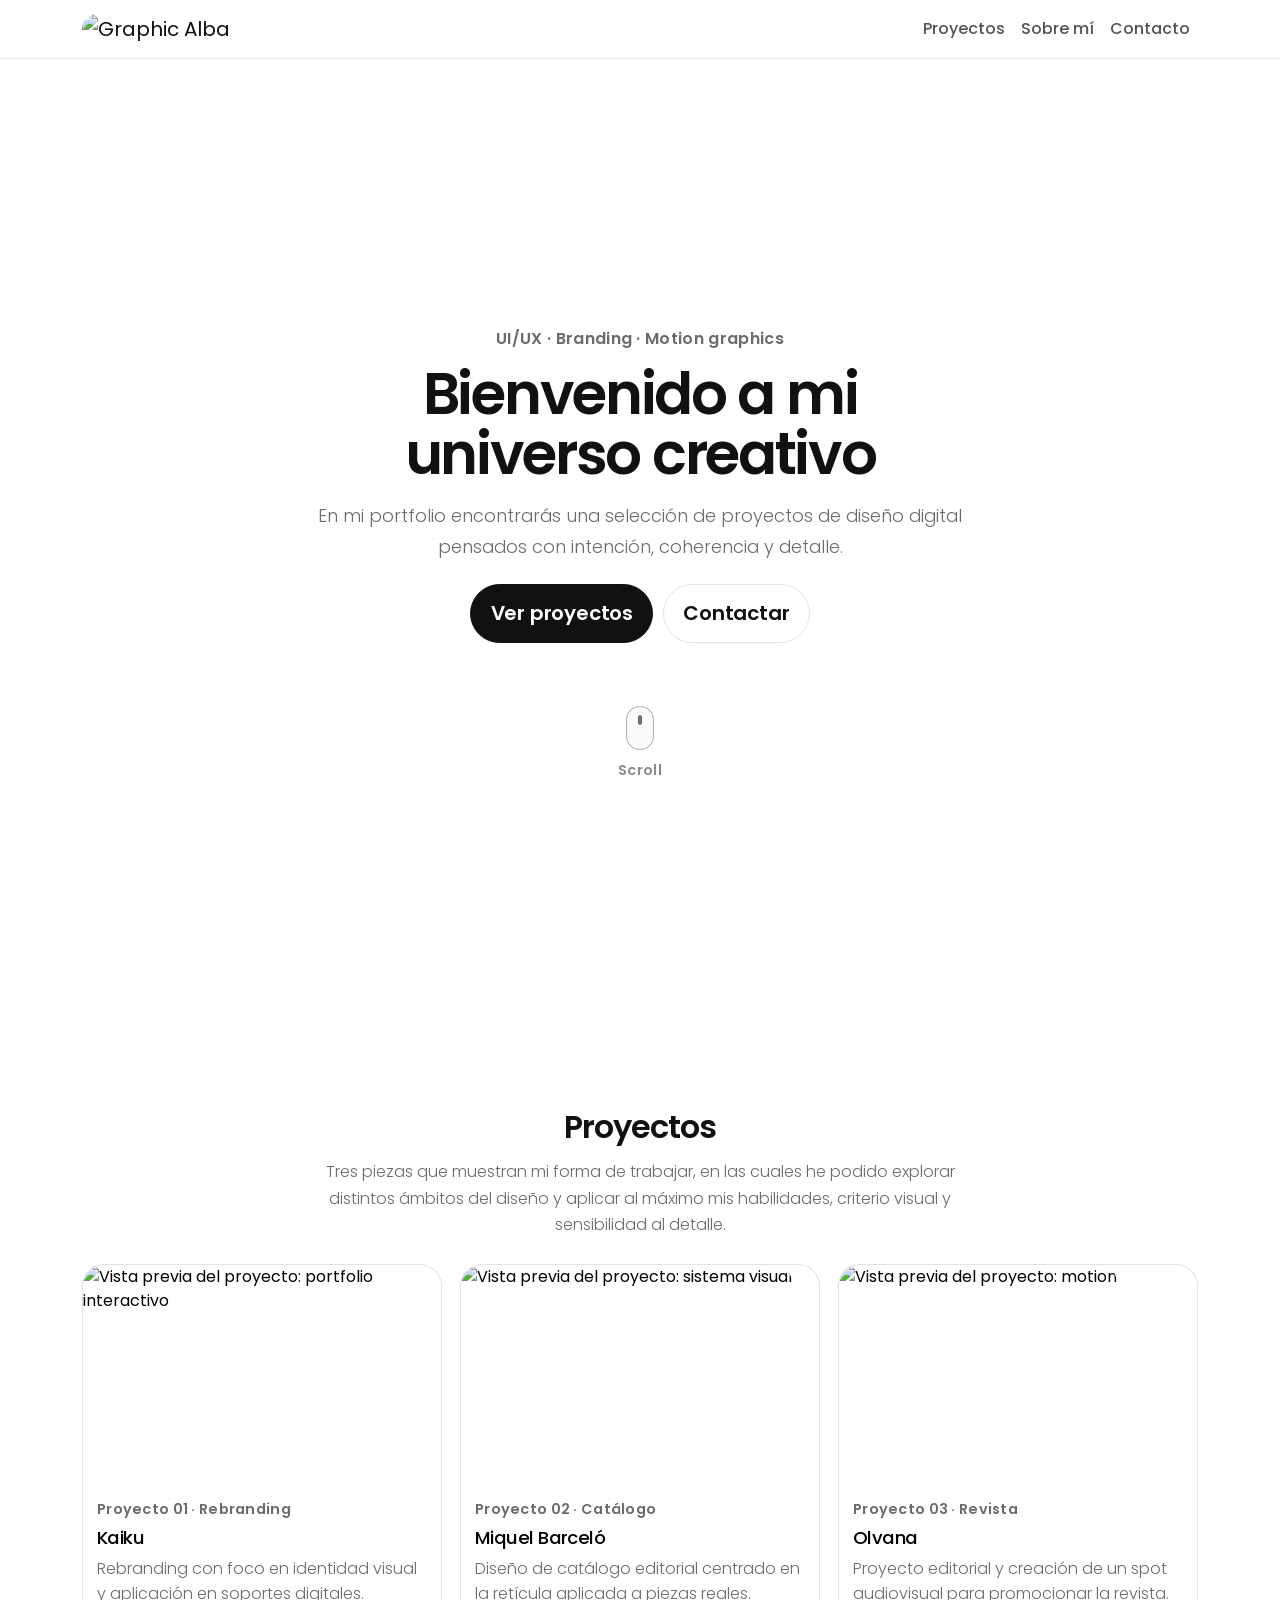
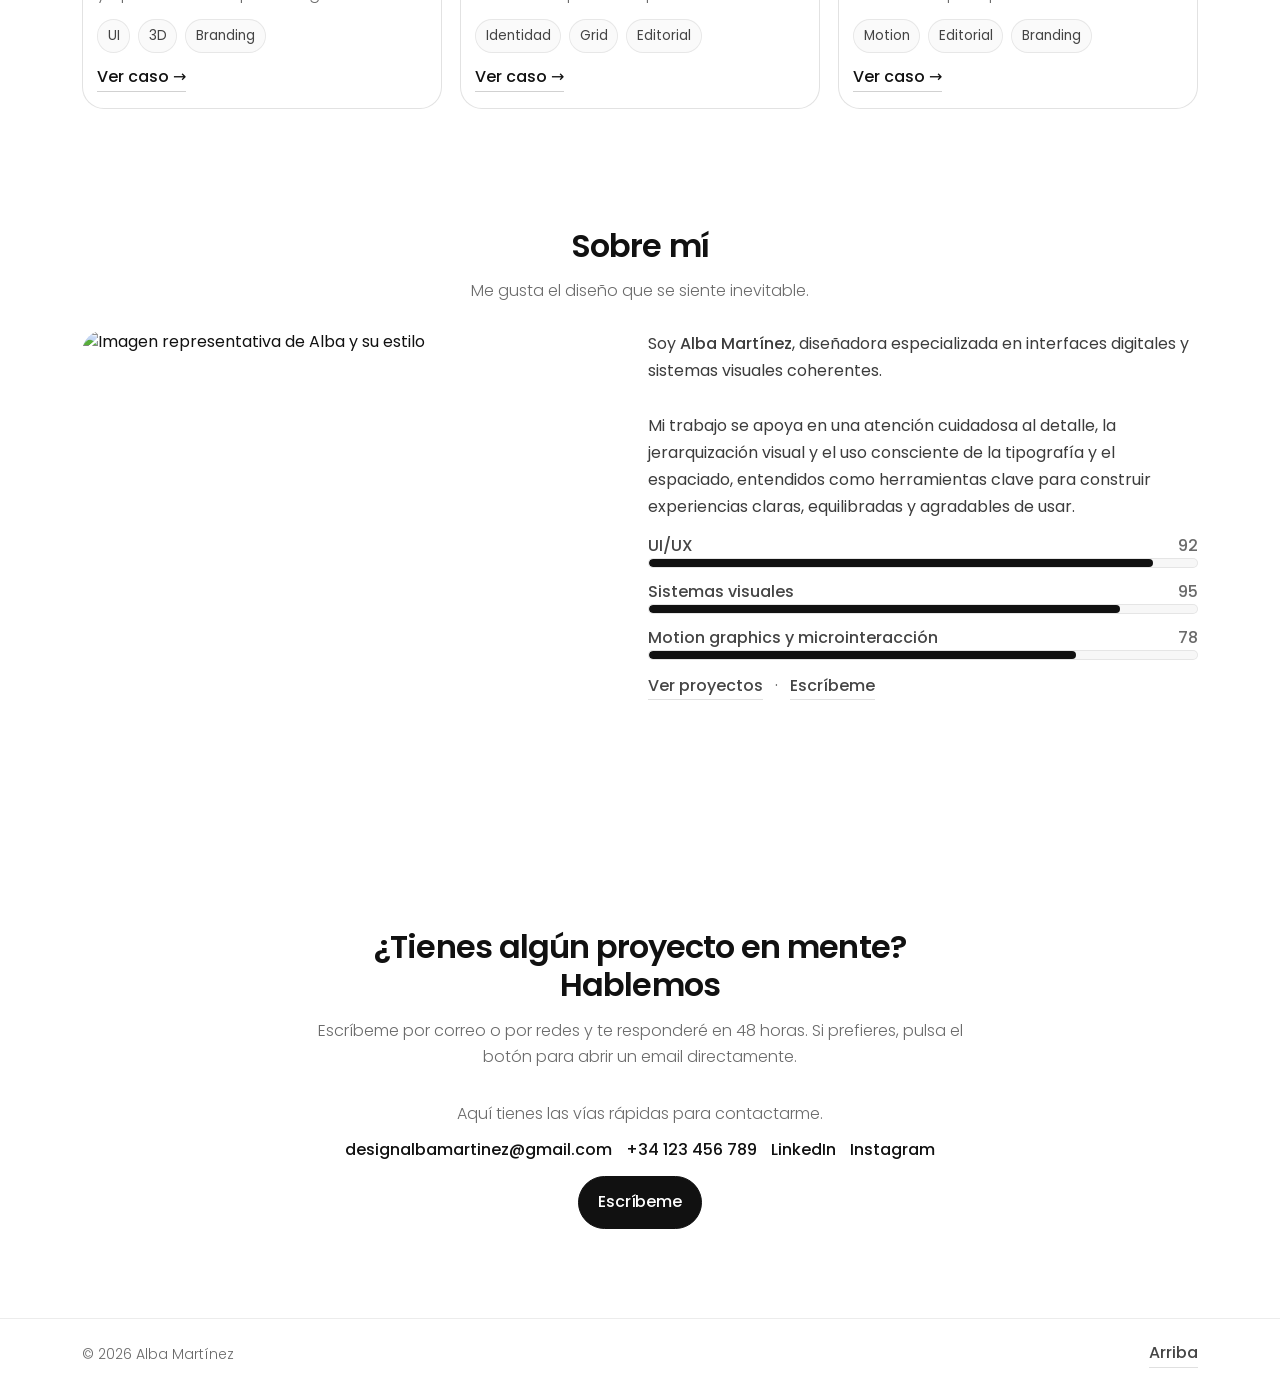
==== commit 23bca021: "cambios finales, retoques y arreglo de errores" ====
--- a/index.html
+++ b/index.html
@@ -9,6 +9,23 @@
       rel="icon"
       type="image/png"
       href="https://ik.imagekit.io/3meimekutr/PORTFOLIO/graphicalba.png"
+    />
+
+    <meta
+      name="keywords"
+      content="diseño gráfico, UI, UX, branding, motion, portfolio"
+    />
+
+    <!-- Twitter Card -->
+    <meta name="twitter:card" content="summary_large_image" />
+    <meta name="twitter:title" content="Graphic Alba · Portfolio" />
+    <meta
+      name="twitter:description"
+      content="Diseño UI minimalista, sistemas visuales y motion."
+    />
+    <meta
+      name="twitter:image"
+      content="https://ik.imagekit.io/3meimekutr/PORTFOLIO/graphicalba.png"
     />
 
     <meta
@@ -130,9 +147,7 @@
       <!-- HERO -->
       <header id="hero" class="hero">
         <div class="container hero-center">
-          <p class="kicker gsap-reveal">
-            UI/UX · Diseño editorial · Motion graphics
-          </p>
+          <p class="kicker gsap-reveal">UI/UX · Branding · Motion graphics</p>
 
           <h1 class="hero-title gsap-reveal">
             Bienvenido a mi
@@ -192,8 +207,8 @@
                 <p class="pc-kicker">Proyecto 01 · Rebranding</p>
                 <h3 class="pc-title">Kaiku</h3>
                 <p class="pc-desc">
-                  Rebranding integral con foco en identidad visual y aplicación
-                  en soportes digitales.
+                  Rebranding con foco en identidad visual y aplicación en
+                  soportes digitales.
                 </p>
                 <div class="pc-tags" aria-label="Etiquetas del proyecto">
                   <span class="pill">UI</span>
@@ -245,7 +260,7 @@
             >
               <div class="pc-media">
                 <img
-                  src="https://ik.imagekit.io/3meimekutr/PORTFOLIO/Olvana/IMG_3675.heic"
+                  src="https://ik.imagekit.io/3meimekutr/PORTFOLIO/Olvana/501173040_17951563661967116_5869109178485428783_n.jpg"
                   alt="Vista previa del proyecto: motion"
                   loading="lazy"
                 />
--- a/assets/css/otros.css
+++ b/assets/css/otros.css
@@ -31,13 +31,20 @@
   padding-top: 74px;
 }
 
-/* Emergency visibility fixes: restore header and revealable elements if JS failed */
+/* Emergency visibility fixes:
+   - Sin JS: que se vea todo normal
+   - Con JS: GSAP controla los reveals */
 .navbar {
   z-index: 1050; /* ensure navbar sits above page content */
 }
-.gsap-reveal {
+html:not(.js) .gsap-reveal {
   opacity: 1 !important;
   transform: none !important;
+  visibility: visible !important;
+}
+html.js .gsap-reveal {
+  opacity: 0 !important;
+  transform: translateY(14px) !important;
   visibility: visible !important;
 }
 
@@ -215,18 +222,32 @@
 /* HERO — landing responsive */
 .hero {
   padding: clamp(2.6rem, 6vw, 4.2rem) 0 clamp(2.2rem, 5vw, 3.6rem);
-}
+
+  /* ✅ (1) Header centrado + responsive: ocupar pantalla */
+  min-height: calc(100vh - 74px);
+}
+@media (max-width: 991.98px) {
+  .hero {
+    min-height: calc(100vh - 68px);
+  }
+}
+
 .hero-center {
   text-align: center;
   max-width: 86ch;
   margin: 0 auto;
   padding: 0 10px;
+
   /* ensure hero content is vertically centered inside its container on large screens */
   display: flex;
   flex-direction: column;
   align-items: center;
   justify-content: center;
-}
+
+  /* ✅ (1) usar el alto del hero para que el indicador se coloque bien */
+  min-height: inherit;
+}
+
 .kicker {
   color: var(--muted);
   font-weight: 600;
@@ -309,7 +330,9 @@
 
 /* Scroll indicator (mouse) */
 .scroll-indicator {
-  margin-top: 2.6rem;
+  /* ✅ (1) un poco más abajo, adaptado a pantalla */
+  margin-top: clamp(3.2rem, 7vh, 6rem);
+
   display: flex;
   flex-direction: column;
   align-items: center;
@@ -973,8 +996,15 @@
 .pm-media .carousel-item img {
   width: 100%;
   height: 100%;
-  object-fit: cover;
-  display: block;
+
+  /* ✅ (3) no recortar + mantener formato */
+  object-fit: contain;
+
+  display: block;
+  background: #fff;
+
+  /* ✅ (3) mismo radio */
+  border-radius: var(--r-xl);
 }
 
 /* Video / iframe sizing inside modal */
@@ -993,13 +1023,20 @@
 .pm-video video {
   width: 100%;
   height: 100%;
-  object-fit: cover;
+
+  /* ✅ (4) vídeo vertical completo */
+  object-fit: contain;
+
+  background: #000;
 }
 
 /* Round the video frame and ensure the player is clipped to the radius */
 .pm-video {
   border-radius: var(--r-lg);
   overflow: hidden;
+
+  /* ✅ (4) letterbox negro limpio */
+  background: #000;
 }
 .pm-video iframe,
 .pm-video video {
@@ -1045,6 +1082,17 @@
   }
 }
 
+/* ✅ (3) Lightbox: proporción perfecta + radio consistente */
+.lightbox-img,
+#lightboxImg {
+  width: 100%;
+  max-height: 78vh;
+  object-fit: contain !important;
+  border-radius: var(--r-xl) !important;
+  background: #fff;
+  display: block;
+}
+
 /* Rounded images everywhere */
 img {
   border-radius: var(--r-lg);
@@ -1081,18 +1129,7 @@
 }
 
 /* Local overrides: adjust hero centering and scroll indicator placement */
-.scroll-indicator {
-  /* slightly lower the mouse indicator so it doesn't touch hero actions */
-  margin-top: 2.6rem;
-}
-
-.hero-center {
-  /* ensure hero content is vertically centered inside its container on large screens */
-  display: flex;
-  flex-direction: column;
-  align-items: center;
-  justify-content: center;
-}
+/* (ya aplicado arriba con clamp y min-height, no se repite aquí) */
 
 /* Responsive */
 @media (max-width: 991.98px) {
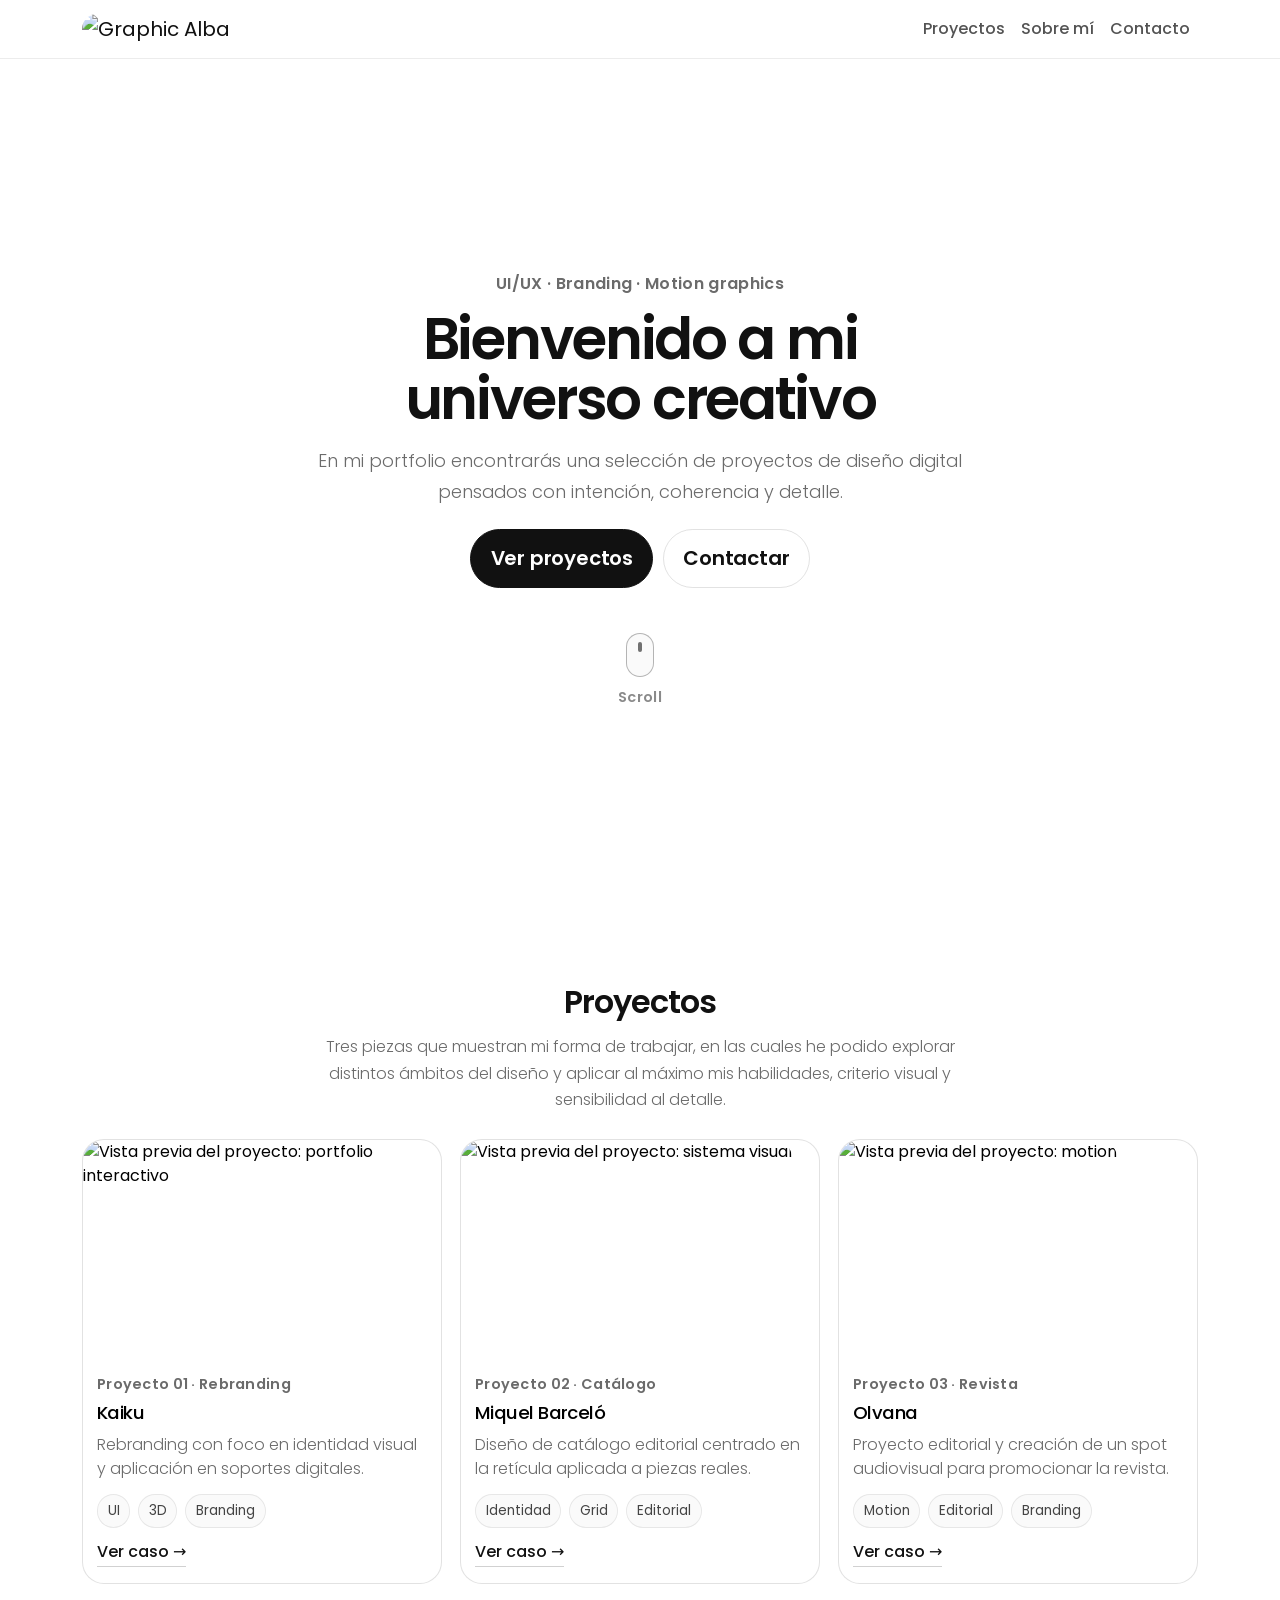
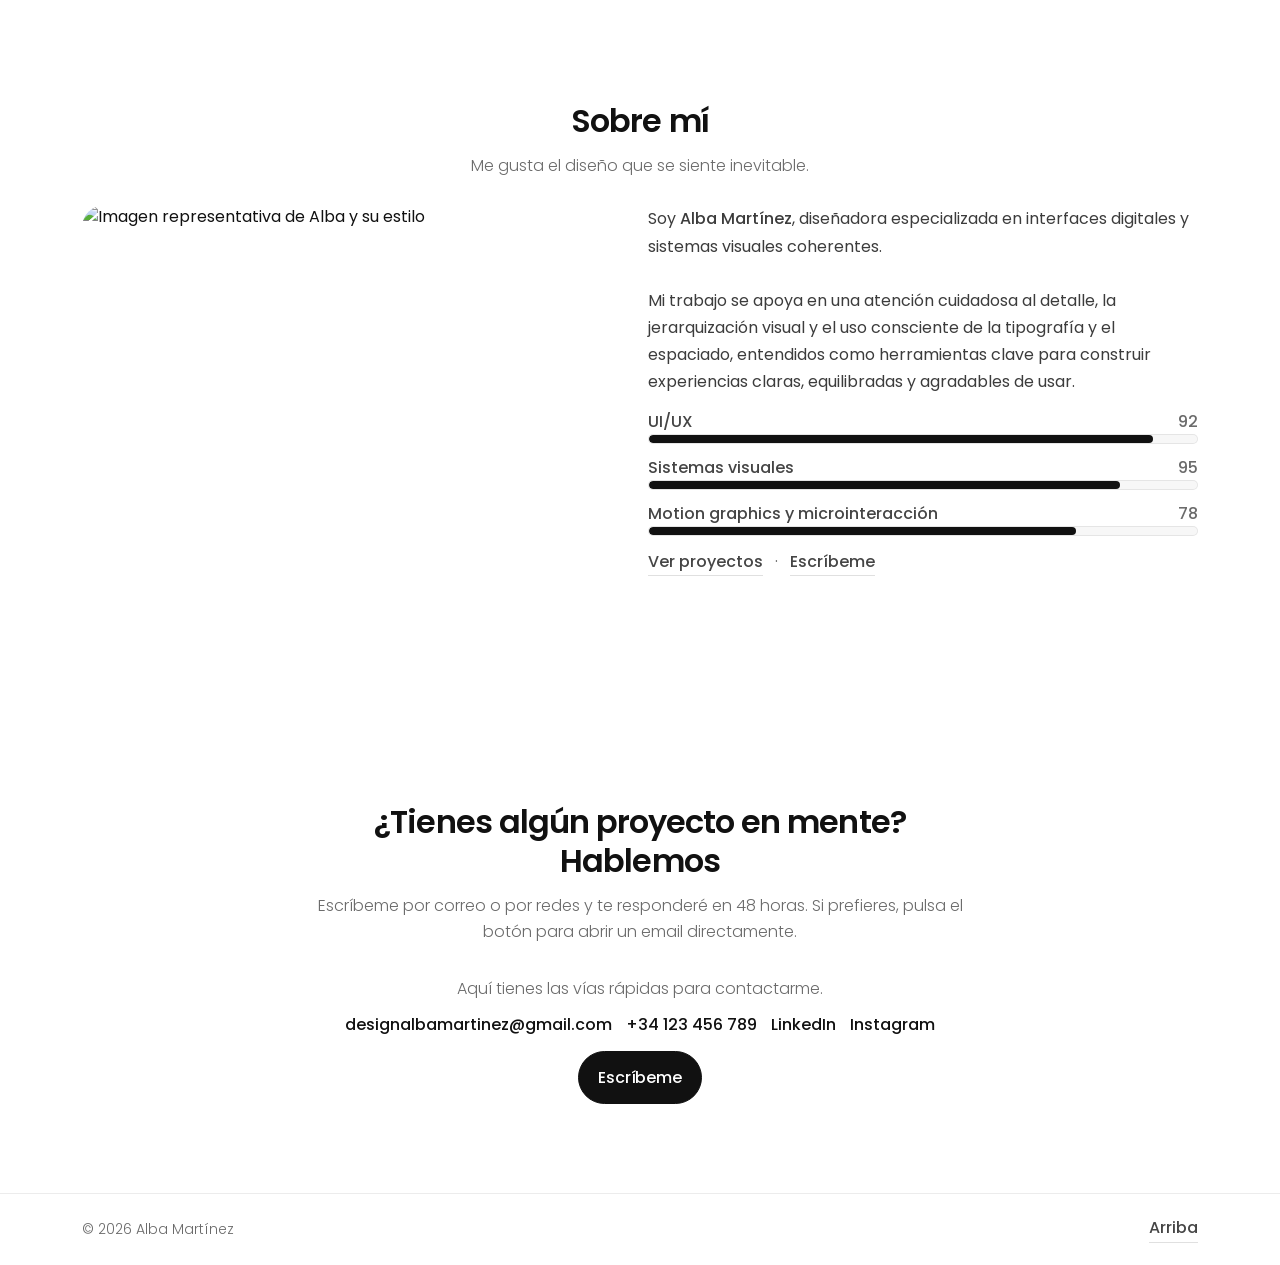
==== commit a2766402: "cambios finales" ====
--- a/index.html
+++ b/index.html
@@ -500,7 +500,11 @@
                 <div class="pm-impact" aria-label="Impacto del proyecto">
                   <div class="impact-top">
                     <span>Claridad</span>
-                    <span id="pmImpactVal" aria-hidden="true">90</span>
+                    <span
+                      id="pmImpactVal"
+                      tabindex="-1"
+                      aria-labelledby="projectModalLabel"
+                    ></span>
                   </div>
                   <div
                     class="impact-bar"
--- a/assets/css/otros.css
+++ b/assets/css/otros.css
@@ -18,6 +18,9 @@
   --r-lg: 18px;
 
   --ease: cubic-bezier(0.22, 1, 0.36, 1);
+
+  /* ✅ altura navbar para cálculos responsive */
+  --nav-h: 74px;
 }
 
 html,
@@ -28,7 +31,7 @@
   font-family: var(--font);
   background: var(--bg);
   color: var(--ink);
-  padding-top: 74px;
+  padding-top: var(--nav-h);
 }
 
 /* Emergency visibility fixes:
@@ -219,16 +222,33 @@
   font-weight: 300;
 }
 
-/* HERO — landing responsive */
+/* =========================
+   HERO — FIX MOBILE SPACING
+   ========================= */
+
+/* ✅ El problema del “mucho espacio” en móvil suele venir de 100vh + barras del navegador.
+   Solución: usar svh/dvh cuando exista y evitar que el padding sume altura extra fea. */
 .hero {
-  padding: clamp(2.6rem, 6vw, 4.2rem) 0 clamp(2.2rem, 5vw, 3.6rem);
-
-  /* ✅ (1) Header centrado + responsive: ocupar pantalla */
-  min-height: calc(100vh - 74px);
-}
-@media (max-width: 991.98px) {
+  /* padding más controlado */
+  padding: clamp(2.2rem, 5vw, 3.6rem) 0 clamp(2rem, 4.5vw, 3.2rem);
+
+  /* fallback */
+  min-height: calc(100vh - var(--nav-h));
+
+  /* layout para centrar sin hacks */
+  display: flex;
+  align-items: stretch;
+}
+
+/* ✅ Unidades dinámicas (mejor en iOS/Android modernos) */
+@supports (height: 100svh) {
   .hero {
-    min-height: calc(100vh - 68px);
+    min-height: calc(100svh - var(--nav-h));
+  }
+}
+@supports (height: 100dvh) {
+  .hero {
+    min-height: calc(100dvh - var(--nav-h));
   }
 }
 
@@ -238,16 +258,15 @@
   margin: 0 auto;
   padding: 0 10px;
 
-  /* ensure hero content is vertically centered inside its container on large screens */
+  /* ✅ centrado vertical real sin “min-height: inherit” (que en móvil te jugaba malas pasadas) */
+  flex: 1 1 auto;
   display: flex;
   flex-direction: column;
   align-items: center;
   justify-content: center;
-
-  /* ✅ (1) usar el alto del hero para que el indicador se coloque bien */
-  min-height: inherit;
-}
-
+}
+
+/* Ajustes tipográficos */
 .kicker {
   color: var(--muted);
   font-weight: 600;
@@ -306,6 +325,7 @@
     opacity: 0;
   }
 }
+
 .hero-subtitle {
   color: var(--muted);
   font-size: clamp(1rem, 1.4vw, 1.12rem);
@@ -330,8 +350,8 @@
 
 /* Scroll indicator (mouse) */
 .scroll-indicator {
-  /* ✅ (1) un poco más abajo, adaptado a pantalla */
-  margin-top: clamp(3.2rem, 7vh, 6rem);
+  /* ✅ desktop: sí baja; ✅ móvil: NO debe empujar y crear huecos raros */
+  margin-top: clamp(2.2rem, 5vh, 4.2rem);
 
   display: flex;
   flex-direction: column;
@@ -363,12 +383,14 @@
   letter-spacing: 0.02em;
   font-size: 0.9rem;
 }
+
+/* ✅ keyframes limpios + sin saltos raros */
 @keyframes wheelMove {
   0% {
     transform: translateY(0);
     opacity: 1;
   }
-  60% {
+  55% {
     transform: translateY(12px);
     opacity: 0.25;
   }
@@ -378,7 +400,49 @@
   }
 }
 
-/* Projects grid */
+/* ✅ Ajuste fino HERO en móvil */
+@media (max-width: 575.98px) {
+  .hero {
+    /* menos padding para que no “sobre” altura */
+    padding: 2rem 0 2.2rem;
+
+    /* si el contenido es poco, centrado; si es mucho, que respire sin romper */
+    min-height: calc(100svh - var(--nav-h));
+  }
+
+  .hero-title {
+    line-height: 1.08;
+    font-size: clamp(1.9rem, 8vw, 2.6rem);
+  }
+
+  .hero-subtitle {
+    margin-top: 0.9rem;
+  }
+
+  .hero-actions .btn {
+    width: 100%;
+    max-width: 340px;
+  }
+
+  .scroll-indicator {
+    margin-top: 1.6rem;
+    gap: 8px;
+  }
+
+  .mouse {
+    width: 26px;
+    height: 40px;
+    padding-top: 7px;
+  }
+
+  .scroll-text {
+    font-size: 0.85rem;
+  }
+}
+
+/* =========================
+   Projects grid
+   ========================= */
 .project-grid {
   margin-top: 1.6rem;
   display: grid;
@@ -823,7 +887,9 @@
   font-weight: 500;
 }
 
-/* Modal minimal */
+/* =========================
+   MODAL — responsive mejorado
+   ========================= */
 .modal-min {
   border-radius: var(--r-xl);
   border: 1px solid var(--stroke);
@@ -866,15 +932,32 @@
   align-items: center; /* vertical centering */
   min-height: calc(100% - 1rem);
 }
+
 .modal-content,
 .modal-min {
   background: #ffffff; /* ensure modal surfaces are pure white */
   border: none;
+
+  /* ✅ mejor altura en móvil/desktop */
   max-height: 92vh;
   overflow: hidden;
+
   display: flex;
   flex-direction: column;
 }
+@supports (height: 100svh) {
+  .modal-content,
+  .modal-min {
+    max-height: 92svh;
+  }
+}
+@supports (height: 100dvh) {
+  .modal-content,
+  .modal-min {
+    max-height: 92dvh;
+  }
+}
+
 .modal-body {
   padding: 14px;
   display: flex;
@@ -890,6 +973,7 @@
 .modal-dialog.modal-dialog-centered {
   margin: 0 auto;
 }
+
 .pm-media {
   border-radius: var(--r-xl);
   overflow: hidden;
@@ -900,6 +984,7 @@
   flex: 1 1 60%;
   min-width: 0; /* allow flex children to shrink properly */
 }
+
 .pm-info {
   border: none;
   border-radius: var(--r-xl);
@@ -908,7 +993,9 @@
   flex: 0 0 360px;
   max-width: 420px;
   overflow-y: auto;
-}
+  -webkit-overflow-scrolling: touch;
+}
+
 .pm-desc {
   color: var(--muted);
   margin: 0 0 10px;
@@ -973,7 +1060,7 @@
   padding: 0;
   cursor: pointer;
   transition: transform 0.2s var(--ease);
-  height: 200px; /* fixed tile height so grid images align */
+  height: 200px; /* desktop/tablet */
   display: block;
 }
 .pm-tile img {
@@ -987,6 +1074,17 @@
   transform: translateY(-2px);
 }
 
+/* ✅ En móvil: tiles con aspect-ratio para que no “se coman” la modal */
+@media (max-width: 575.98px) {
+  .pm-tile {
+    height: auto;
+    aspect-ratio: 4 / 3;
+  }
+  .pm-tile img {
+    height: 100%;
+  }
+}
+
 /* Ensure carousel items and images inside the modal fill the pm-media area */
 .pm-media .carousel,
 .pm-media .carousel-inner,
@@ -997,13 +1095,13 @@
   width: 100%;
   height: 100%;
 
-  /* ✅ (3) no recortar + mantener formato */
+  /* ✅ no recortar + mantener formato */
   object-fit: contain;
 
   display: block;
   background: #fff;
 
-  /* ✅ (3) mismo radio */
+  /* ✅ mismo radio */
   border-radius: var(--r-xl);
 }
 
@@ -1024,7 +1122,7 @@
   width: 100%;
   height: 100%;
 
-  /* ✅ (4) vídeo vertical completo */
+  /* ✅ vídeo completo */
   object-fit: contain;
 
   background: #000;
@@ -1035,7 +1133,7 @@
   border-radius: var(--r-lg);
   overflow: hidden;
 
-  /* ✅ (4) letterbox negro limpio */
+  /* ✅ letterbox negro limpio */
   background: #000;
 }
 .pm-video iframe,
@@ -1082,7 +1180,7 @@
   }
 }
 
-/* ✅ (3) Lightbox: proporción perfecta + radio consistente */
+/* ✅ Lightbox: proporción perfecta + radio consistente */
 .lightbox-img,
 #lightboxImg {
   width: 100%;
@@ -1128,14 +1226,16 @@
   }
 }
 
-/* Local overrides: adjust hero centering and scroll indicator placement */
-/* (ya aplicado arriba con clamp y min-height, no se repite aquí) */
-
 /* Responsive */
 @media (max-width: 991.98px) {
+  :root {
+    --nav-h: 68px;
+  }
+
   body {
-    padding-top: 68px;
-  }
+    padding-top: var(--nav-h);
+  }
+
   .project-grid {
     grid-template-columns: 1fr;
   }
@@ -1148,28 +1248,51 @@
   .console-grid {
     grid-template-columns: 1fr;
   }
+
   .modal-body {
     flex-direction: column;
     padding: 12px;
+    min-height: auto; /* ✅ evita alturas raras al apilar */
   }
   .pm-grid {
     grid-template-columns: 1fr;
   }
   .pm-media {
-    min-height: 26vh; /* smaller on narrow screens */
+    min-height: 28vh; /* ✅ un poco más generoso en móvil */
     flex: 1 1 auto;
     width: 100%;
   }
   .pm-info {
     flex: 0 0 auto;
-    max-height: 40vh;
+    max-height: 42vh;
     width: 100%;
     margin-top: 12px;
   }
 }
+
+/* ✅ Modal aún más cómoda en móvil pequeño */
 @media (max-width: 575.98px) {
   .section {
     padding: 4.4rem 0;
+  }
+
+  .modal-dialog.modal-xl {
+    width: calc(100% - 20px);
+  }
+
+  .modal-head {
+    grid-template-columns: auto 1fr;
+    gap: 10px;
+  }
+  .mh-link {
+    grid-column: 1 / -1;
+    justify-self: center;
+    margin-top: 6px;
+  }
+
+  .pm-info {
+    max-height: none; /* ✅ que no quede “aplastado” */
+    overflow: visible;
   }
 }
 
